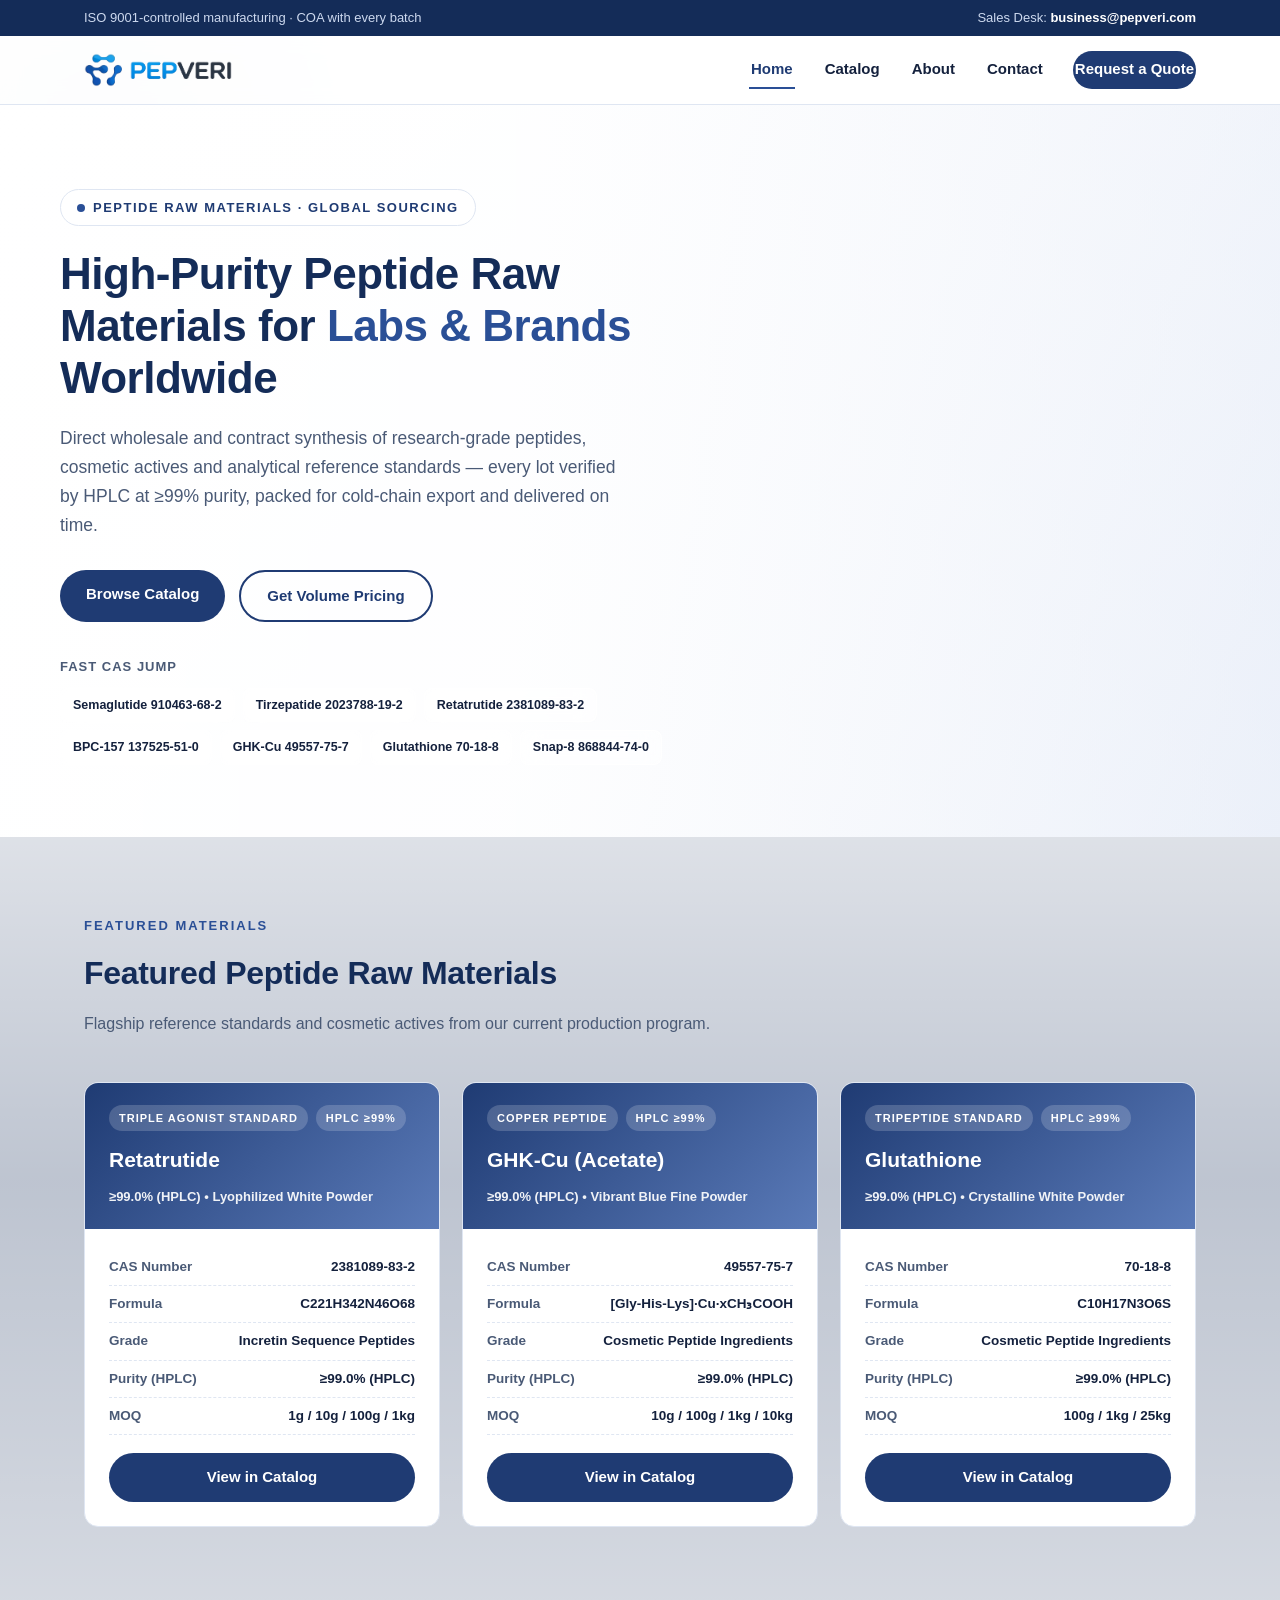
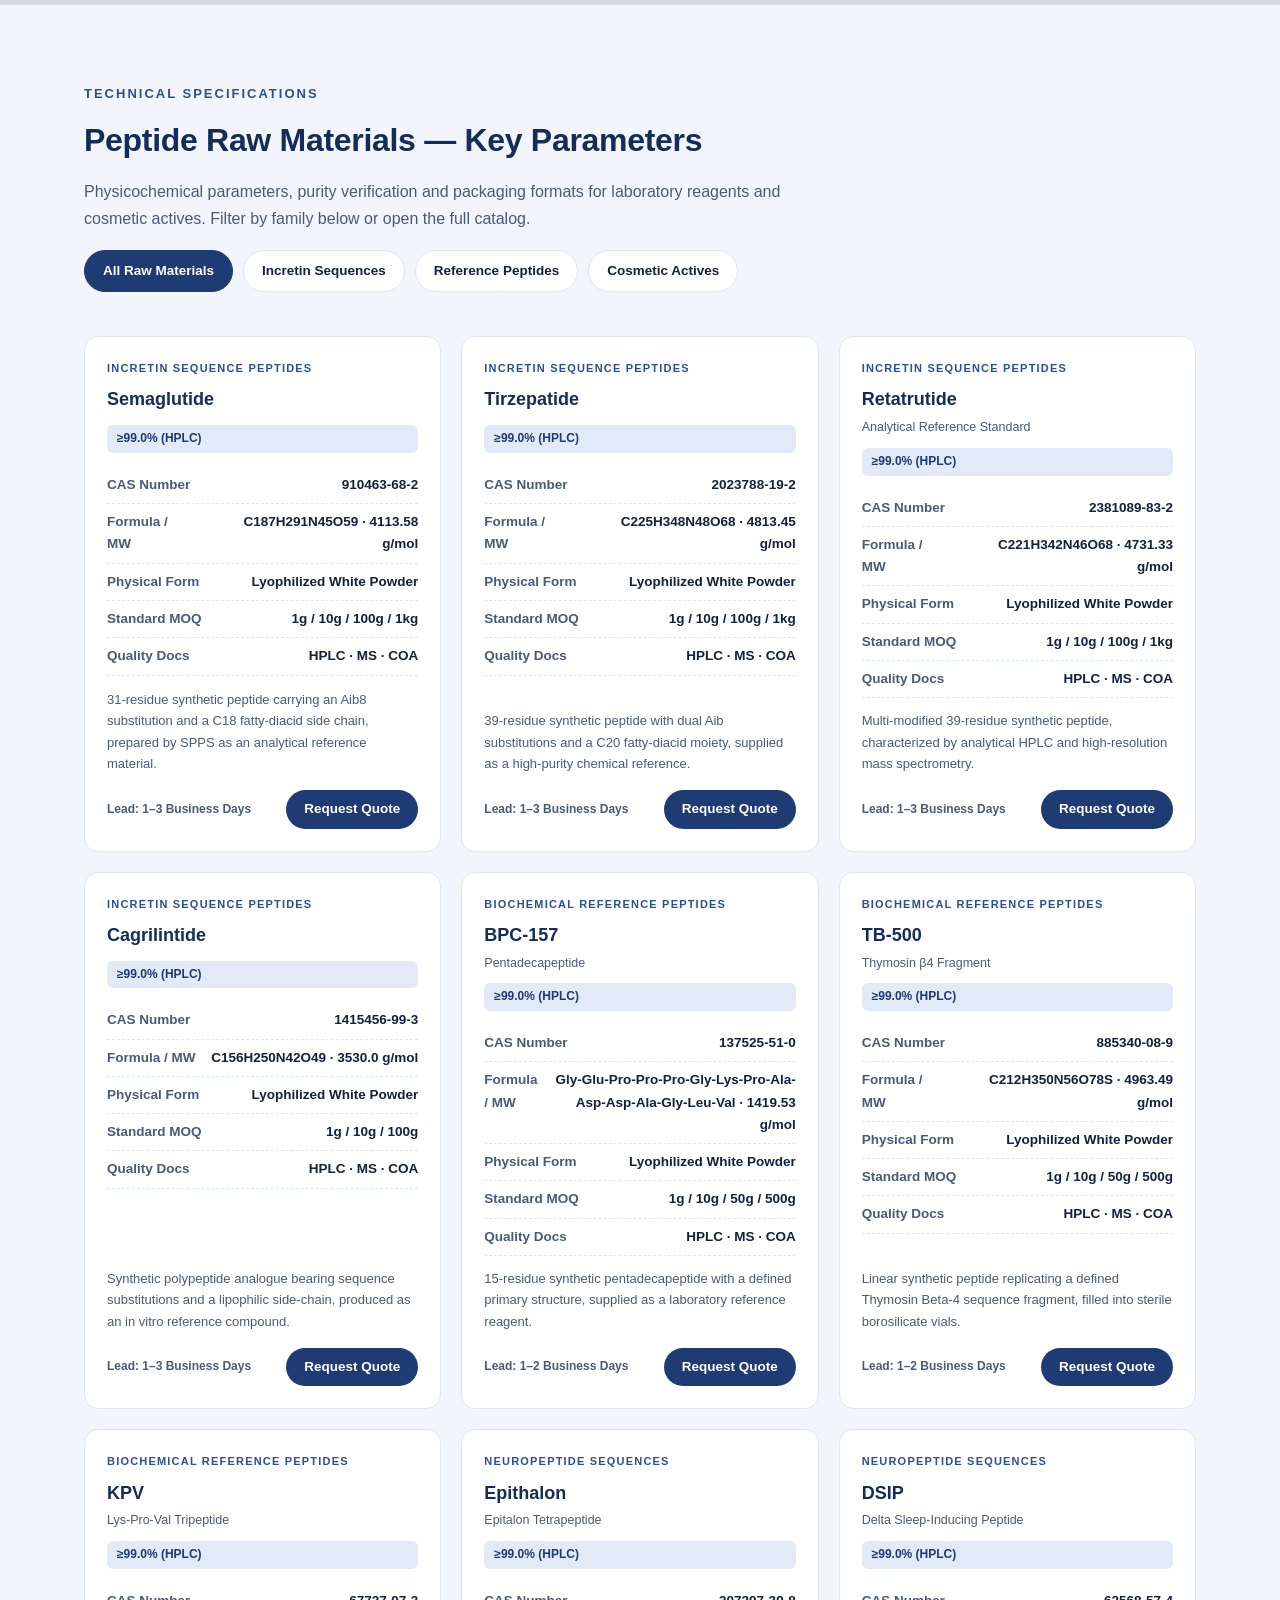
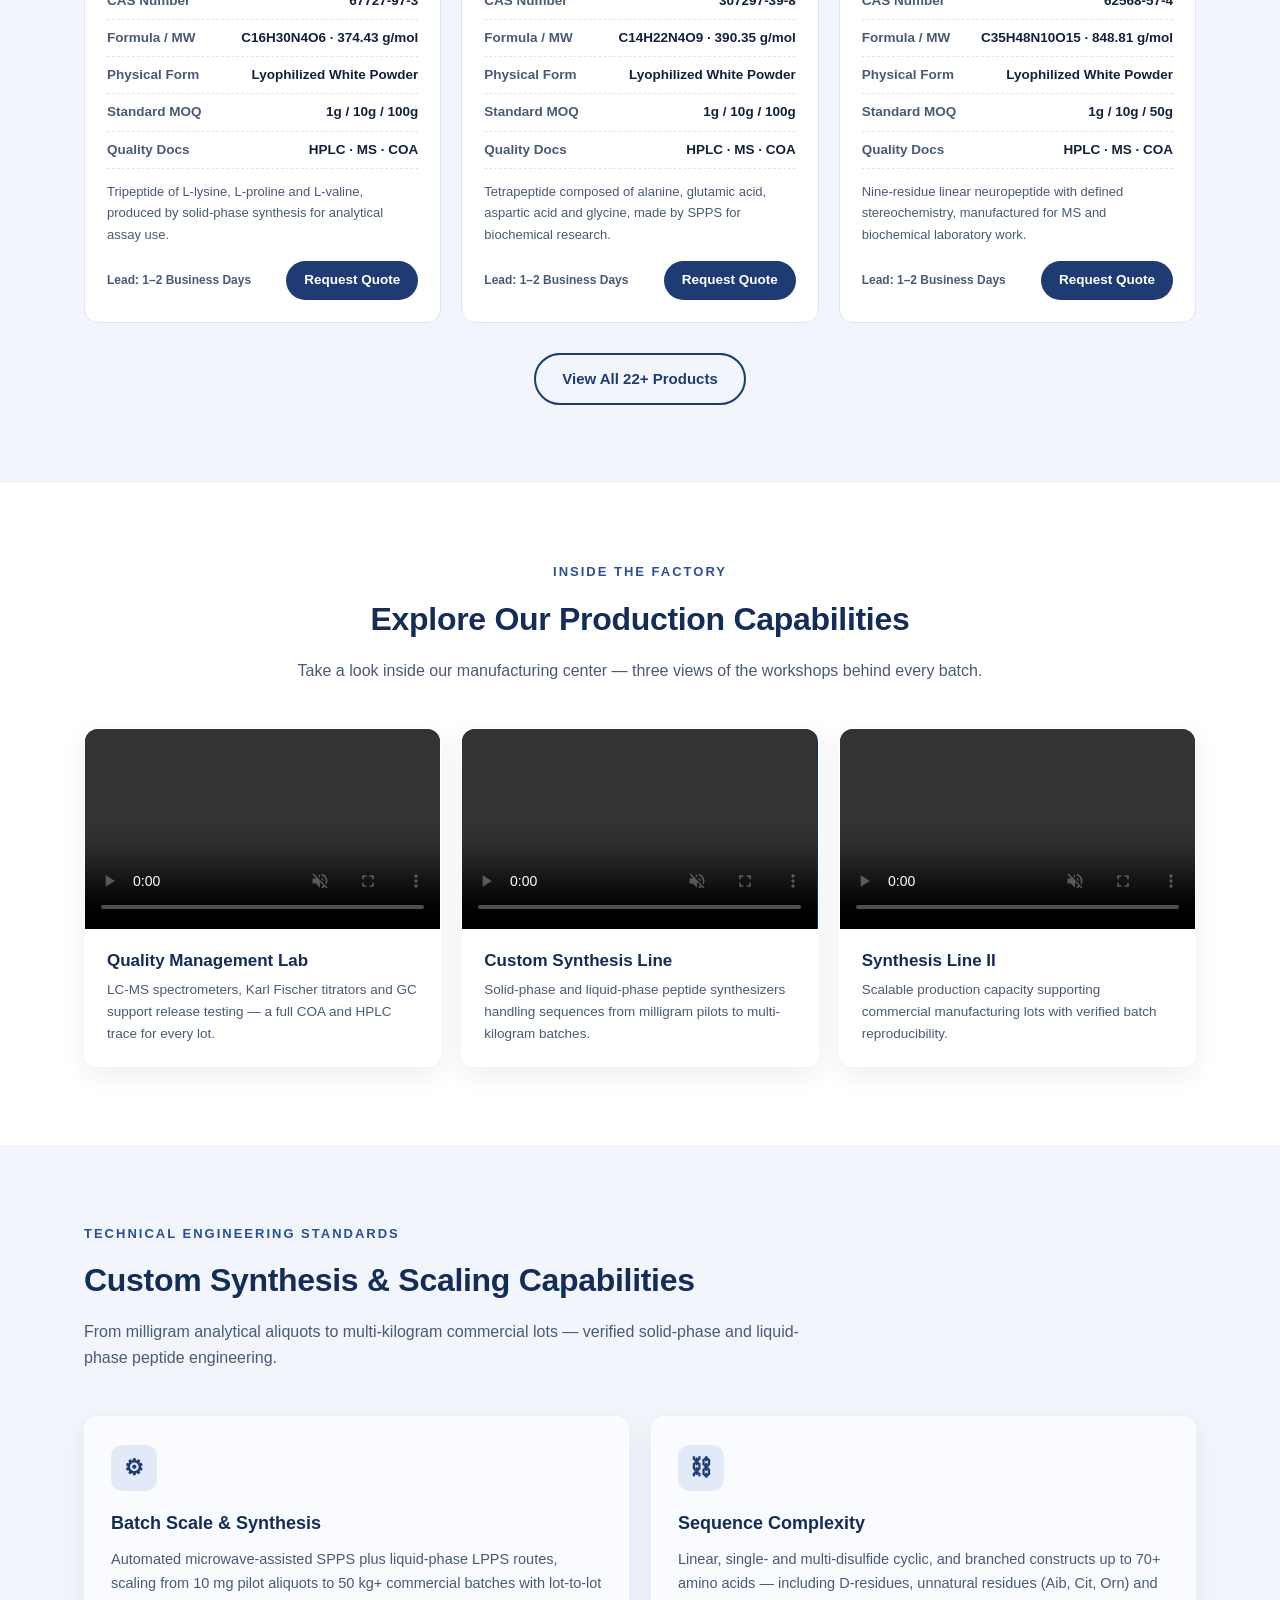
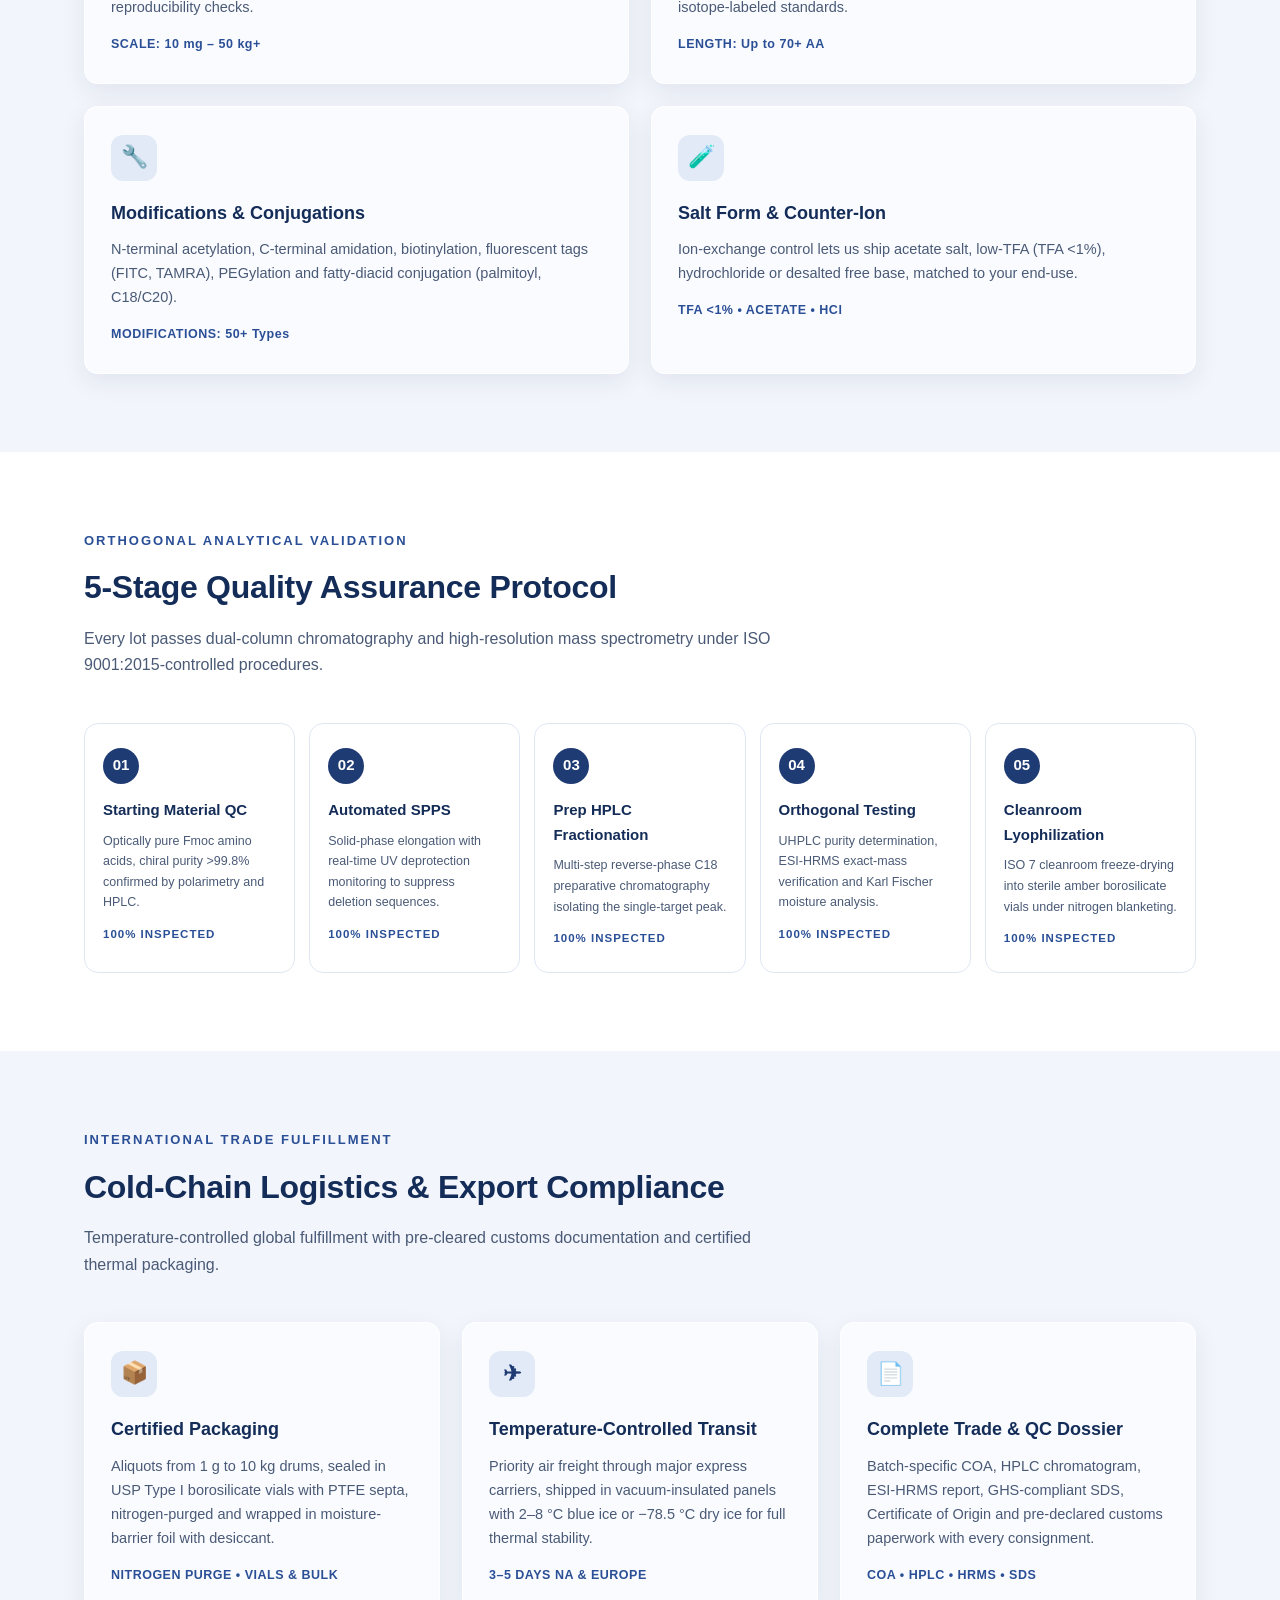
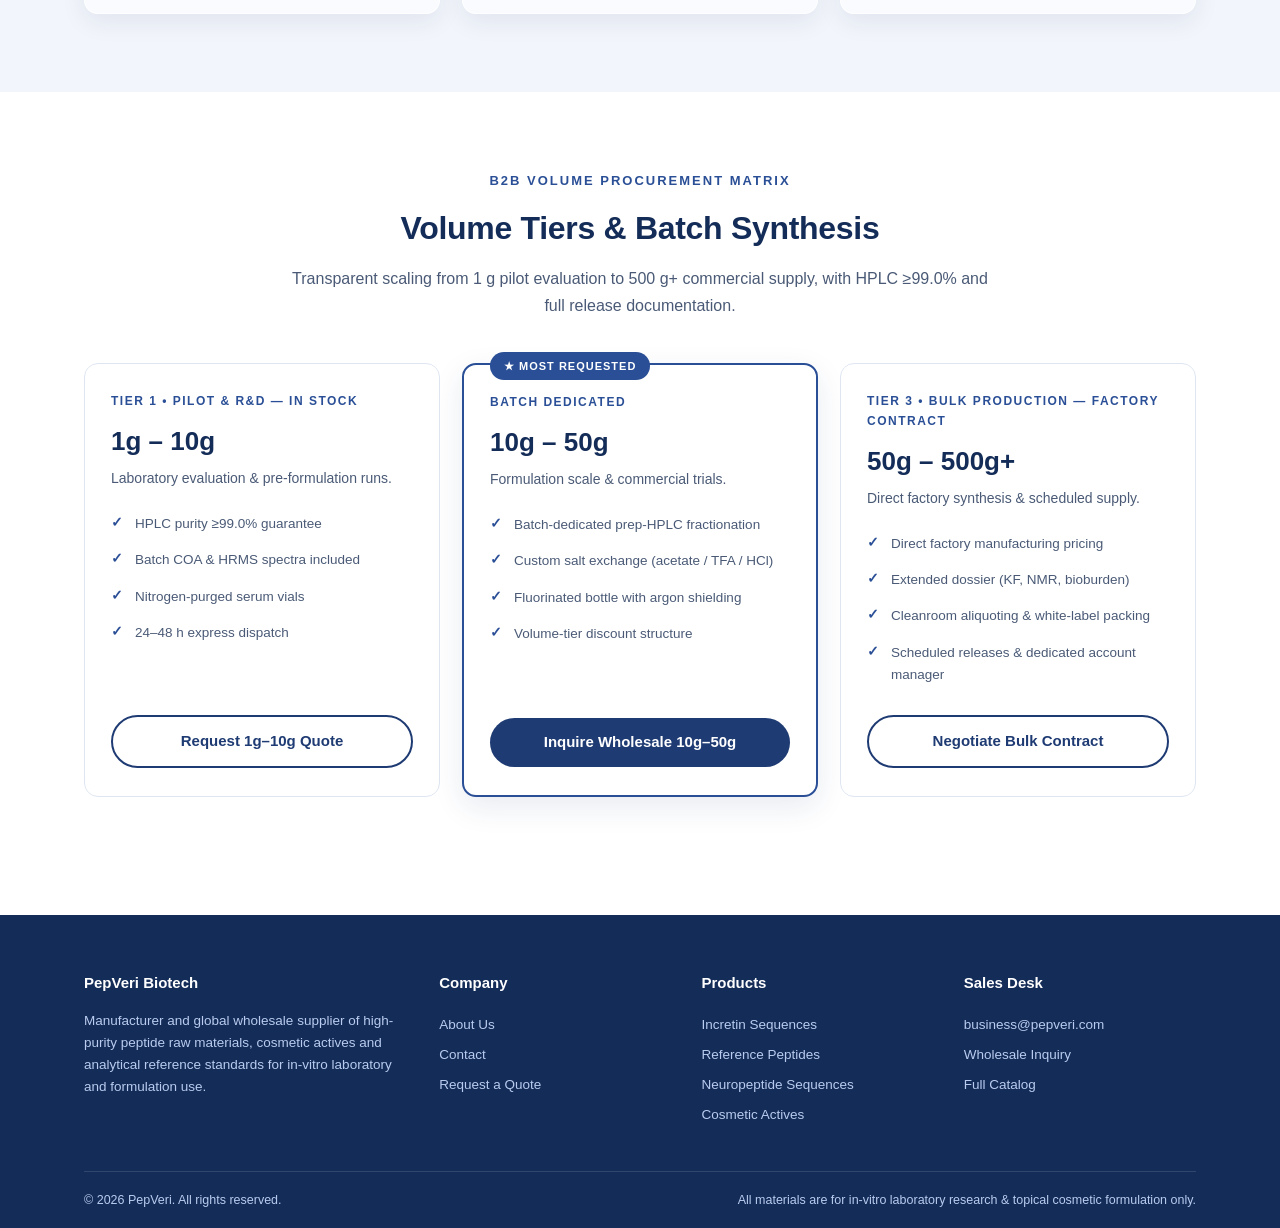
==== index.html @ 950adcd8 "PepVeri static site: index/catalog/about/contact + assets" ====
<!DOCTYPE html>
<html lang="en">
<head>
<meta charset="UTF-8">
<meta name="viewport" content="width=device-width, initial-scale=1.0">
<title>PepVeri Biotech | High-Purity Peptide Raw Materials &amp; Global Wholesale</title>
<meta name="description" content="Wholesale supply and contract synthesis of high-purity research peptides, cosmetic actives and analytical reference standards. HPLC-verified purity ≥99%, cold-chain export to 100+ countries.">
<link rel="icon" type="image/png" href="assets/img/pepveri-logo.png">
<link rel="stylesheet" href="assets/css/style.css">
</head>
<body>

<div class="topbar">
  <div class="container">
    <span>ISO 9001-controlled manufacturing · COA with every batch</span>
    <span>Sales Desk: <a href="mailto:business@pepveri.com">business@pepveri.com</a></span>
  </div>
</div>

<header class="site-header">
  <div class="container nav-wrap">
    <a class="logo" href="index.html"><img src="assets/img/pepveri-logo.png" alt="PepVeri Biotech" style="height:34px;width:auto"></a>
    <nav class="main-nav">
      <a href="index.html" class="active">Home</a>
      <a href="catalog.html">Catalog</a>
      <a href="about.html">About</a>
      <a href="contact.html">Contact</a>
      <a href="contact.html" class="btn btn-sm">Request a Quote</a>
    </nav>
  </div>
</header>

<section class="hero">
  <video class="hero-video" autoplay muted loop playsinline preload="auto" src="assets/video/hero-banner.mp4"></video>
  <div class="hero-overlay"></div>
  <div class="container hero-inner">
    <div>
      <span class="kicker">Peptide Raw Materials · Global Sourcing</span>
      <h1>High-Purity Peptide Raw Materials for <em>Labs &amp; Brands</em> Worldwide</h1>
      <p class="lead">Direct wholesale and contract synthesis of research-grade peptides, cosmetic actives and analytical reference standards — every lot verified by HPLC at ≥99% purity, packed for cold-chain export and delivered on time.</p>
      <div class="hero-cta">
        <a class="btn" href="catalog.html">Browse Catalog</a>
        <a class="btn btn-outline" href="contact.html">Get Volume Pricing</a>
      </div>
      <div class="cas-jump">
        <div class="label">Fast CAS Jump</div>
        <div class="cas-chips">
          <a href="catalog.html?search=910463-68-2">Semaglutide 910463-68-2</a>
          <a href="catalog.html?search=2023788-19-2">Tirzepatide 2023788-19-2</a>
          <a href="catalog.html?search=2381089-83-2">Retatrutide 2381089-83-2</a>
          <a href="catalog.html?search=137525-51-0">BPC-157 137525-51-0</a>
          <a href="catalog.html?search=49557-75-7">GHK-Cu 49557-75-7</a>
          <a href="catalog.html?search=70-18-8">Glutathione 70-18-8</a>
          <a href="catalog.html?search=868844-74-0">Snap-8 868844-74-0</a>
        </div>
      </div>
    </div>
  </div>
</section>

<!-- 特色产品（视频背景） -->
<section class="block video-bg-section">
  <video class="section-video" autoplay muted loop playsinline preload="metadata" src="assets/video/featured-bg.mp4"></video>
  <div class="video-overlay"></div>
  <div class="container video-bg-content">
    <div class="section-head">
      <div class="eyebrow">Featured Materials</div>
      <h2>Featured Peptide Raw Materials</h2>
      <p>Flagship reference standards and cosmetic actives from our current production program.</p>
    </div>
    <div class="feat-grid" id="featured-grid"></div>
  </div>
</section>

<!-- 规格 -->
<section class="block alt">
  <div class="container">
    <div class="section-head">
      <div class="eyebrow">Technical Specifications</div>
      <h2>Peptide Raw Materials — Key Parameters</h2>
      <p>Physicochemical parameters, purity verification and packaging formats for laboratory reagents and cosmetic actives. Filter by family below or open the full catalog.</p>
      <div class="catalog-toolbar" style="margin-top:18px">
        <a class="filter-btn active" href="catalog.html">All Raw Materials</a>
        <a class="filter-btn" href="catalog.html?cat=incretin">Incretin Sequences</a>
        <a class="filter-btn" href="catalog.html?cat=reference">Reference Peptides</a>
        <a class="filter-btn" href="catalog.html?cat=cosmetic">Cosmetic Actives</a>
      </div>
    </div>
    <div class="product-grid" id="home-specs" style="grid-template-columns:repeat(3,1fr)"></div>
    <div style="text-align:center;margin-top:30px">
      <a class="btn btn-outline" href="catalog.html">View All 22+ Products</a>
    </div>
  </div>
</section>

<!-- 工厂视频轮播 -->
<section class="block">
  <div class="container">
    <div class="section-head center">
      <div class="eyebrow">Inside the Factory</div>
      <h2>Explore Our Production Capabilities</h2>
      <p>Take a look inside our manufacturing center — three views of the workshops behind every batch.</p>
    </div>
    <div class="video-grid" id="video-grid"></div>
  </div>
</section>

<!-- 定制合成 -->
<section class="block alt">
  <div class="container">
    <div class="section-head">
      <div class="eyebrow">Technical Engineering Standards</div>
      <h2>Custom Synthesis &amp; Scaling Capabilities</h2>
      <p>From milligram analytical aliquots to multi-kilogram commercial lots — verified solid-phase and liquid-phase peptide engineering.</p>
    </div>
    <div class="grid-2" style="grid-template-columns:repeat(2,1fr)">
      <div class="card">
        <div class="icon">⚙</div>
        <h3>Batch Scale &amp; Synthesis</h3>
        <p>Automated microwave-assisted SPPS plus liquid-phase LPPS routes, scaling from 10&nbsp;mg pilot aliquots to 50&nbsp;kg+ commercial batches with lot-to-lot reproducibility checks.</p>
        <div class="meta">SCALE: 10 mg – 50 kg+</div>
      </div>
      <div class="card">
        <div class="icon">⛓</div>
        <h3>Sequence Complexity</h3>
        <p>Linear, single- and multi-disulfide cyclic, and branched constructs up to 70+ amino acids — including D-residues, unnatural residues (Aib, Cit, Orn) and isotope-labeled standards.</p>
        <div class="meta">LENGTH: Up to 70+ AA</div>
      </div>
      <div class="card">
        <div class="icon">🔧</div>
        <h3>Modifications &amp; Conjugations</h3>
        <p>N-terminal acetylation, C-terminal amidation, biotinylation, fluorescent tags (FITC, TAMRA), PEGylation and fatty-diacid conjugation (palmitoyl, C18/C20).</p>
        <div class="meta">MODIFICATIONS: 50+ Types</div>
      </div>
      <div class="card">
        <div class="icon">🧪</div>
        <h3>Salt Form &amp; Counter-Ion</h3>
        <p>Ion-exchange control lets us ship acetate salt, low-TFA (TFA &lt;1%), hydrochloride or desalted free base, matched to your end-use.</p>
        <div class="meta">TFA &lt;1% • ACETATE • HCl</div>
      </div>
    </div>
  </div>
</section>

<!-- 质检 -->
<section class="block">
  <div class="container">
    <div class="section-head">
      <div class="eyebrow">Orthogonal Analytical Validation</div>
      <h2>5-Stage Quality Assurance Protocol</h2>
      <p>Every lot passes dual-column chromatography and high-resolution mass spectrometry under ISO 9001:2015-controlled procedures.</p>
    </div>
    <div class="qa-steps">
      <div class="qa-step"><div class="num">01</div><h4>Starting Material QC</h4><p>Optically pure Fmoc amino acids, chiral purity &gt;99.8% confirmed by polarimetry and HPLC.</p><div class="check">100% INSPECTED</div></div>
      <div class="qa-step"><div class="num">02</div><h4>Automated SPPS</h4><p>Solid-phase elongation with real-time UV deprotection monitoring to suppress deletion sequences.</p><div class="check">100% INSPECTED</div></div>
      <div class="qa-step"><div class="num">03</div><h4>Prep HPLC Fractionation</h4><p>Multi-step reverse-phase C18 preparative chromatography isolating the single-target peak.</p><div class="check">100% INSPECTED</div></div>
      <div class="qa-step"><div class="num">04</div><h4>Orthogonal Testing</h4><p>UHPLC purity determination, ESI-HRMS exact-mass verification and Karl Fischer moisture analysis.</p><div class="check">100% INSPECTED</div></div>
      <div class="qa-step"><div class="num">05</div><h4>Cleanroom Lyophilization</h4><p>ISO 7 cleanroom freeze-drying into sterile amber borosilicate vials under nitrogen blanketing.</p><div class="check">100% INSPECTED</div></div>
    </div>
  </div>
</section>

<!-- 物流 -->
<section class="block alt">
  <div class="container">
    <div class="section-head">
      <div class="eyebrow">International Trade Fulfillment</div>
      <h2>Cold-Chain Logistics &amp; Export Compliance</h2>
      <p>Temperature-controlled global fulfillment with pre-cleared customs documentation and certified thermal packaging.</p>
    </div>
    <div class="grid-3">
      <div class="card">
        <div class="icon">📦</div>
        <h3>Certified Packaging</h3>
        <p>Aliquots from 1 g to 10 kg drums, sealed in USP Type I borosilicate vials with PTFE septa, nitrogen-purged and wrapped in moisture-barrier foil with desiccant.</p>
        <div class="meta">NITROGEN PURGE • VIALS &amp; BULK</div>
      </div>
      <div class="card">
        <div class="icon">✈</div>
        <h3>Temperature-Controlled Transit</h3>
        <p>Priority air freight through major express carriers, shipped in vacuum-insulated panels with 2–8 °C blue ice or −78.5 °C dry ice for full thermal stability.</p>
        <div class="meta">3–5 DAYS NA &amp; EUROPE</div>
      </div>
      <div class="card">
        <div class="icon">📄</div>
        <h3>Complete Trade &amp; QC Dossier</h3>
        <p>Batch-specific COA, HPLC chromatogram, ESI-HRMS report, GHS-compliant SDS, Certificate of Origin and pre-declared customs paperwork with every consignment.</p>
        <div class="meta">COA • HPLC • HRMS • SDS</div>
      </div>
    </div>
  </div>
</section>

<!-- 阶梯 -->
<section class="block">
  <div class="container">
    <div class="section-head center">
      <div class="eyebrow">B2B Volume Procurement Matrix</div>
      <h2>Volume Tiers &amp; Batch Synthesis</h2>
      <p>Transparent scaling from 1 g pilot evaluation to 500 g+ commercial supply, with HPLC ≥99.0% and full release documentation.</p>
    </div>
    <div class="tier-grid">
      <div class="tier-card">
        <div class="tier-label">Tier 1 • Pilot &amp; R&amp;D — In Stock</div>
        <div class="range">1g – 10g</div>
        <div class="use">Laboratory evaluation &amp; pre-formulation runs.</div>
        <ul>
          <li>HPLC purity ≥99.0% guarantee</li>
          <li>Batch COA &amp; HRMS spectra included</li>
          <li>Nitrogen-purged serum vials</li>
          <li>24–48 h express dispatch</li>
        </ul>
        <a class="btn btn-outline" href="contact.html">Request 1g–10g Quote</a>
      </div>
      <div class="tier-card hot">
        <div class="flag">★ Most Requested</div>
        <div class="tier-label">Batch Dedicated</div>
        <div class="range">10g – 50g</div>
        <div class="use">Formulation scale &amp; commercial trials.</div>
        <ul>
          <li>Batch-dedicated prep-HPLC fractionation</li>
          <li>Custom salt exchange (acetate / TFA / HCl)</li>
          <li>Fluorinated bottle with argon shielding</li>
          <li>Volume-tier discount structure</li>
        </ul>
        <a class="btn" href="contact.html">Inquire Wholesale 10g–50g</a>
      </div>
      <div class="tier-card">
        <div class="tier-label">Tier 3 • Bulk Production — Factory Contract</div>
        <div class="range">50g – 500g+</div>
        <div class="use">Direct factory synthesis &amp; scheduled supply.</div>
        <ul>
          <li>Direct factory manufacturing pricing</li>
          <li>Extended dossier (KF, NMR, bioburden)</li>
          <li>Cleanroom aliquoting &amp; white-label packing</li>
          <li>Scheduled releases &amp; dedicated account manager</li>
        </ul>
        <a class="btn btn-outline" href="contact.html">Negotiate Bulk Contract</a>
      </div>
    </div>
  </div>
</section>

<footer class="site-footer">
  <div class="container">
    <div class="footer-grid">
      <div>
        <h4>PepVeri Biotech</h4>
        <p>Manufacturer and global wholesale supplier of high-purity peptide raw materials, cosmetic actives and analytical reference standards for in-vitro laboratory and formulation use.</p>
      </div>
      <div>
        <h4>Company</h4>
        <a href="about.html">About Us</a>
        <a href="contact.html">Contact</a>
        <a href="contact.html">Request a Quote</a>
      </div>
      <div>
        <h4>Products</h4>
        <a href="catalog.html?cat=incretin">Incretin Sequences</a>
        <a href="catalog.html?cat=reference">Reference Peptides</a>
        <a href="catalog.html?cat=neuropeptide">Neuropeptide Sequences</a>
        <a href="catalog.html?cat=cosmetic">Cosmetic Actives</a>
      </div>
      <div>
        <h4>Sales Desk</h4>
        <a href="mailto:business@pepveri.com">business@pepveri.com</a>
        <a href="contact.html">Wholesale Inquiry</a>
        <a href="catalog.html">Full Catalog</a>
      </div>
    </div>
    <div class="footer-bottom">
      <span>© 2026 PepVeri. All rights reserved.</span>
      <span>All materials are for in-vitro laboratory research &amp; topical cosmetic formulation only.</span>
    </div>
  </div>
</footer>

<script src="assets/js/products.js"></script>
<script>
  renderFeatured(document.getElementById("featured-grid"));
  renderCatalog(document.getElementById("home-specs"), "all", "", 9);

  /* 工厂视频轮播：对应 assets/video/ 下的真实车间视频（源文件：实验室/产线/产线2.MOV） */
  const FACTORY_VIDEOS = [
    { src: "assets/video/factory-lab.mp4", title: "Quality Management Lab", desc: "LC-MS spectrometers, Karl Fischer titrators and GC support release testing — a full COA and HPLC trace for every lot." },
    { src: "assets/video/factory-line-1.mp4", title: "Custom Synthesis Line", desc: "Solid-phase and liquid-phase peptide synthesizers handling sequences from milligram pilots to multi-kilogram batches." },
    { src: "assets/video/factory-line-2.mp4", title: "Synthesis Line II", desc: "Scalable production capacity supporting commercial manufacturing lots with verified batch reproducibility." },
  ];

  /* 三列并排工厂视频 */
  const vg = document.getElementById("video-grid");
  vg.innerHTML = FACTORY_VIDEOS.map(v => `
    <div class="video-card">
      <video src="${v.src}" muted loop playsinline controls preload="metadata"></video>
      <div class="vc-caption">
        <h3>${v.title}</h3>
        <p>${v.desc}</p>
      </div>
    </div>`).join("");
</script>
</body>
</html>
---- assets/css/style.css ----
/* PepVeri Biotech — 白+海军蓝（#1F3B73）生物科技简洁风 */
:root {
  --blue-900: #142c58;
  --blue-700: #1f3b73;
  --blue-600: #2a4f96;
  --blue-500: #5a7ab8;
  --blue-100: #e3eaf7;
  --blue-50: #f2f5fb;
  --ink: #14213d;
  --ink-soft: #4a5a76;
  --line: #dfe6f2;
  --bg: #ffffff;
  --radius: 14px;
  --shadow: 0 10px 30px rgba(31, 59, 115, 0.10);
  --max: 1160px;
}

* { margin: 0; padding: 0; box-sizing: border-box; }

html { scroll-behavior: smooth; }

body {
  font-family: "Inter", "Helvetica Neue", "PingFang SC", "Microsoft YaHei", Arial, sans-serif;
  color: var(--ink);
  background: var(--bg);
  line-height: 1.65;
  -webkit-font-smoothing: antialiased;
}

img, svg { max-width: 100%; display: block; }
a { color: var(--blue-700); text-decoration: none; }
a:hover { color: var(--blue-900); }

/* 页面底层柔光背景：让毛玻璃卡片有可模糊的底色 */
body::before {
  content: "";
  position: fixed; inset: 0; z-index: -1;
  background:
    radial-gradient(560px 420px at 8% 12%, rgba(31, 59, 115, 0.14), transparent 65%),
    radial-gradient(640px 480px at 92% 28%, rgba(90, 122, 184, 0.12), transparent 65%),
    radial-gradient(520px 420px at 22% 82%, rgba(31, 59, 115, 0.08), transparent 65%),
    radial-gradient(600px 460px at 85% 88%, rgba(79, 174, 179, 0.10), transparent 65%);
}

.container { max-width: var(--max); margin: 0 auto; padding: 0 24px; }

/* ===== 顶栏 ===== */
.topbar {
  background: var(--blue-900);
  color: #cdd9ef;
  font-size: 13px;
}
.topbar .container {
  display: flex; justify-content: space-between; align-items: center;
  height: 36px;
}
.topbar a { color: #fff; font-weight: 600; }

header.site-header {
  position: sticky; top: 0; z-index: 50;
  background: rgba(255, 255, 255, 0.92);
  backdrop-filter: blur(10px);
  border-bottom: 1px solid var(--line);
}
.nav-wrap {
  display: flex; align-items: center; justify-content: space-between;
  height: 68px;
}
.logo { display: flex; align-items: center; gap: 10px; font-weight: 800; font-size: 19px; color: var(--blue-900); letter-spacing: 0.5px; }
.logo svg { width: 30px; height: 30px; }
.logo span em { color: var(--blue-600); font-style: normal; }

nav.main-nav { display: flex; gap: 28px; align-items: center; }
nav.main-nav a {
  color: var(--ink); font-weight: 600; font-size: 15px;
  padding: 6px 2px; border-bottom: 2px solid transparent;
}
nav.main-nav a:hover, nav.main-nav a.active { color: var(--blue-700); border-bottom-color: var(--blue-600); }

.btn {
  display: inline-block; border: none; cursor: pointer;
  background: var(--blue-700); color: #fff !important;
  font-weight: 700; font-size: 15px;
  padding: 12px 26px; border-radius: 999px;
  transition: background 0.2s, transform 0.15s, color 0.2s;
}
.btn:hover { background: var(--blue-900); color: #fff !important; transform: translateY(-1px); }
.btn-outline {
  background: transparent; color: var(--blue-700) !important;
  border: 2px solid var(--blue-700);
}
.btn-outline:hover { background: var(--blue-100); }
.btn-sm { padding: 8px 18px; font-size: 13.5px; }

/* ===== Hero（视频背景） ===== */
.hero {
  position: relative;
  background: linear-gradient(135deg, #ffffff 0%, var(--blue-50) 55%, var(--blue-100) 100%);
  overflow: hidden;
}
.hero-video {
  position: absolute; inset: 0;
  width: 100%; height: 100%;
  object-fit: cover;
  z-index: 0;
}
.hero-overlay {
  position: absolute; inset: 0; z-index: 1;
  background: linear-gradient(90deg,
    rgba(255, 255, 255, 0.97) 0%,
    rgba(255, 255, 255, 0.90) 40%,
    rgba(242, 245, 251, 0.55) 100%);
}
.hero-inner {
  position: relative; z-index: 2;
  padding: 84px 0 72px;
}
.hero-inner > div { max-width: 620px; }
.kicker {
  display: inline-flex; align-items: center; gap: 8px;
  background: #fff; border: 1px solid var(--line);
  color: var(--blue-700); font-weight: 700; font-size: 13px;
  letter-spacing: 1.5px; text-transform: uppercase;
  padding: 7px 16px; border-radius: 999px; margin-bottom: 22px;
}
.kicker::before { content: ""; width: 8px; height: 8px; border-radius: 50%; background: var(--blue-600); }
.hero h1 {
  font-size: 44px; line-height: 1.18; font-weight: 800;
  color: var(--blue-900); letter-spacing: -0.5px;
}
.hero h1 em { color: var(--blue-600); font-style: normal; }
.hero p.lead {
  margin: 20px 0 30px; font-size: 17.5px; color: var(--ink-soft); max-width: 560px;
}
.hero-cta { display: flex; gap: 14px; flex-wrap: wrap; }

.cas-jump { margin-top: 34px; }
.cas-jump .label { font-size: 13px; font-weight: 700; color: var(--ink-soft); letter-spacing: 1px; text-transform: uppercase; margin-bottom: 10px; }
.cas-chips { display: flex; flex-wrap: wrap; gap: 8px; }
.cas-chips a {
  font-size: 12.5px; font-weight: 600;
  background: rgba(255, 255, 255, 0.55);
  backdrop-filter: blur(10px) saturate(1.4);
  -webkit-backdrop-filter: blur(10px) saturate(1.4);
  border: 1px solid rgba(255, 255, 255, 0.75);
  color: var(--ink); padding: 6px 12px; border-radius: 8px;
  transition: all 0.15s;
}
.cas-chips a:hover { border-color: var(--blue-600); color: var(--blue-700); background: var(--blue-50); }

.stat-card {
  background: rgba(255, 255, 255, 0.60);
  backdrop-filter: blur(16px) saturate(1.5);
  -webkit-backdrop-filter: blur(16px) saturate(1.5);
  border: 1px solid rgba(255, 255, 255, 0.75);
  box-shadow: 0 8px 24px rgba(20, 44, 88, 0.08);
  border-radius: var(--radius);
  padding: 20px 18px;
}
.stat-card b { display: block; font-size: 26px; color: var(--blue-700); font-weight: 800; }
.stat-card span { font-size: 13px; color: var(--ink-soft); font-weight: 600; }
/* ===== 工厂视频（三列并排） ===== */
.video-grid { display: grid; grid-template-columns: repeat(3, 1fr); gap: 20px; }
.video-card {
  border: 1px solid rgba(255, 255, 255, 0.75); border-radius: var(--radius);
  overflow: hidden;
  background: rgba(255, 255, 255, 0.60);
  backdrop-filter: blur(16px) saturate(1.5);
  -webkit-backdrop-filter: blur(16px) saturate(1.5);
  box-shadow: 0 8px 24px rgba(20, 44, 88, 0.08);
  transition: transform 0.2s, box-shadow 0.2s;
}
.video-card:hover { transform: translateY(-3px); box-shadow: 0 14px 36px rgba(31, 59, 115, 0.18); }
.video-card video {
  width: 100%; aspect-ratio: 16 / 9; object-fit: cover;
  display: block; background: var(--blue-900);
}
.vc-caption { padding: 18px 22px 20px; }
.vc-caption h3 { color: var(--blue-900); font-size: 17px; margin-bottom: 4px; }
.vc-caption p { font-size: 13.5px; color: var(--ink-soft); }
@media (max-width: 900px) {
  .video-grid { grid-template-columns: 1fr; }
}

/* ===== 设施图片卡（About） ===== */
.photo-stack { display: flex; flex-direction: column; gap: 18px; }
.photo-card {
  margin: 0; border: 1px solid rgba(255, 255, 255, 0.75); border-radius: var(--radius);
  overflow: hidden;
  background: rgba(255, 255, 255, 0.60);
  backdrop-filter: blur(16px) saturate(1.5);
  -webkit-backdrop-filter: blur(16px) saturate(1.5);
  box-shadow: 0 8px 24px rgba(20, 44, 88, 0.08);
  transition: transform 0.2s, box-shadow 0.2s;
}
.photo-card:hover { transform: translateY(-3px); box-shadow: 0 14px 36px rgba(31, 59, 115, 0.18); }
.photo-card img { width: 100%; aspect-ratio: 16 / 10; object-fit: cover; display: block; }

/* ===== 通用区块 ===== */
section.block { padding: 78px 0; }
section.block.alt { background: var(--blue-50); }
.section-head { max-width: 720px; margin-bottom: 44px; }
.section-head .eyebrow {
  color: var(--blue-600); font-weight: 800; font-size: 13px;
  letter-spacing: 2px; text-transform: uppercase; margin-bottom: 10px;
}
.section-head h2 { font-size: 32px; font-weight: 800; color: var(--blue-900); letter-spacing: -0.3px; }
.section-head p { margin-top: 12px; color: var(--ink-soft); font-size: 16px; }
.center { margin-left: auto; margin-right: auto; text-align: center; }

/* ===== 视频背景区块（Featured） ===== */
.video-bg-section {
  position: relative; overflow: hidden;
  background: var(--blue-900); /* 视频加载前的兜底 */
}
.video-bg-section .section-video {
  position: absolute; inset: 0;
  width: 100%; height: 100%; object-fit: cover;
  z-index: 0;
}
.video-bg-section .video-overlay {
  position: absolute; inset: 0; z-index: 1;
  background: linear-gradient(180deg,
    rgba(255, 255, 255, 0.86) 0%,
    rgba(255, 255, 255, 0.72) 45%,
    rgba(255, 255, 255, 0.82) 100%);
}
.video-bg-section .video-bg-content { position: relative; z-index: 2; }

/* ===== 卡片网格 ===== */
.grid-3 { display: grid; grid-template-columns: repeat(3, 1fr); gap: 22px; }
.grid-2 { display: grid; grid-template-columns: repeat(2, 1fr); gap: 22px; }
.grid-4 { display: grid; grid-template-columns: repeat(4, 1fr); gap: 18px; }

.card {
  background: rgba(255, 255, 255, 0.60);
  backdrop-filter: blur(16px) saturate(1.5);
  -webkit-backdrop-filter: blur(16px) saturate(1.5);
  border: 1px solid rgba(255, 255, 255, 0.75); border-radius: var(--radius);
  box-shadow: 0 8px 24px rgba(20, 44, 88, 0.08);
  padding: 28px 26px; transition: box-shadow 0.2s, transform 0.2s;
}
.card:hover { box-shadow: 0 14px 36px rgba(31, 59, 115, 0.18); transform: translateY(-3px); }
.card .icon {
  width: 46px; height: 46px; border-radius: 12px;
  background: var(--blue-100); color: var(--blue-700);
  display: flex; align-items: center; justify-content: center;
  margin-bottom: 18px; font-size: 22px; font-weight: 800;
}
.card h3 { font-size: 18px; color: var(--blue-900); margin-bottom: 10px; }
.card p { font-size: 14.5px; color: var(--ink-soft); }
.card .meta { margin-top: 14px; font-size: 12.5px; font-weight: 700; color: var(--blue-600); letter-spacing: 0.5px; }

/* ===== 特色产品卡 ===== */
.feat-grid { display: grid; grid-template-columns: repeat(3, 1fr); gap: 22px; }
.feat-card { border: 1px solid var(--line); border-radius: var(--radius); overflow: hidden; background: #fff; transition: box-shadow 0.2s, transform 0.2s; display: flex; flex-direction: column; }
.feat-card:hover { box-shadow: var(--shadow); transform: translateY(-3px); }
.feat-top {
  background: linear-gradient(135deg, var(--blue-700), var(--blue-500));
  color: #fff; padding: 22px 24px;
}
.feat-top .tags { display: flex; gap: 8px; flex-wrap: wrap; margin-bottom: 12px; }
.feat-top .tag {
  font-size: 11px; font-weight: 700; letter-spacing: 1px; text-transform: uppercase;
  background: rgba(255,255,255,0.18); padding: 4px 10px; border-radius: 999px;
}
.feat-top h3 { font-size: 21px; font-weight: 800; }
.feat-top .purity { margin-top: 8px; font-size: 13px; opacity: 0.92; font-weight: 600; }
.feat-body { padding: 20px 24px 24px; flex: 1; display: flex; flex-direction: column; }
.spec-row { display: flex; justify-content: space-between; gap: 12px; font-size: 13.5px; padding: 7px 0; border-bottom: 1px dashed var(--line); }
.spec-row span:first-child { color: var(--ink-soft); font-weight: 600; }
.spec-row span:last-child { font-weight: 700; color: var(--ink); text-align: right; }
.feat-body .btn { margin-top: 18px; text-align: center; }

/* ===== 产品目录 ===== */
.catalog-toolbar { display: flex; flex-wrap: wrap; gap: 10px; margin-bottom: 30px; }
.filter-btn {
  border: 1px solid var(--line); background: #fff; color: var(--ink);
  font-weight: 700; font-size: 13.5px; padding: 9px 18px; border-radius: 999px;
  cursor: pointer; transition: all 0.15s;
}
.filter-btn:hover { border-color: var(--blue-600); color: var(--blue-700); }
.filter-btn.active { background: var(--blue-700); border-color: var(--blue-700); color: #fff; }

.product-grid { display: grid; grid-template-columns: repeat(3, 1fr); gap: 20px; }
.product-card {
  border: 1px solid var(--line); border-radius: var(--radius);
  background: #fff; padding: 22px; display: flex; flex-direction: column;
  transition: box-shadow 0.2s, transform 0.2s;
}
.product-card:hover { box-shadow: var(--shadow); transform: translateY(-2px); }
.product-card .cat {
  font-size: 11px; font-weight: 800; letter-spacing: 1.2px; text-transform: uppercase;
  color: var(--blue-600); margin-bottom: 8px;
}
.product-card h3 { font-size: 18px; color: var(--blue-900); }
.product-card .alias { font-size: 12.5px; color: var(--ink-soft); margin-top: 2px; }
.product-card .purity-badge {
  display: inline-block; margin-top: 10px;
  background: var(--blue-100); color: var(--blue-700);
  font-size: 12px; font-weight: 800; padding: 4px 10px; border-radius: 6px;
}
.product-card .specs { margin-top: 14px; flex: 1; }
.product-card .desc { font-size: 13px; color: var(--ink-soft); margin-top: 12px; }
.product-card .foot { display: flex; gap: 10px; margin-top: 16px; align-items: center; justify-content: space-between; }
.lead-time { font-size: 12px; color: var(--ink-soft); font-weight: 600; }

.notice {
  background: var(--blue-50); border: 1px solid var(--line); border-left: 4px solid var(--blue-600);
  border-radius: 10px; padding: 16px 20px; font-size: 14px; color: var(--ink-soft);
  margin-bottom: 34px;
}
.notice b { color: var(--blue-900); }

/* ===== 质检流程（时间线） ===== */
.qa-steps { display: grid; grid-template-columns: repeat(5, 1fr); gap: 14px; counter-reset: qa; }
.qa-step {
  background: #fff; border: 1px solid var(--line); border-radius: var(--radius);
  padding: 24px 18px; position: relative;
}
.qa-step .num {
  width: 36px; height: 36px; border-radius: 50%;
  background: var(--blue-700); color: #fff; font-weight: 800;
  display: flex; align-items: center; justify-content: center;
  margin-bottom: 14px; font-size: 15px;
}
.qa-step h4 { font-size: 15px; color: var(--blue-900); margin-bottom: 8px; }
.qa-step p { font-size: 12.5px; color: var(--ink-soft); }
.qa-step .check { margin-top: 12px; font-size: 11.5px; font-weight: 800; color: var(--blue-600); letter-spacing: 1px; }

/* ===== 阶梯询价 ===== */
.tier-grid { display: grid; grid-template-columns: repeat(3, 1fr); gap: 22px; align-items: stretch; }
.tier-card {
  border: 1px solid var(--line); border-radius: var(--radius);
  background: #fff; padding: 28px 26px; display: flex; flex-direction: column;
  position: relative;
}
.tier-card.hot { border: 2px solid var(--blue-600); box-shadow: var(--shadow); }
.tier-card .flag {
  position: absolute; top: -13px; left: 26px;
  background: var(--blue-600); color: #fff; font-size: 11px; font-weight: 800;
  letter-spacing: 1px; padding: 5px 14px; border-radius: 999px; text-transform: uppercase;
}
.tier-card .tier-label { font-size: 12px; font-weight: 800; letter-spacing: 1.5px; text-transform: uppercase; color: var(--blue-600); }
.tier-card .range { font-size: 26px; font-weight: 800; color: var(--blue-900); margin: 8px 0 4px; }
.tier-card .use { font-size: 14px; color: var(--ink-soft); margin-bottom: 16px; }
.tier-card ul { list-style: none; margin-bottom: 22px; flex: 1; }
.tier-card ul li { font-size: 13.5px; color: var(--ink-soft); padding: 7px 0 7px 24px; position: relative; }
.tier-card ul li::before {
  content: "✓"; position: absolute; left: 0; top: 6px;
  color: var(--blue-600); font-weight: 800;
}
.tier-card .btn { text-align: center; }

/* ===== 联系页 ===== */
.contact-grid { display: grid; grid-template-columns: 1.2fr 0.8fr; gap: 30px; align-items: start; }
.form-card {
  background: rgba(255, 255, 255, 0.66);
  backdrop-filter: blur(16px) saturate(1.5);
  -webkit-backdrop-filter: blur(16px) saturate(1.5);
  border: 1px solid rgba(255, 255, 255, 0.75); border-radius: var(--radius);
  padding: 32px; box-shadow: 0 8px 24px rgba(20, 44, 88, 0.08);
}
.form-card h3 { color: var(--blue-900); font-size: 20px; margin-bottom: 6px; }
.form-card .sub { font-size: 13.5px; color: var(--ink-soft); margin-bottom: 24px; }
.field { margin-bottom: 16px; }
.field label { display: block; font-size: 13px; font-weight: 700; color: var(--ink); margin-bottom: 6px; }
.field label i { color: #d64545; font-style: normal; }
.field input, .field select, .field textarea {
  width: 100%; border: 1px solid var(--line); border-radius: 10px;
  padding: 11px 14px; font-size: 14px; font-family: inherit; color: var(--ink);
  background: var(--blue-50); outline: none; transition: border 0.15s, background 0.15s;
}
.field input:focus, .field select:focus, .field textarea:focus { border-color: var(--blue-600); background: #fff; }
.field-row { display: grid; grid-template-columns: 1fr 1fr; gap: 14px; }
.form-ok {
  display: none; background: var(--blue-50); border: 1px solid var(--blue-600);
  color: var(--blue-900); font-weight: 700; padding: 14px 18px; border-radius: 10px; margin-top: 14px;
}
.form-err {
  display: none; background: #fef2f2; border: 1px solid #ef4444;
  color: #b91c1c; font-weight: 600; padding: 14px 18px; border-radius: 10px; margin-top: 14px;
}
.channel-card {
  background: rgba(20, 44, 88, 0.82);
  backdrop-filter: blur(16px) saturate(1.5);
  -webkit-backdrop-filter: blur(16px) saturate(1.5);
  border: 1px solid rgba(255, 255, 255, 0.18);
  color: #fff; border-radius: var(--radius); padding: 30px; margin-bottom: 22px;
  box-shadow: 0 8px 24px rgba(20, 44, 88, 0.18);
}
.channel-card h3 { font-size: 18px; margin-bottom: 14px; }
.channel-card a { display: block; color: #cdd9ef; font-size: 14.5px; padding: 6px 0; }
.channel-card a b { color: #fff; }
.guar-list { list-style: none; }
.guar-list li { padding: 9px 0 9px 26px; position: relative; font-size: 14px; color: var(--ink-soft); border-bottom: 1px dashed var(--line); }
.guar-list li::before { content: "✓"; position: absolute; left: 0; color: var(--blue-600); font-weight: 800; }

/* ===== 页脚 ===== */
footer.site-footer { background: var(--blue-900); color: #b9ccef; margin-top: 40px; }
.footer-grid {
  display: grid; grid-template-columns: 1.4fr 1fr 1fr 1fr; gap: 30px;
  padding: 56px 0 40px;
}
.site-footer h4 { color: #fff; font-size: 15px; margin-bottom: 14px; }
.site-footer a { color: #b9ccef; display: block; padding: 4px 0; font-size: 13.5px; }
.site-footer a:hover { color: #fff; }
.site-footer p { font-size: 13.5px; max-width: 320px; }
.footer-bottom { border-top: 1px solid rgba(255,255,255,0.12); padding: 18px 0; font-size: 12.5px; display: flex; justify-content: space-between; flex-wrap: wrap; gap: 8px; }

/* ===== 页头横幅（内页） ===== */
.page-hero {
  background: linear-gradient(135deg, var(--blue-50), var(--blue-100));
  padding: 56px 0; border-bottom: 1px solid var(--line);
}
.page-hero h1 { font-size: 34px; font-weight: 800; color: var(--blue-900); }
.page-hero p { margin-top: 10px; color: var(--ink-soft); max-width: 680px; font-size: 16px; }

/* ===== 响应式 ===== */
@media (max-width: 980px) {
  .hero-inner { padding: 56px 0; }
  .hero h1 { font-size: 34px; }
  .grid-3, .grid-4, .feat-grid, .product-grid, .tier-grid { grid-template-columns: repeat(2, 1fr); }
  .qa-steps { grid-template-columns: repeat(2, 1fr); }
  .contact-grid { grid-template-columns: 1fr; }
  .footer-grid { grid-template-columns: repeat(2, 1fr); }
  nav.main-nav { display: none; }
}
@media (max-width: 620px) {
  .grid-2, .grid-3, .grid-4, .feat-grid, .product-grid, .tier-grid, .qa-steps, .field-row { grid-template-columns: 1fr; }
  section.block { padding: 54px 0; }
}
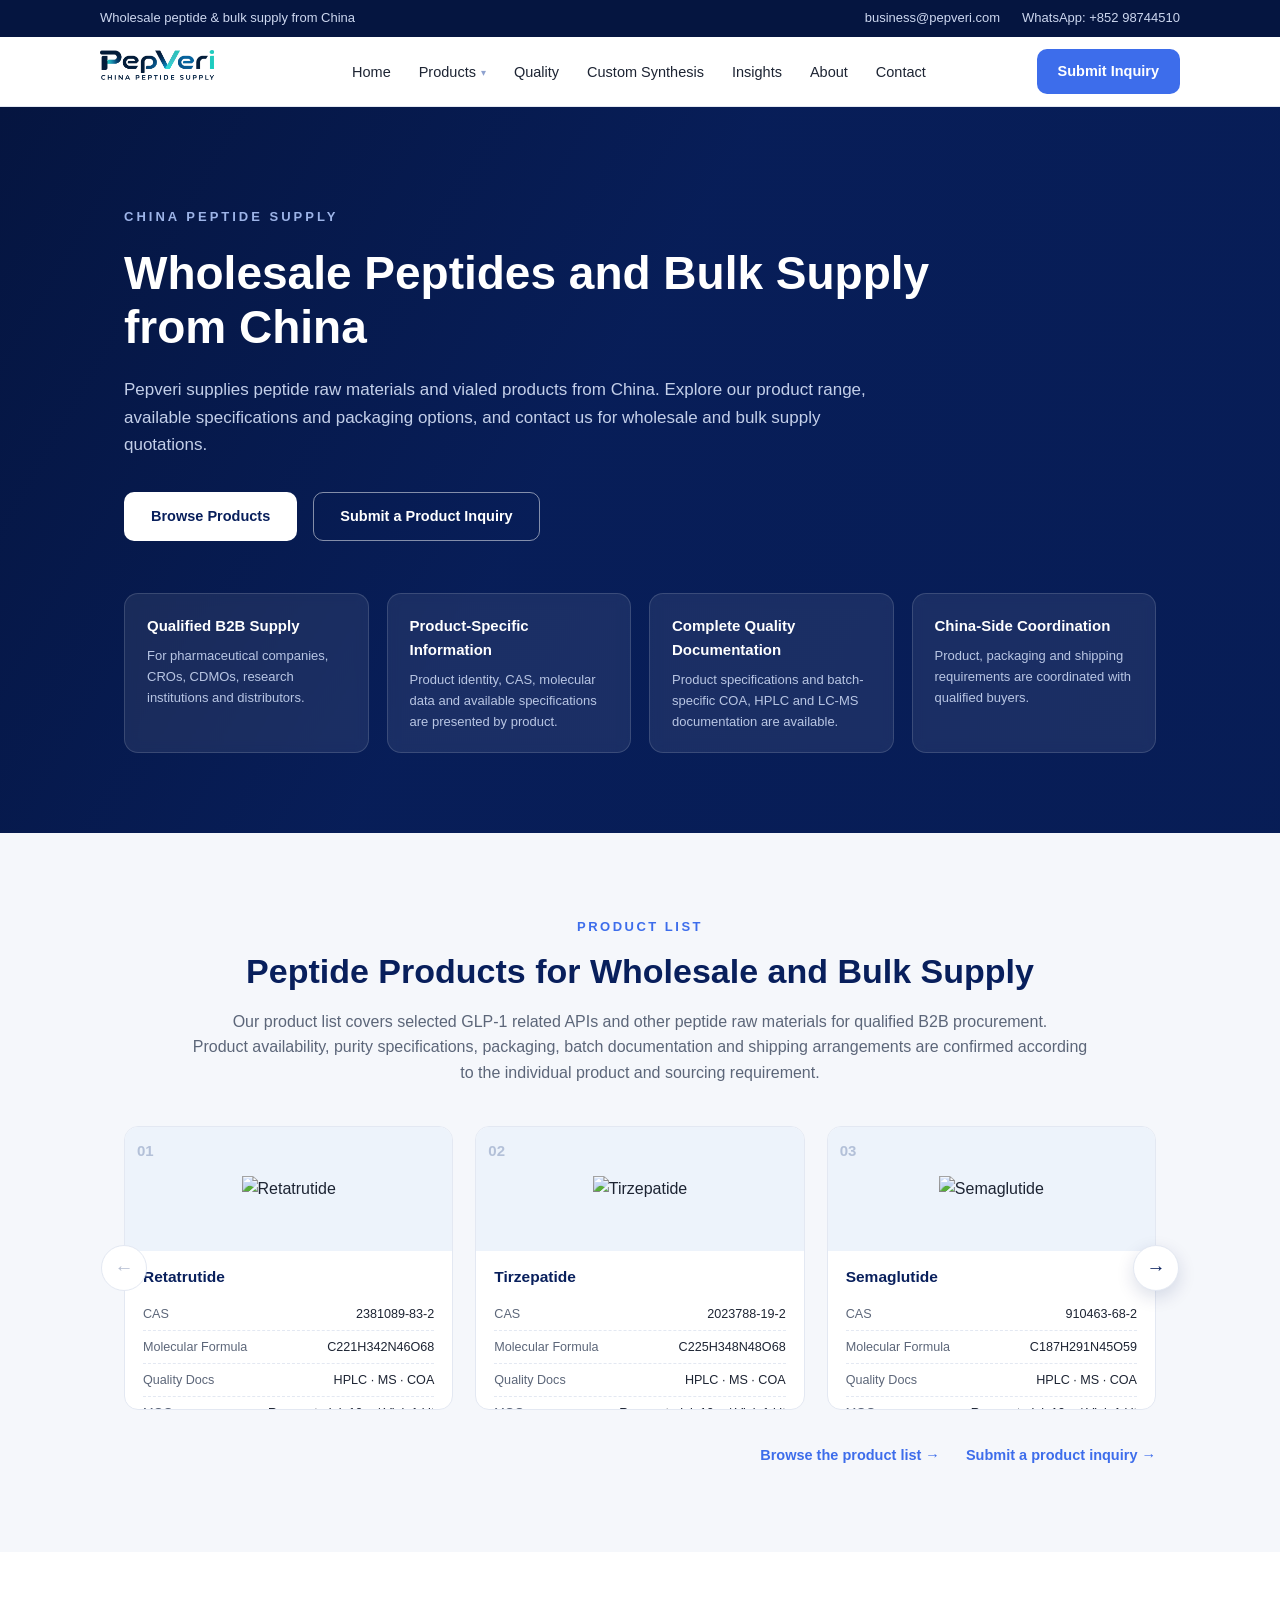
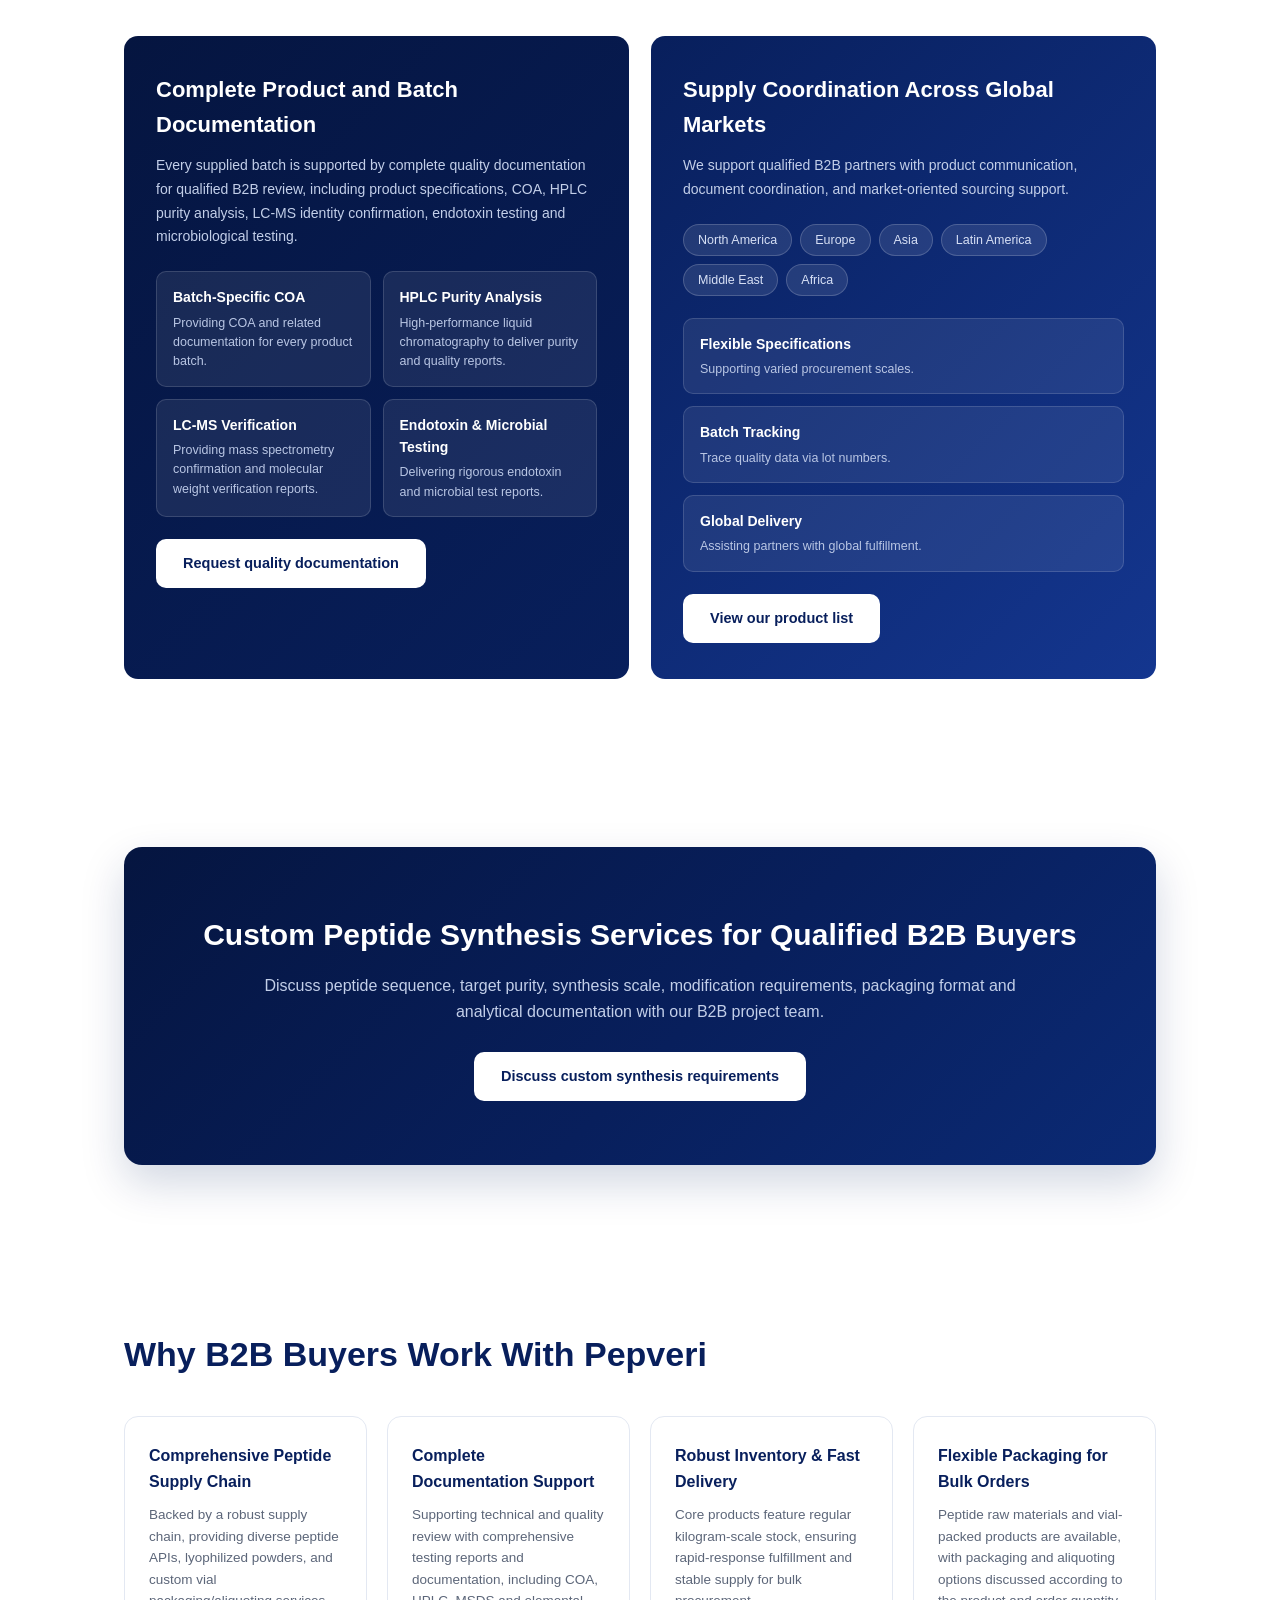
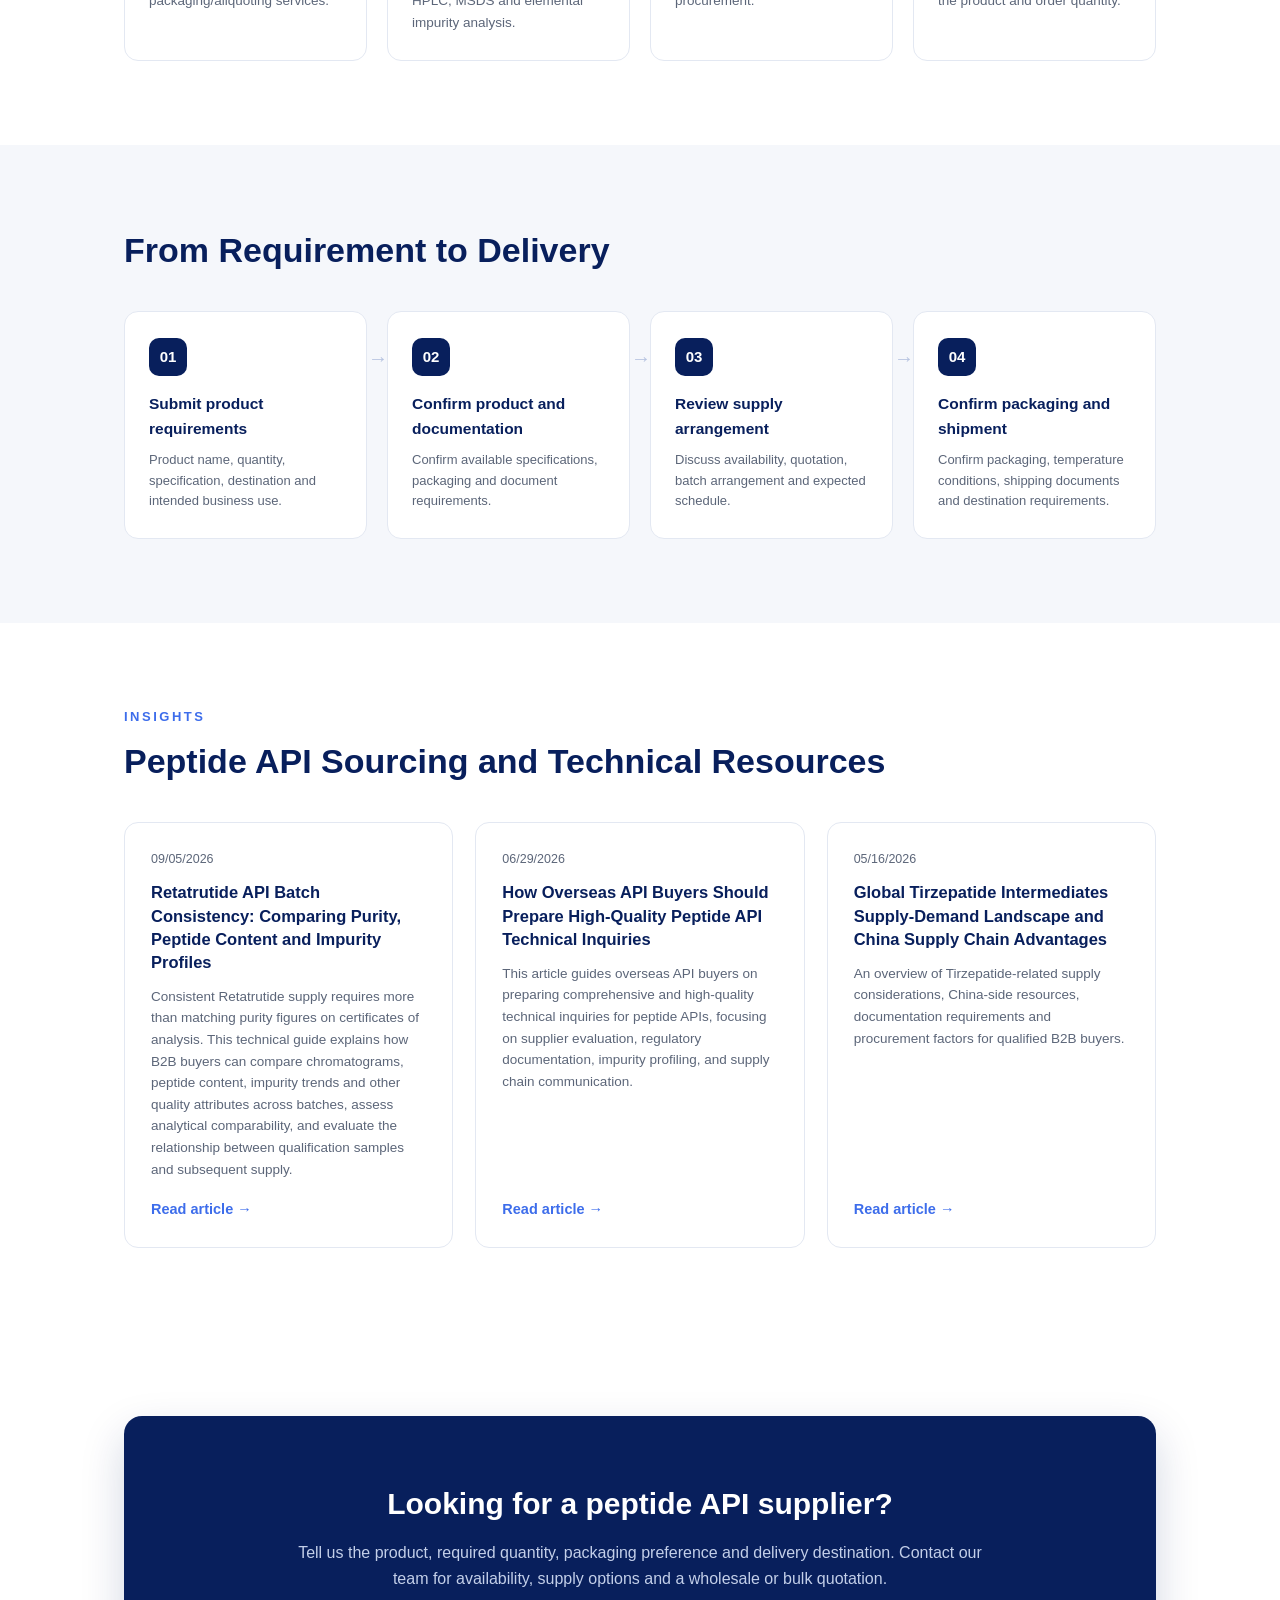
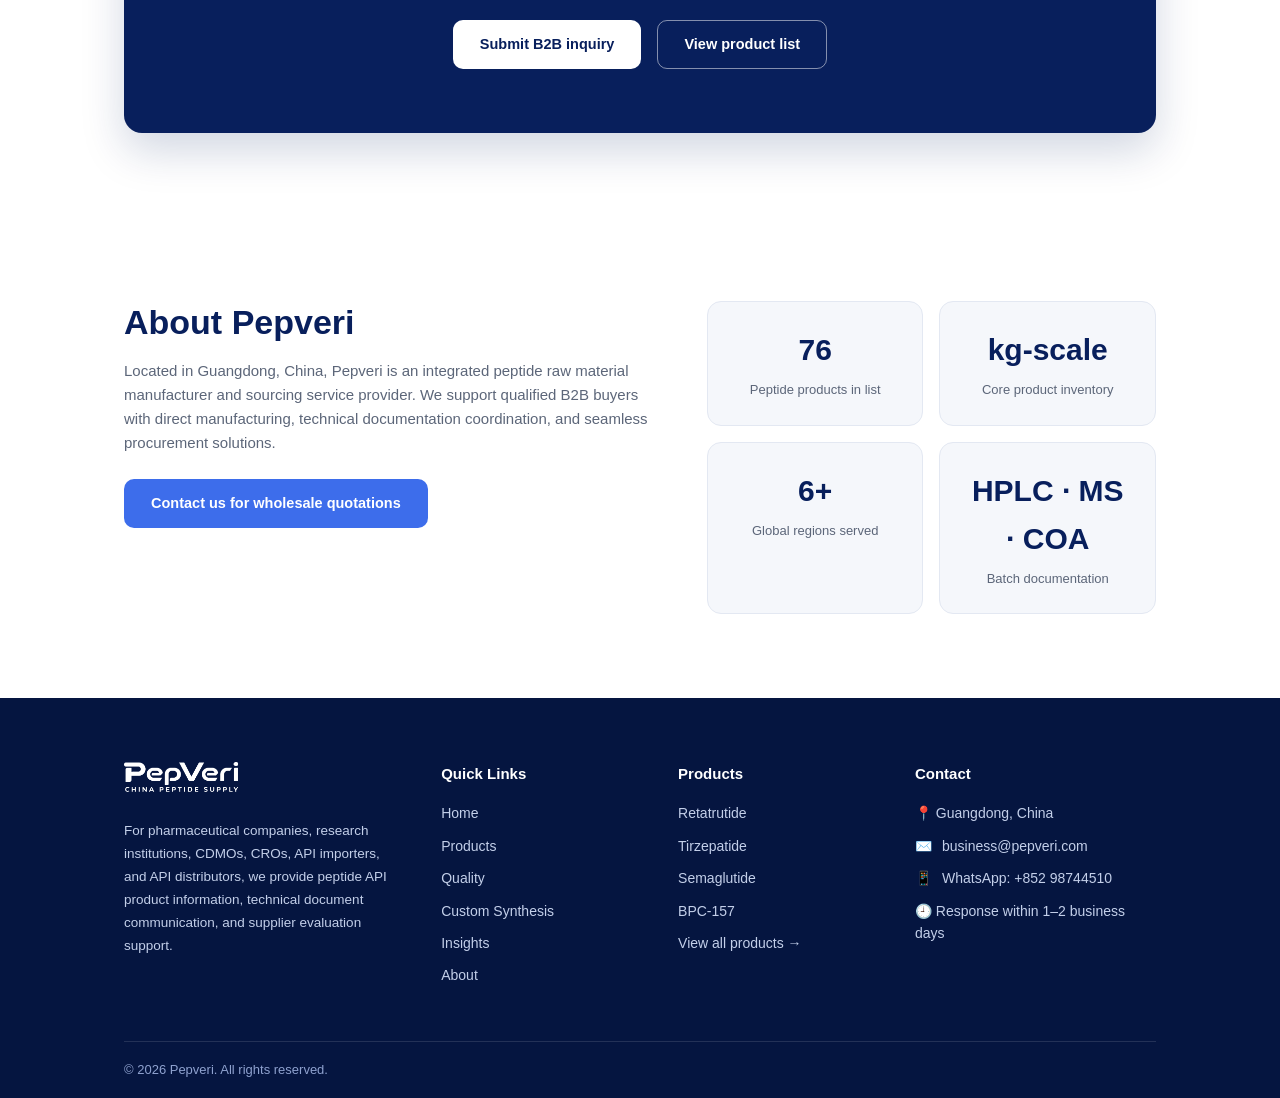
==== commit 8ee706a5: "Replace site with new Pepveri website (5 pages, 76 products, mega menu, video hero)" ====
--- a/index.html
+++ b/index.html
@@ -3,300 +3,599 @@
 <head>
 <meta charset="UTF-8">
 <meta name="viewport" content="width=device-width, initial-scale=1.0">
-<title>PepVeri Biotech | High-Purity Peptide Raw Materials &amp; Global Wholesale</title>
-<meta name="description" content="Wholesale supply and contract synthesis of high-purity research peptides, cosmetic actives and analytical reference standards. HPLC-verified purity ≥99%, cold-chain export to 100+ countries.">
-<link rel="icon" type="image/png" href="assets/img/pepveri-logo.png">
-<link rel="stylesheet" href="assets/css/style.css">
+<title>Wholesale Peptide Supplier | Bulk & Vials | Pepveri</title>
+<meta name="description" content="Pepveri supplies peptide raw materials and vialed products from China for qualified B2B buyers. Wholesale and bulk supply quotations, specifications, packaging and documentation.">
+<style>
+  :root {
+    --primary: #081F5C;
+    --primary-dark: #051540;
+    --primary-light: #14368F;
+    --accent: #3D6DEB;
+    --text: #1d2433;
+    --text-muted: #5c6679;
+    --border: #e3e8f2;
+    --bg-soft: #f5f7fb;
+    --radius: 14px;
+  }
+  * { margin: 0; padding: 0; box-sizing: border-box; }
+  body { font-family: -apple-system, BlinkMacSystemFont, "Segoe UI", "Helvetica Neue", Arial, "PingFang SC", sans-serif; color: var(--text); background: #fff; line-height: 1.6; }
+    a { text-decoration: none; color: inherit; }
+  ul { list-style: none; }
+  img { max-width: 100%; }
+  .container { max-width: 1080px; margin: 0 auto; padding: 0 24px; }
+  section { padding: 84px 0; }
+
+  /* ---------- Topbar ---------- */
+  .topbar { background: var(--primary-dark); color: #cdd7ef; font-size: 13px; }
+  .topbar-inner { display: flex; justify-content: space-between; align-items: center; padding: 8px 0; gap: 16px; }
+  .topbar-links { display: flex; gap: 22px; }
+  .topbar a { color: #cdd7ef; }
+  .topbar a:hover { color: #fff; }
+
+  /* ---------- Header ---------- */
+  header { position: sticky; top: 0; z-index: 100; background: rgba(255,255,255,.96); backdrop-filter: blur(10px); border-bottom: 1px solid var(--border); }
+  .header-inner { display: flex; align-items: center; justify-content: space-between; padding: 12px 0; gap: 20px; }
+  .logo { display: flex; align-items: center; gap: 12px; }
+  .logo-img { height: 42px; width: auto; display: block; }
+  nav ul { display: flex; gap: 28px; align-items: center; }
+  nav a { font-size: 14.5px; font-weight: 500; color: var(--text); padding: 6px 0; border-bottom: 2px solid transparent; transition: .2s; }
+  nav a:hover { color: var(--primary); border-bottom-color: var(--primary); }
+  .btn { display: inline-flex; align-items: center; gap: 8px; padding: 12px 26px; border-radius: 10px; font-size: 14.5px; font-weight: 600; transition: .22s; cursor: pointer; border: 1px solid transparent; }
+  .btn-primary { background: var(--accent); color: #fff; }
+  .btn-primary:hover { background: var(--primary); transform: translateY(-1px); }
+  .btn-outline { border-color: var(--primary); color: var(--primary); background: transparent; }
+  .btn-outline:hover { background: var(--primary); color: #fff; }
+  .btn-light { background: #fff; color: var(--primary); }
+  .btn-light:hover { transform: translateY(-1px); box-shadow: 0 10px 24px rgba(0,0,0,.18); }
+  .header-cta { padding: 10px 20px; }
+
+  /* ---------- Hero ---------- */
+  .hero { position: relative; overflow: hidden; color: #fff; padding: 96px 0 80px; background: var(--primary-dark); }
+  .hero-video { position: absolute; inset: 0; width: 100%; height: 100%; object-fit: cover; z-index: 0; }
+  .hero-overlay { position: absolute; inset: 0; z-index: 1;
+    background: linear-gradient(120deg, rgba(5,21,64,.92) 0%, rgba(8,31,92,.86) 45%, rgba(8,31,92,.78) 100%); }
+  .hero .container { position: relative; z-index: 2; }
+  .hero-kicker { display: inline-block; font-size: 13px; font-weight: 700; letter-spacing: 3px; color: #9db4e8; margin-bottom: 18px; }
+  .hero h1 { font-size: 46px; line-height: 1.18; font-weight: 800; max-width: 820px; margin-bottom: 22px; }
+  .hero .lead { font-size: 17px; color: #c3cfe9; max-width: 760px; margin-bottom: 34px; }
+  .hero-actions { display: flex; gap: 16px; flex-wrap: wrap; margin-bottom: 52px; }
+  .hero-features { display: grid; grid-template-columns: repeat(4, 1fr); gap: 18px; }
+  .hero-feature { background: rgba(255,255,255,.08); border: 1px solid rgba(255,255,255,.14); border-radius: var(--radius); padding: 20px 22px; backdrop-filter: blur(6px); }
+  .hero-feature h3 { font-size: 15px; margin-bottom: 8px; color: #fff; }
+  .hero-feature p { font-size: 13px; color: #b9c6e4; line-height: 1.6; }
+
+  /* ---------- Section head ---------- */
+  .section-kicker { font-size: 13px; font-weight: 700; letter-spacing: 2.5px; text-transform: uppercase; color: var(--accent); margin-bottom: 12px; }
+  .section-title { font-size: 34px; color: var(--primary); font-weight: 800; line-height: 1.25; margin-bottom: 16px; }
+  .section-head { margin-bottom: 40px; }
+  .section-head p { color: var(--text-muted); max-width: 900px; }
+
+  /* ---------- Products carousel ---------- */
+  .carousel-wrap { position: relative; }
+  .carousel-clip { overflow: hidden; }
+  .carousel-track { display: flex; gap: 22px; transition: transform .4s ease; }
+  .product-card {
+    flex: 0 0 calc((100% - 44px) / 3); background: #fff; border: 1px solid var(--border);
+    border-radius: var(--radius); overflow: hidden; display: flex; flex-direction: column;
+    transition: .25s; position: relative;
+  }
+  .product-card:hover { transform: translateY(-5px); box-shadow: 0 16px 36px rgba(8,31,92,.14); border-color: var(--primary-light); }
+  .product-num { position: absolute; top: 12px; left: 12px; z-index: 2; font-size: 15px; font-weight: 600; color: #b3c0d8; }
+  .product-img { flex: 0 0 44%; background: #edf3fb; display: flex; align-items: center; justify-content: center; padding: 14px; }
+  .product-img img { max-width: 100%; max-height: 200px; object-fit: contain; }
+  .product-body { padding: 16px 18px 18px; display: flex; flex-direction: column; flex: 1; }
+  .product-body h3 { font-size: 15.5px; color: var(--primary); margin-bottom: 10px; line-height: 1.35; }
+  .spec-row { display: flex; justify-content: space-between; gap: 10px; font-size: 12.6px; padding: 6px 0; border-bottom: 1px dashed var(--border); }
+  .spec-row:last-of-type { border-bottom: none; }
+  .spec-row .k { color: var(--text-muted); white-space: nowrap; }
+  .spec-row .v { color: var(--text); font-weight: 500; text-align: right; word-break: break-all; }
+  .product-link { margin-top: auto; padding-top: 12px; font-size: 13px; font-weight: 600; color: var(--accent); }
+  .product-card:hover .product-link { color: var(--primary); }
+  .carousel-nav { display: flex; justify-content: center; gap: 14px; margin-top: 30px; }
+  .carousel-wrap { position: relative; padding: 0 0; }
+  .carousel-btn {
+    position: absolute; top: 50%; transform: translateY(-50%); z-index: 5;
+    width: 46px; height: 46px; border-radius: 50%; border: 1.5px solid var(--border);
+    background: #fff; color: var(--primary); font-size: 19px; cursor: pointer;
+    display: flex; align-items: center; justify-content: center; transition: .2s;
+    box-shadow: 0 6px 18px rgba(8,31,92,.14);
+  }
+  .carousel-btn.prev { left: -23px; }
+  .carousel-btn.next { right: -23px; }
+  .carousel-btn:hover:not(:disabled) { background: var(--primary); color: #fff; border-color: var(--primary); }
+  .carousel-btn:disabled { border-color: var(--border); color: #b6bfd2; cursor: not-allowed; box-shadow: none; }
+  .section-head.center { text-align: center; }
+  .section-head.center p { margin-left: auto; margin-right: auto; }
+  .products-actions { display: flex; justify-content: flex-end; gap: 26px; margin-top: 34px; flex-wrap: wrap; }
+  .text-link { font-size: 14.5px; font-weight: 600; color: var(--accent); }
+  .text-link:hover { color: var(--primary); }
+
+  /* ---------- Banners ---------- */
+  .banner-pair { display: grid; grid-template-columns: 1fr 1fr; gap: 22px; }
+  .banner { border-radius: var(--radius); padding: 36px 32px; color: #fff; }
+  .banner-dark { background: linear-gradient(135deg, var(--primary-dark), var(--primary)); }
+  .banner-mid { background: linear-gradient(135deg, var(--primary), var(--primary-light)); }
+  .banner h2 { font-size: 22px; margin-bottom: 12px; }
+  .banner > p { font-size: 14px; color: #c3cfe9; margin-bottom: 22px; line-height: 1.7; }
+  .banner-mini-grid { display: grid; grid-template-columns: 1fr 1fr; gap: 12px; margin-bottom: 22px; }
+  .banner-mini { background: rgba(255,255,255,.08); border: 1px solid rgba(255,255,255,.14); border-radius: 10px; padding: 14px 16px; }
+  .banner-mini h3 { font-size: 14px; margin-bottom: 5px; }
+  .banner-mini p { font-size: 12.5px; color: #b9c6e4; line-height: 1.55; }
+  .region-tags { display: flex; flex-wrap: wrap; gap: 8px; margin-bottom: 22px; }
+  .region-tags span { background: rgba(255,255,255,.1); border: 1px solid rgba(255,255,255,.18); border-radius: 999px; padding: 5px 14px; font-size: 12.5px; color: #d7e0f5; }
+
+  /* ---------- Custom synthesis ---------- */
+  .custom-band { background: none; }
+  .custom-band .band-card { background: linear-gradient(135deg, var(--primary-dark) 0%, var(--primary) 55%, #0b2a75 100%); color: #fff; text-align: center; border-radius: 18px; padding: 64px 48px; box-shadow: 0 18px 44px rgba(8,31,92,.18); }
+  .custom-band h2 { font-size: 30px; margin-bottom: 14px; }
+  .custom-band p { color: #c3cfe9; max-width: 760px; margin: 0 auto 28px; }
+
+  /* ---------- Why / Steps ---------- */
+  .why-grid, .steps-grid { display: grid; grid-template-columns: repeat(4, 1fr); gap: 20px; }
+  .why-card, .step-card { background: #fff; border: 1px solid var(--border); border-radius: var(--radius); padding: 26px 24px; transition: .25s; }
+  .why-card:hover { transform: translateY(-4px); box-shadow: 0 14px 32px rgba(8,31,92,.12); }
+  .why-card h3 { font-size: 16px; color: var(--primary); margin-bottom: 10px; }
+  .why-card p { font-size: 13.5px; color: var(--text-muted); }
+  .step-card { position: relative; }
+  .step-num { width: 38px; height: 38px; border-radius: 10px; background: var(--primary); color: #fff; font-weight: 700; display: flex; align-items: center; justify-content: center; margin-bottom: 16px; font-size: 15px; }
+  .step-card h3 { font-size: 15.5px; color: var(--primary); margin-bottom: 8px; }
+  .step-card p { font-size: 13px; color: var(--text-muted); }
+  .step-card::after { content: "→"; position: absolute; right: -22px; top: 30px; color: #b6c3e0; font-size: 20px; z-index: 1; }
+  .step-card:last-child::after { content: none; }
+
+  /* ---------- Insights ---------- */
+  .insights-grid { display: grid; grid-template-columns: repeat(3, 1fr); gap: 22px; }
+  .insight-card { background: #fff; border: 1px solid var(--border); border-radius: var(--radius); padding: 26px; display: flex; flex-direction: column; transition: .25s; }
+  .insight-card:hover { transform: translateY(-4px); box-shadow: 0 14px 32px rgba(8,31,92,.12); }
+  .insight-date { font-size: 12.5px; color: var(--text-muted); margin-bottom: 12px; }
+  .insight-card h3 { font-size: 16.5px; color: var(--primary); line-height: 1.4; margin-bottom: 12px; }
+  .insight-card p { font-size: 13.5px; color: var(--text-muted); margin-bottom: 18px; flex: 1; }
+  .insight-card .text-link { margin-top: auto; }
+
+  /* ---------- CTA ---------- */
+  .cta-band { background: none; }
+  .cta-band .band-card { background: var(--primary); color: #fff; text-align: center; border-radius: 18px; padding: 64px 48px; box-shadow: 0 18px 44px rgba(8,31,92,.18); }
+  .cta-band h2 { font-size: 30px; margin-bottom: 12px; }
+  .cta-band p { color: #c3cfe9; max-width: 720px; margin: 0 auto 28px; }
+  .cta-actions { display: flex; justify-content: center; gap: 16px; flex-wrap: wrap; }
+
+  /* ---------- About ---------- */
+  .about-wrap { display: grid; grid-template-columns: 1.2fr 1fr; gap: 44px; align-items: start; }
+  .about-wrap p { color: var(--text-muted); font-size: 15px; margin-bottom: 24px; }
+  .stats-grid { display: grid; grid-template-columns: 1fr 1fr; gap: 16px; }
+  .stat-box { background: var(--bg-soft); border: 1px solid var(--border); border-radius: var(--radius); padding: 24px; text-align: center; }
+  .stat-box .num { font-size: 30px; font-weight: 800; color: var(--primary); margin-bottom: 6px; }
+  .stat-box .label { font-size: 13px; color: var(--text-muted); }
+  .facility { margin-top: 64px; }
+  .facility h2 { font-size: 30px; color: var(--primary); margin-bottom: 14px; }
+  .facility-lead { color: var(--text-muted); font-size: 15.5px; line-height: 1.75; max-width: 980px; margin-bottom: 34px; }
+  .facility-grid { display: grid; grid-template-columns: repeat(4, 1fr); gap: 20px; }
+  .facility-card { background: #fff; border: 1px solid var(--border); border-radius: var(--radius); overflow: hidden; transition: .25s; }
+  .facility-card:hover { transform: translateY(-4px); box-shadow: 0 16px 36px rgba(8,31,92,.13); }
+  .facility-card img { width: 100%; height: 190px; object-fit: cover; display: block; }
+  .facility-body { padding: 18px 18px 22px; }
+  .facility-body h3 { font-size: 16px; color: var(--primary); line-height: 1.4; margin-bottom: 10px; }
+  .facility-body p { font-size: 13.5px; color: var(--text-muted); line-height: 1.65; }
+
+  /* ---------- Footer ---------- */
+  footer { background: var(--primary-dark); color: #c3cfe9; padding: 64px 0 0; }
+  .footer-grid { display: grid; grid-template-columns: 1.4fr 1fr 1fr 1.2fr; gap: 36px; padding-bottom: 44px; }
+  footer h4 { color: #fff; font-size: 15px; margin-bottom: 16px; }
+  footer ul li { margin-bottom: 10px; font-size: 14px; }
+  footer a:hover { color: #fff; }
+  .footer-contact li { font-size: 14px; display: flex; gap: 10px; }
+  .footer-bottom { border-top: 1px solid rgba(255,255,255,.12); padding: 18px 0; font-size: 13px; color: #8fa2cf; }
+
+  @media (max-width: 1024px) {
+    .hero-features, .why-grid, .steps-grid { grid-template-columns: repeat(2, 1fr); }
+    .banner-pair, .insights-grid, .about-wrap { grid-template-columns: 1fr; }
+    .footer-grid { grid-template-columns: 1fr 1fr; }
+    .step-card::after { content: none; }
+    .product-card { flex-basis: calc((100% - 22px) / 2); }
+    .facility-grid { grid-template-columns: 1fr 1fr; }
+  }
+  @media (max-width: 640px) {
+    nav ul { display: none; }
+    .hero h1 { font-size: 32px; }
+    .hero-features, .why-grid, .steps-grid, .footer-grid { grid-template-columns: 1fr; }
+    .product-card { flex-basis: 100%; }
+    .product-img { min-height: 200px; }
+    .carousel-btn.prev { left: -12px; }
+    .carousel-btn.next { right: -12px; }
+    .topbar-links { display: none; }
+    section { padding: 60px 0; }
+    .facility-grid { grid-template-columns: 1fr; }
+    .custom-band .band-card, .cta-band .band-card { padding: 44px 22px; border-radius: 14px; }
+  }
+</style>
 </head>
 <body>
-
 <div class="topbar">
-  <div class="container">
-    <span>ISO 9001-controlled manufacturing · COA with every batch</span>
-    <span>Sales Desk: <a href="mailto:business@pepveri.com">business@pepveri.com</a></span>
+  <div class="container topbar-inner">
+    <span>Wholesale peptide &amp; bulk supply from China</span>
+    <div class="topbar-links">
+      <a href="mailto:business@pepveri.com">business@pepveri.com</a>
+      <a href="https://wa.me/85298744510" target="_blank" rel="noopener">WhatsApp: +852 98744510</a>
+    </div>
   </div>
 </div>
 
-<header class="site-header">
-  <div class="container nav-wrap">
-    <a class="logo" href="index.html"><img src="assets/img/pepveri-logo.png" alt="PepVeri Biotech" style="height:34px;width:auto"></a>
-    <nav class="main-nav">
-      <a href="index.html" class="active">Home</a>
-      <a href="catalog.html">Catalog</a>
-      <a href="about.html">About</a>
-      <a href="contact.html">Contact</a>
-      <a href="contact.html" class="btn btn-sm">Request a Quote</a>
+<header>
+  <div class="container header-inner">
+    <a class="logo" href="index.html">
+      <img class="logo-img" src="assets/img/pepveri-logo.png" alt="Pepveri">
+    </a>
+    <nav>
+      <ul>
+        <li><a href="index.html">Home</a></li>
+        <li class="nav-item-mega"><a href="products.html">Products</a><div class="mega"></div></li>
+        <li><a href="#quality">Quality</a></li>
+        <li><a href="#custom">Custom Synthesis</a></li>
+        <li><a href="#insights">Insights</a></li>
+        <li><a href="#about">About</a></li>
+        <li><a href="inquiry.html">Contact</a></li>
+      </ul>
     </nav>
+    <a class="btn btn-primary header-cta" href="inquiry.html">Submit Inquiry</a>
   </div>
 </header>
 
 <section class="hero">
-  <video class="hero-video" autoplay muted loop playsinline preload="auto" src="assets/video/hero-banner.mp4"></video>
+  <video class="hero-video" src="assets/video/hero.mp4" autoplay muted loop playsinline></video>
   <div class="hero-overlay"></div>
-  <div class="container hero-inner">
-    <div>
-      <span class="kicker">Peptide Raw Materials · Global Sourcing</span>
-      <h1>High-Purity Peptide Raw Materials for <em>Labs &amp; Brands</em> Worldwide</h1>
-      <p class="lead">Direct wholesale and contract synthesis of research-grade peptides, cosmetic actives and analytical reference standards — every lot verified by HPLC at ≥99% purity, packed for cold-chain export and delivered on time.</p>
-      <div class="hero-cta">
-        <a class="btn" href="catalog.html">Browse Catalog</a>
-        <a class="btn btn-outline" href="contact.html">Get Volume Pricing</a>
-      </div>
-      <div class="cas-jump">
-        <div class="label">Fast CAS Jump</div>
-        <div class="cas-chips">
-          <a href="catalog.html?search=910463-68-2">Semaglutide 910463-68-2</a>
-          <a href="catalog.html?search=2023788-19-2">Tirzepatide 2023788-19-2</a>
-          <a href="catalog.html?search=2381089-83-2">Retatrutide 2381089-83-2</a>
-          <a href="catalog.html?search=137525-51-0">BPC-157 137525-51-0</a>
-          <a href="catalog.html?search=49557-75-7">GHK-Cu 49557-75-7</a>
-          <a href="catalog.html?search=70-18-8">Glutathione 70-18-8</a>
-          <a href="catalog.html?search=868844-74-0">Snap-8 868844-74-0</a>
+  <div class="container">
+    <div class="hero-kicker">CHINA PEPTIDE SUPPLY</div>
+    <h1>Wholesale Peptides and Bulk Supply from China</h1>
+    <p class="lead">Pepveri supplies peptide raw materials and vialed products from China. Explore our product range, available specifications and packaging options, and contact us for wholesale and bulk supply quotations.</p>
+    <div class="hero-actions">
+      <a class="btn btn-light" href="products.html">Browse Products</a>
+      <a class="btn btn-outline" style="border-color:rgba(255,255,255,.5);color:#fff;" href="inquiry.html">Submit a Product Inquiry</a>
+    </div>
+    <div class="hero-features">
+      <div class="hero-feature">
+        <h3>Qualified B2B Supply</h3>
+        <p>For pharmaceutical companies, CROs, CDMOs, research institutions and distributors.</p>
+      </div>
+      <div class="hero-feature">
+        <h3>Product-Specific Information</h3>
+        <p>Product identity, CAS, molecular data and available specifications are presented by product.</p>
+      </div>
+      <div class="hero-feature">
+        <h3>Complete Quality Documentation</h3>
+        <p>Product specifications and batch-specific COA, HPLC and LC-MS documentation are available.</p>
+      </div>
+      <div class="hero-feature">
+        <h3>China-Side Coordination</h3>
+        <p>Product, packaging and shipping requirements are coordinated with qualified buyers.</p>
+      </div>
+    </div>
+  </div>
+</section>
+
+<section id="products" style="background:var(--bg-soft);">
+  <div class="container">
+    <div class="section-head center">
+      <div class="section-kicker">Product List</div>
+      <h2 class="section-title">Peptide Products for Wholesale and Bulk Supply</h2>
+      <p>Our product list covers selected GLP-1 related APIs and other peptide raw materials for qualified B2B procurement.<br>Product availability, purity specifications, packaging, batch documentation and shipping arrangements are confirmed according to the individual product and sourcing requirement.</p>
+    </div>
+    <div class="carousel-wrap">
+      <div class="carousel-clip">
+        <div class="carousel-track" id="carouselTrack"></div>
+      </div>
+      <button class="carousel-btn prev" id="prevBtn" aria-label="Previous">←</button>
+      <button class="carousel-btn next" id="nextBtn" aria-label="Next">→</button>
+    </div>
+    <div class="products-actions">
+      <a class="text-link" href="products.html">Browse the product list →</a>
+      <a class="text-link" href="inquiry.html">Submit a product inquiry →</a>
+    </div>
+  </div>
+</section>
+
+<section id="quality">
+  <div class="container">
+    <div class="banner-pair">
+      <div class="banner banner-dark">
+        <h2>Complete Product and Batch Documentation</h2>
+        <p>Every supplied batch is supported by complete quality documentation for qualified B2B review, including product specifications, COA, HPLC purity analysis, LC-MS identity confirmation, endotoxin testing and microbiological testing.</p>
+        <div class="banner-mini-grid">
+          <div class="banner-mini">
+            <h3>Batch-Specific COA</h3>
+            <p>Providing COA and related documentation for every product batch.</p>
+          </div>
+          <div class="banner-mini">
+            <h3>HPLC Purity Analysis</h3>
+            <p>High-performance liquid chromatography to deliver purity and quality reports.</p>
+          </div>
+          <div class="banner-mini">
+            <h3>LC-MS Verification</h3>
+            <p>Providing mass spectrometry confirmation and molecular weight verification reports.</p>
+          </div>
+          <div class="banner-mini">
+            <h3>Endotoxin &amp; Microbial Testing</h3>
+            <p>Delivering rigorous endotoxin and microbial test reports.</p>
+          </div>
         </div>
-      </div>
-    </div>
-  </div>
-</section>
-
-<!-- 特色产品（视频背景） -->
-<section class="block video-bg-section">
-  <video class="section-video" autoplay muted loop playsinline preload="metadata" src="assets/video/featured-bg.mp4"></video>
-  <div class="video-overlay"></div>
-  <div class="container video-bg-content">
+        <a class="btn btn-light" href="inquiry.html">Request quality documentation</a>
+      </div>
+      <div class="banner banner-mid">
+        <h2>Supply Coordination Across Global Markets</h2>
+        <p>We support qualified B2B partners with product communication, document coordination, and market-oriented sourcing support.</p>
+        <div class="region-tags">
+          <span>North America</span><span>Europe</span><span>Asia</span><span>Latin America</span><span>Middle East</span><span>Africa</span>
+        </div>
+        <div class="banner-mini-grid" style="grid-template-columns:1fr;">
+          <div class="banner-mini">
+            <h3>Flexible Specifications</h3>
+            <p>Supporting varied procurement scales.</p>
+          </div>
+          <div class="banner-mini">
+            <h3>Batch Tracking</h3>
+            <p>Trace quality data via lot numbers.</p>
+          </div>
+          <div class="banner-mini">
+            <h3>Global Delivery</h3>
+            <p>Assisting partners with global fulfillment.</p>
+          </div>
+        </div>
+        <a class="btn btn-light" href="products.html">View our product list</a>
+      </div>
+    </div>
+  </div>
+</section>
+
+<section id="custom" class="custom-band">
+  <div class="container">
+    <div class="band-card">
+    <h2>Custom Peptide Synthesis Services for Qualified B2B Buyers</h2>
+    <p>Discuss peptide sequence, target purity, synthesis scale, modification requirements, packaging format and analytical documentation with our B2B project team.</p>
+    <a class="btn btn-light" href="inquiry.html">Discuss custom synthesis requirements</a>
+    </div>
+  </div>
+</section>
+
+<section id="why">
+  <div class="container">
     <div class="section-head">
-      <div class="eyebrow">Featured Materials</div>
-      <h2>Featured Peptide Raw Materials</h2>
-      <p>Flagship reference standards and cosmetic actives from our current production program.</p>
-    </div>
-    <div class="feat-grid" id="featured-grid"></div>
-  </div>
-</section>
-
-<!-- 规格 -->
-<section class="block alt">
+      <h2 class="section-title">Why B2B Buyers Work With Pepveri</h2>
+    </div>
+    <div class="why-grid">
+      <div class="why-card">
+        <h3>Comprehensive Peptide Supply Chain</h3>
+        <p>Backed by a robust supply chain, providing diverse peptide APIs, lyophilized powders, and custom vial packaging/aliquoting services.</p>
+      </div>
+      <div class="why-card">
+        <h3>Complete Documentation Support</h3>
+        <p>Supporting technical and quality review with comprehensive testing reports and documentation, including COA, HPLC, MSDS and elemental impurity analysis.</p>
+      </div>
+      <div class="why-card">
+        <h3>Robust Inventory &amp; Fast Delivery</h3>
+        <p>Core products feature regular kilogram-scale stock, ensuring rapid-response fulfillment and stable supply for bulk procurement.</p>
+      </div>
+      <div class="why-card">
+        <h3>Flexible Packaging for Bulk Orders</h3>
+        <p>Peptide raw materials and vial-packed products are available, with packaging and aliquoting options discussed according to the product and order quantity.</p>
+      </div>
+    </div>
+  </div>
+</section>
+
+<section id="process" style="background:var(--bg-soft);">
   <div class="container">
     <div class="section-head">
-      <div class="eyebrow">Technical Specifications</div>
-      <h2>Peptide Raw Materials — Key Parameters</h2>
-      <p>Physicochemical parameters, purity verification and packaging formats for laboratory reagents and cosmetic actives. Filter by family below or open the full catalog.</p>
-      <div class="catalog-toolbar" style="margin-top:18px">
-        <a class="filter-btn active" href="catalog.html">All Raw Materials</a>
-        <a class="filter-btn" href="catalog.html?cat=incretin">Incretin Sequences</a>
-        <a class="filter-btn" href="catalog.html?cat=reference">Reference Peptides</a>
-        <a class="filter-btn" href="catalog.html?cat=cosmetic">Cosmetic Actives</a>
-      </div>
-    </div>
-    <div class="product-grid" id="home-specs" style="grid-template-columns:repeat(3,1fr)"></div>
-    <div style="text-align:center;margin-top:30px">
-      <a class="btn btn-outline" href="catalog.html">View All 22+ Products</a>
-    </div>
-  </div>
-</section>
-
-<!-- 工厂视频轮播 -->
-<section class="block">
-  <div class="container">
-    <div class="section-head center">
-      <div class="eyebrow">Inside the Factory</div>
-      <h2>Explore Our Production Capabilities</h2>
-      <p>Take a look inside our manufacturing center — three views of the workshops behind every batch.</p>
-    </div>
-    <div class="video-grid" id="video-grid"></div>
-  </div>
-</section>
-
-<!-- 定制合成 -->
-<section class="block alt">
+      <h2 class="section-title">From Requirement to Delivery</h2>
+    </div>
+    <div class="steps-grid">
+      <div class="step-card">
+        <div class="step-num">01</div>
+        <h3>Submit product requirements</h3>
+        <p>Product name, quantity, specification, destination and intended business use.</p>
+      </div>
+      <div class="step-card">
+        <div class="step-num">02</div>
+        <h3>Confirm product and documentation</h3>
+        <p>Confirm available specifications, packaging and document requirements.</p>
+      </div>
+      <div class="step-card">
+        <div class="step-num">03</div>
+        <h3>Review supply arrangement</h3>
+        <p>Discuss availability, quotation, batch arrangement and expected schedule.</p>
+      </div>
+      <div class="step-card">
+        <div class="step-num">04</div>
+        <h3>Confirm packaging and shipment</h3>
+        <p>Confirm packaging, temperature conditions, shipping documents and destination requirements.</p>
+      </div>
+    </div>
+  </div>
+</section>
+
+<section id="insights">
   <div class="container">
     <div class="section-head">
-      <div class="eyebrow">Technical Engineering Standards</div>
-      <h2>Custom Synthesis &amp; Scaling Capabilities</h2>
-      <p>From milligram analytical aliquots to multi-kilogram commercial lots — verified solid-phase and liquid-phase peptide engineering.</p>
-    </div>
-    <div class="grid-2" style="grid-template-columns:repeat(2,1fr)">
-      <div class="card">
-        <div class="icon">⚙</div>
-        <h3>Batch Scale &amp; Synthesis</h3>
-        <p>Automated microwave-assisted SPPS plus liquid-phase LPPS routes, scaling from 10&nbsp;mg pilot aliquots to 50&nbsp;kg+ commercial batches with lot-to-lot reproducibility checks.</p>
-        <div class="meta">SCALE: 10 mg – 50 kg+</div>
-      </div>
-      <div class="card">
-        <div class="icon">⛓</div>
-        <h3>Sequence Complexity</h3>
-        <p>Linear, single- and multi-disulfide cyclic, and branched constructs up to 70+ amino acids — including D-residues, unnatural residues (Aib, Cit, Orn) and isotope-labeled standards.</p>
-        <div class="meta">LENGTH: Up to 70+ AA</div>
-      </div>
-      <div class="card">
-        <div class="icon">🔧</div>
-        <h3>Modifications &amp; Conjugations</h3>
-        <p>N-terminal acetylation, C-terminal amidation, biotinylation, fluorescent tags (FITC, TAMRA), PEGylation and fatty-diacid conjugation (palmitoyl, C18/C20).</p>
-        <div class="meta">MODIFICATIONS: 50+ Types</div>
-      </div>
-      <div class="card">
-        <div class="icon">🧪</div>
-        <h3>Salt Form &amp; Counter-Ion</h3>
-        <p>Ion-exchange control lets us ship acetate salt, low-TFA (TFA &lt;1%), hydrochloride or desalted free base, matched to your end-use.</p>
-        <div class="meta">TFA &lt;1% • ACETATE • HCl</div>
-      </div>
-    </div>
-  </div>
-</section>
-
-<!-- 质检 -->
-<section class="block">
-  <div class="container">
-    <div class="section-head">
-      <div class="eyebrow">Orthogonal Analytical Validation</div>
-      <h2>5-Stage Quality Assurance Protocol</h2>
-      <p>Every lot passes dual-column chromatography and high-resolution mass spectrometry under ISO 9001:2015-controlled procedures.</p>
-    </div>
-    <div class="qa-steps">
-      <div class="qa-step"><div class="num">01</div><h4>Starting Material QC</h4><p>Optically pure Fmoc amino acids, chiral purity &gt;99.8% confirmed by polarimetry and HPLC.</p><div class="check">100% INSPECTED</div></div>
-      <div class="qa-step"><div class="num">02</div><h4>Automated SPPS</h4><p>Solid-phase elongation with real-time UV deprotection monitoring to suppress deletion sequences.</p><div class="check">100% INSPECTED</div></div>
-      <div class="qa-step"><div class="num">03</div><h4>Prep HPLC Fractionation</h4><p>Multi-step reverse-phase C18 preparative chromatography isolating the single-target peak.</p><div class="check">100% INSPECTED</div></div>
-      <div class="qa-step"><div class="num">04</div><h4>Orthogonal Testing</h4><p>UHPLC purity determination, ESI-HRMS exact-mass verification and Karl Fischer moisture analysis.</p><div class="check">100% INSPECTED</div></div>
-      <div class="qa-step"><div class="num">05</div><h4>Cleanroom Lyophilization</h4><p>ISO 7 cleanroom freeze-drying into sterile amber borosilicate vials under nitrogen blanketing.</p><div class="check">100% INSPECTED</div></div>
-    </div>
-  </div>
-</section>
-
-<!-- 物流 -->
-<section class="block alt">
-  <div class="container">
-    <div class="section-head">
-      <div class="eyebrow">International Trade Fulfillment</div>
-      <h2>Cold-Chain Logistics &amp; Export Compliance</h2>
-      <p>Temperature-controlled global fulfillment with pre-cleared customs documentation and certified thermal packaging.</p>
-    </div>
-    <div class="grid-3">
-      <div class="card">
-        <div class="icon">📦</div>
-        <h3>Certified Packaging</h3>
-        <p>Aliquots from 1 g to 10 kg drums, sealed in USP Type I borosilicate vials with PTFE septa, nitrogen-purged and wrapped in moisture-barrier foil with desiccant.</p>
-        <div class="meta">NITROGEN PURGE • VIALS &amp; BULK</div>
-      </div>
-      <div class="card">
-        <div class="icon">✈</div>
-        <h3>Temperature-Controlled Transit</h3>
-        <p>Priority air freight through major express carriers, shipped in vacuum-insulated panels with 2–8 °C blue ice or −78.5 °C dry ice for full thermal stability.</p>
-        <div class="meta">3–5 DAYS NA &amp; EUROPE</div>
-      </div>
-      <div class="card">
-        <div class="icon">📄</div>
-        <h3>Complete Trade &amp; QC Dossier</h3>
-        <p>Batch-specific COA, HPLC chromatogram, ESI-HRMS report, GHS-compliant SDS, Certificate of Origin and pre-declared customs paperwork with every consignment.</p>
-        <div class="meta">COA • HPLC • HRMS • SDS</div>
-      </div>
-    </div>
-  </div>
-</section>
-
-<!-- 阶梯 -->
-<section class="block">
-  <div class="container">
-    <div class="section-head center">
-      <div class="eyebrow">B2B Volume Procurement Matrix</div>
-      <h2>Volume Tiers &amp; Batch Synthesis</h2>
-      <p>Transparent scaling from 1 g pilot evaluation to 500 g+ commercial supply, with HPLC ≥99.0% and full release documentation.</p>
-    </div>
-    <div class="tier-grid">
-      <div class="tier-card">
-        <div class="tier-label">Tier 1 • Pilot &amp; R&amp;D — In Stock</div>
-        <div class="range">1g – 10g</div>
-        <div class="use">Laboratory evaluation &amp; pre-formulation runs.</div>
-        <ul>
-          <li>HPLC purity ≥99.0% guarantee</li>
-          <li>Batch COA &amp; HRMS spectra included</li>
-          <li>Nitrogen-purged serum vials</li>
-          <li>24–48 h express dispatch</li>
-        </ul>
-        <a class="btn btn-outline" href="contact.html">Request 1g–10g Quote</a>
-      </div>
-      <div class="tier-card hot">
-        <div class="flag">★ Most Requested</div>
-        <div class="tier-label">Batch Dedicated</div>
-        <div class="range">10g – 50g</div>
-        <div class="use">Formulation scale &amp; commercial trials.</div>
-        <ul>
-          <li>Batch-dedicated prep-HPLC fractionation</li>
-          <li>Custom salt exchange (acetate / TFA / HCl)</li>
-          <li>Fluorinated bottle with argon shielding</li>
-          <li>Volume-tier discount structure</li>
-        </ul>
-        <a class="btn" href="contact.html">Inquire Wholesale 10g–50g</a>
-      </div>
-      <div class="tier-card">
-        <div class="tier-label">Tier 3 • Bulk Production — Factory Contract</div>
-        <div class="range">50g – 500g+</div>
-        <div class="use">Direct factory synthesis &amp; scheduled supply.</div>
-        <ul>
-          <li>Direct factory manufacturing pricing</li>
-          <li>Extended dossier (KF, NMR, bioburden)</li>
-          <li>Cleanroom aliquoting &amp; white-label packing</li>
-          <li>Scheduled releases &amp; dedicated account manager</li>
-        </ul>
-        <a class="btn btn-outline" href="contact.html">Negotiate Bulk Contract</a>
-      </div>
-    </div>
-  </div>
-</section>
-
-<footer class="site-footer">
+      <div class="section-kicker">Insights</div>
+      <h2 class="section-title">Peptide API Sourcing and Technical Resources</h2>
+    </div>
+    <div class="insights-grid">
+      <a class="insight-card" href="article.html?id=retatrutide-api-batch-consistency">
+        <div class="insight-date">09/05/2026</div>
+        <h3>Retatrutide API Batch Consistency: Comparing Purity, Peptide Content and Impurity Profiles</h3>
+        <p>Consistent Retatrutide supply requires more than matching purity figures on certificates of analysis. This technical guide explains how B2B buyers can compare chromatograms, peptide content, impurity trends and other quality attributes across batches, assess analytical comparability, and evaluate the relationship between qualification samples and subsequent supply.</p>
+        <span class="text-link">Read article →</span>
+      </a>
+      <a class="insight-card" href="article.html?id=peptide-api-technical-inquiries">
+        <div class="insight-date">06/29/2026</div>
+        <h3>How Overseas API Buyers Should Prepare High-Quality Peptide API Technical Inquiries</h3>
+        <p>This article guides overseas API buyers on preparing comprehensive and high-quality technical inquiries for peptide APIs, focusing on supplier evaluation, regulatory documentation, impurity profiling, and supply chain communication.</p>
+        <span class="text-link">Read article →</span>
+      </a>
+      <a class="insight-card" href="article.html?id=tirzepatide-intermediates-supply-demand">
+        <div class="insight-date">05/16/2026</div>
+        <h3>Global Tirzepatide Intermediates Supply-Demand Landscape and China Supply Chain Advantages</h3>
+        <p>An overview of Tirzepatide-related supply considerations, China-side resources, documentation requirements and procurement factors for qualified B2B buyers.</p>
+        <span class="text-link">Read article →</span>
+      </a>
+    </div>
+  </div>
+</section>
+
+<section class="cta-band">
+  <div class="container">
+    <div class="band-card">
+      <h2>Looking for a peptide API supplier?</h2>
+      <p>Tell us the product, required quantity, packaging preference and delivery destination. Contact our team for availability, supply options and a wholesale or bulk quotation.</p>
+      <div class="cta-actions">
+        <a class="btn btn-primary" style="background:#fff;color:var(--primary);" href="inquiry.html">Submit B2B inquiry</a>
+        <a class="btn btn-outline" style="border-color:rgba(255,255,255,.5);color:#fff;" href="products.html">View product list</a>
+      </div>
+    </div>
+  </div>
+</section>
+
+<section id="about">
+  <div class="container">
+    <div class="about-wrap">
+      <div>
+        <h2 class="section-title">About Pepveri</h2>
+        <p>Located in Guangdong, China, Pepveri is an integrated peptide raw material manufacturer and sourcing service provider. We support qualified B2B buyers with direct manufacturing, technical documentation coordination, and seamless procurement solutions.</p>
+        <a class="btn btn-primary" href="inquiry.html">Contact us for wholesale quotations</a>
+      </div>
+      <div class="stats-grid">
+        <div class="stat-box"><div class="num">76</div><div class="label">Peptide products in list</div></div>
+        <div class="stat-box"><div class="num">kg-scale</div><div class="label">Core product inventory</div></div>
+        <div class="stat-box"><div class="num">6+</div><div class="label">Global regions served</div></div>
+        <div class="stat-box"><div class="num">HPLC · MS · COA</div><div class="label">Batch documentation</div></div>
+      </div>
+    </div>
+    <div class="container facility" hidden>
+      <h2>Facility and instrument view</h2>
+      <p class="facility-lead">These images showcase our standardized, state-of-the-art production workshops and advanced instrumentation. With full ownership of our manufacturing facilities, we seamlessly support our B2B buyers' early-stage requirements across products, documentation, packaging, and delivery. Actual parameters and specifications are tailor-confirmed based on the product type, batch volume, and target market.</p>
+      <div class="facility-grid">
+        <div class="facility-card">
+          <img src="assets/img/facility/w1.jpg" alt="Class 10,000 Cleanroom Environment" loading="lazy">
+          <div class="facility-body">
+            <h3>Class 10,000 Cleanroom Environment</h3>
+            <p>Strict zoned isolation and microbial control ensuring high safety and sterility for every batch.</p>
+          </div>
+        </div>
+        <div class="facility-card">
+          <img src="assets/img/facility/w2.jpg" alt="Traceable Closed-Loop Workflows" loading="lazy">
+          <div class="facility-body">
+            <h3>Traceable Closed-Loop Workflows</h3>
+            <p>End-to-end traceability from raw material intake to finished product release.</p>
+          </div>
+        </div>
+        <div class="facility-card">
+          <img src="assets/img/facility/w3.jpg" alt="Industrial-Scale Lyophilization Capacity" loading="lazy">
+          <div class="facility-body">
+            <h3>Industrial-Scale Lyophilization Capacity</h3>
+            <p>Large-format freeze-drying lines supporting gram-to-kilogram batch production.</p>
+          </div>
+        </div>
+        <div class="facility-card">
+          <img src="assets/img/facility/w4.jpg" alt="Top-Tier Analytical Testing Platform" loading="lazy">
+          <div class="facility-body">
+            <h3>Top-Tier Analytical Testing Platform</h3>
+            <p>HPLC, LC-MS and microbial testing platforms for batch-level quality verification.</p>
+          </div>
+        </div>
+      </div>
+    </div>
+  </div>
+</section>
+
+<footer id="contact">
   <div class="container">
     <div class="footer-grid">
       <div>
-        <h4>PepVeri Biotech</h4>
-        <p>Manufacturer and global wholesale supplier of high-purity peptide raw materials, cosmetic actives and analytical reference standards for in-vitro laboratory and formulation use.</p>
+        <img class="logo-img" src="assets/img/pepveri-logo-white.png" alt="Pepveri">
+        <p style="font-size:13.5px;line-height:1.7;margin-top:16px;">For pharmaceutical companies, research institutions, CDMOs, CROs, API importers, and API distributors, we provide peptide API product information, technical document communication, and supplier evaluation support.</p>
       </div>
       <div>
-        <h4>Company</h4>
-        <a href="about.html">About Us</a>
-        <a href="contact.html">Contact</a>
-        <a href="contact.html">Request a Quote</a>
+        <h4>Quick Links</h4>
+        <ul>
+          <li><a href="index.html">Home</a></li>
+          <li><a href="products.html">Products</a></li>
+          <li><a href="#quality">Quality</a></li>
+          <li><a href="#custom">Custom Synthesis</a></li>
+          <li><a href="#insights">Insights</a></li>
+          <li><a href="#about">About</a></li>
+        </ul>
       </div>
       <div>
         <h4>Products</h4>
-        <a href="catalog.html?cat=incretin">Incretin Sequences</a>
-        <a href="catalog.html?cat=reference">Reference Peptides</a>
-        <a href="catalog.html?cat=neuropeptide">Neuropeptide Sequences</a>
-        <a href="catalog.html?cat=cosmetic">Cosmetic Actives</a>
+        <ul>
+          <li><a href="product.html?id=retatrutide">Retatrutide</a></li>
+          <li><a href="product.html?id=tirzepatide">Tirzepatide</a></li>
+          <li><a href="product.html?id=semaglutide">Semaglutide</a></li>
+          <li><a href="product.html?id=bpc-157">BPC-157</a></li>
+          <li><a href="products.html">View all products →</a></li>
+        </ul>
       </div>
       <div>
-        <h4>Sales Desk</h4>
-        <a href="mailto:business@pepveri.com">business@pepveri.com</a>
-        <a href="contact.html">Wholesale Inquiry</a>
-        <a href="catalog.html">Full Catalog</a>
+        <h4>Contact</h4>
+        <ul class="footer-contact">
+          <li>📍 Guangdong, China</li>
+          <li>✉️ <a href="mailto:business@pepveri.com">business@pepveri.com</a></li>
+          <li>📱 <a href="https://wa.me/85298744510" target="_blank" rel="noopener">WhatsApp: +852 98744510</a></li>
+          <li>🕘 Response within 1–2 business days</li>
+        </ul>
       </div>
     </div>
     <div class="footer-bottom">
-      <span>© 2026 PepVeri. All rights reserved.</span>
-      <span>All materials are for in-vitro laboratory research &amp; topical cosmetic formulation only.</span>
+      <span>© 2026 Pepveri. All rights reserved.</span>
     </div>
   </div>
 </footer>
 
-<script src="assets/js/products.js"></script>
+<script src="js/products-data.js"></script>
+<script src="js/mega-menu.js"></script>
 <script>
-  renderFeatured(document.getElementById("featured-grid"));
-  renderCatalog(document.getElementById("home-specs"), "all", "", 9);
-
-  /* 工厂视频轮播：对应 assets/video/ 下的真实车间视频（源文件：实验室/产线/产线2.MOV） */
-  const FACTORY_VIDEOS = [
-    { src: "assets/video/factory-lab.mp4", title: "Quality Management Lab", desc: "LC-MS spectrometers, Karl Fischer titrators and GC support release testing — a full COA and HPLC trace for every lot." },
-    { src: "assets/video/factory-line-1.mp4", title: "Custom Synthesis Line", desc: "Solid-phase and liquid-phase peptide synthesizers handling sequences from milligram pilots to multi-kilogram batches." },
-    { src: "assets/video/factory-line-2.mp4", title: "Synthesis Line II", desc: "Scalable production capacity supporting commercial manufacturing lots with verified batch reproducibility." },
-  ];
-
-  /* 三列并排工厂视频 */
-  const vg = document.getElementById("video-grid");
-  vg.innerHTML = FACTORY_VIDEOS.map(v => `
-    <div class="video-card">
-      <video src="${v.src}" muted loop playsinline controls preload="metadata"></video>
-      <div class="vc-caption">
-        <h3>${v.title}</h3>
-        <p>${v.desc}</p>
-      </div>
-    </div>`).join("");
+/* ---------- Product carousel ---------- */
+const API_PRODUCTS = PRODUCTS_ALL.filter(p => p.category === 'Peptide APIs');
+const track = document.getElementById('carouselTrack');
+
+track.innerHTML = API_PRODUCTS.map(p => `
+  <a class="product-card" href="product.html?id=${p.id}">
+    <span class="product-num">${p.num}</span>
+    <div class="product-img"><img src="${p.img}" alt="${p.name}" loading="lazy"></div>
+    <div class="product-body">
+      <h3>${p.name}</h3>
+      <div class="spec-row"><span class="k">CAS</span><span class="v">${p.cas}</span></div>
+      <div class="spec-row"><span class="k">Molecular Formula</span><span class="v">${p.formula}</span></div>
+      <div class="spec-row"><span class="k">Quality Docs</span><span class="v">HPLC · MS · COA</span></div>
+      <div class="spec-row"><span class="k">MOQ</span><span class="v">Raw material: 10 g / Vial: 1 kit</span></div>
+      <span class="product-link">View product profile →</span>
+    </div>
+  </a>
+`).join('');
+
+const prevBtn = document.getElementById('prevBtn');
+const nextBtn = document.getElementById('nextBtn');
+let idx = 0;
+
+function perView() {
+  const w = window.innerWidth;
+  if (w <= 640) return 1;
+  if (w <= 1024) return 2;
+  return 3;
+}
+function maxIdx() { return Math.max(0, API_PRODUCTS.length - perView()); }
+function cardStep() {
+  const card = track.querySelector('.product-card');
+  return card ? card.getBoundingClientRect().width + 22 : 0;
+}
+function update() {
+  idx = Math.min(idx, maxIdx());
+  track.style.transform = `translateX(-${idx * cardStep()}px)`;
+  prevBtn.disabled = idx === 0;
+  nextBtn.disabled = idx >= maxIdx();
+}
+prevBtn.addEventListener('click', () => { idx = Math.max(0, idx - 1); update(); });
+nextBtn.addEventListener('click', () => { idx = Math.min(maxIdx(), idx + 1); update(); });
+window.addEventListener('resize', update);
+update();
 </script>
 </body>
 </html>
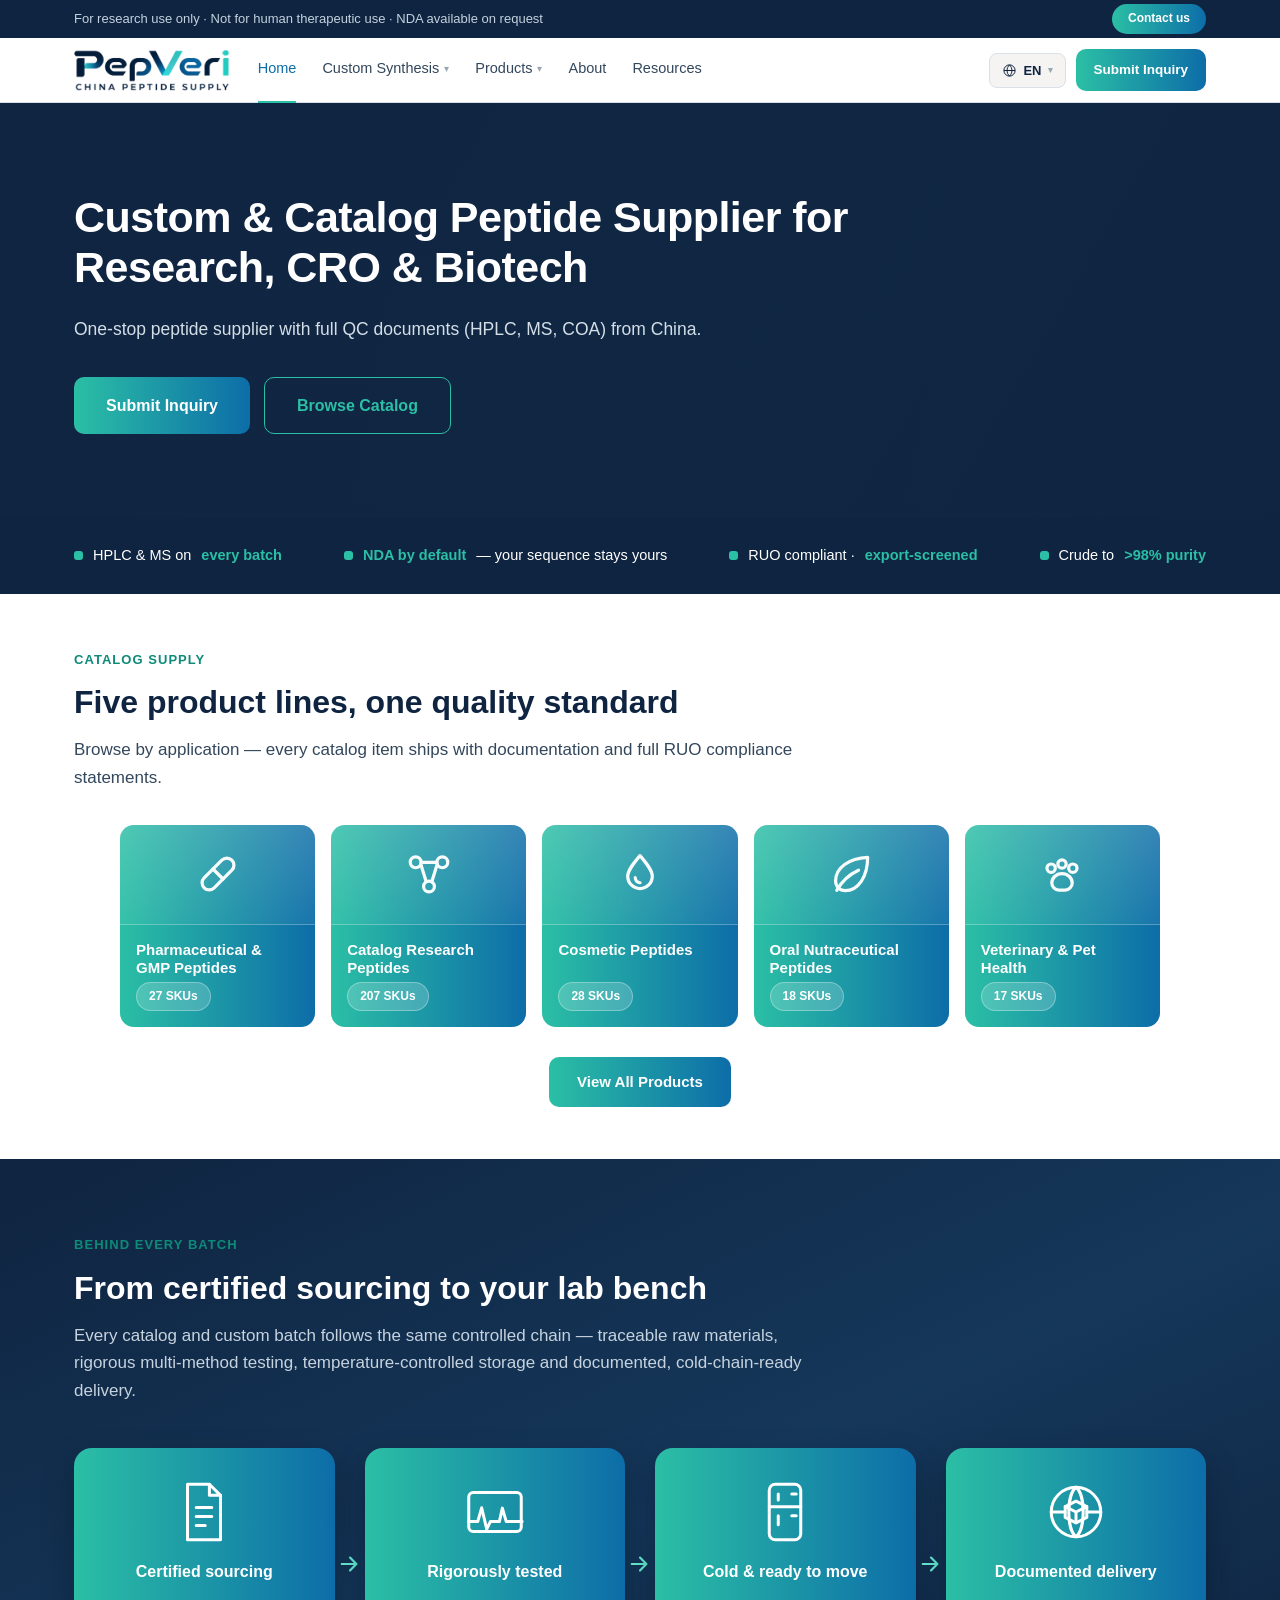
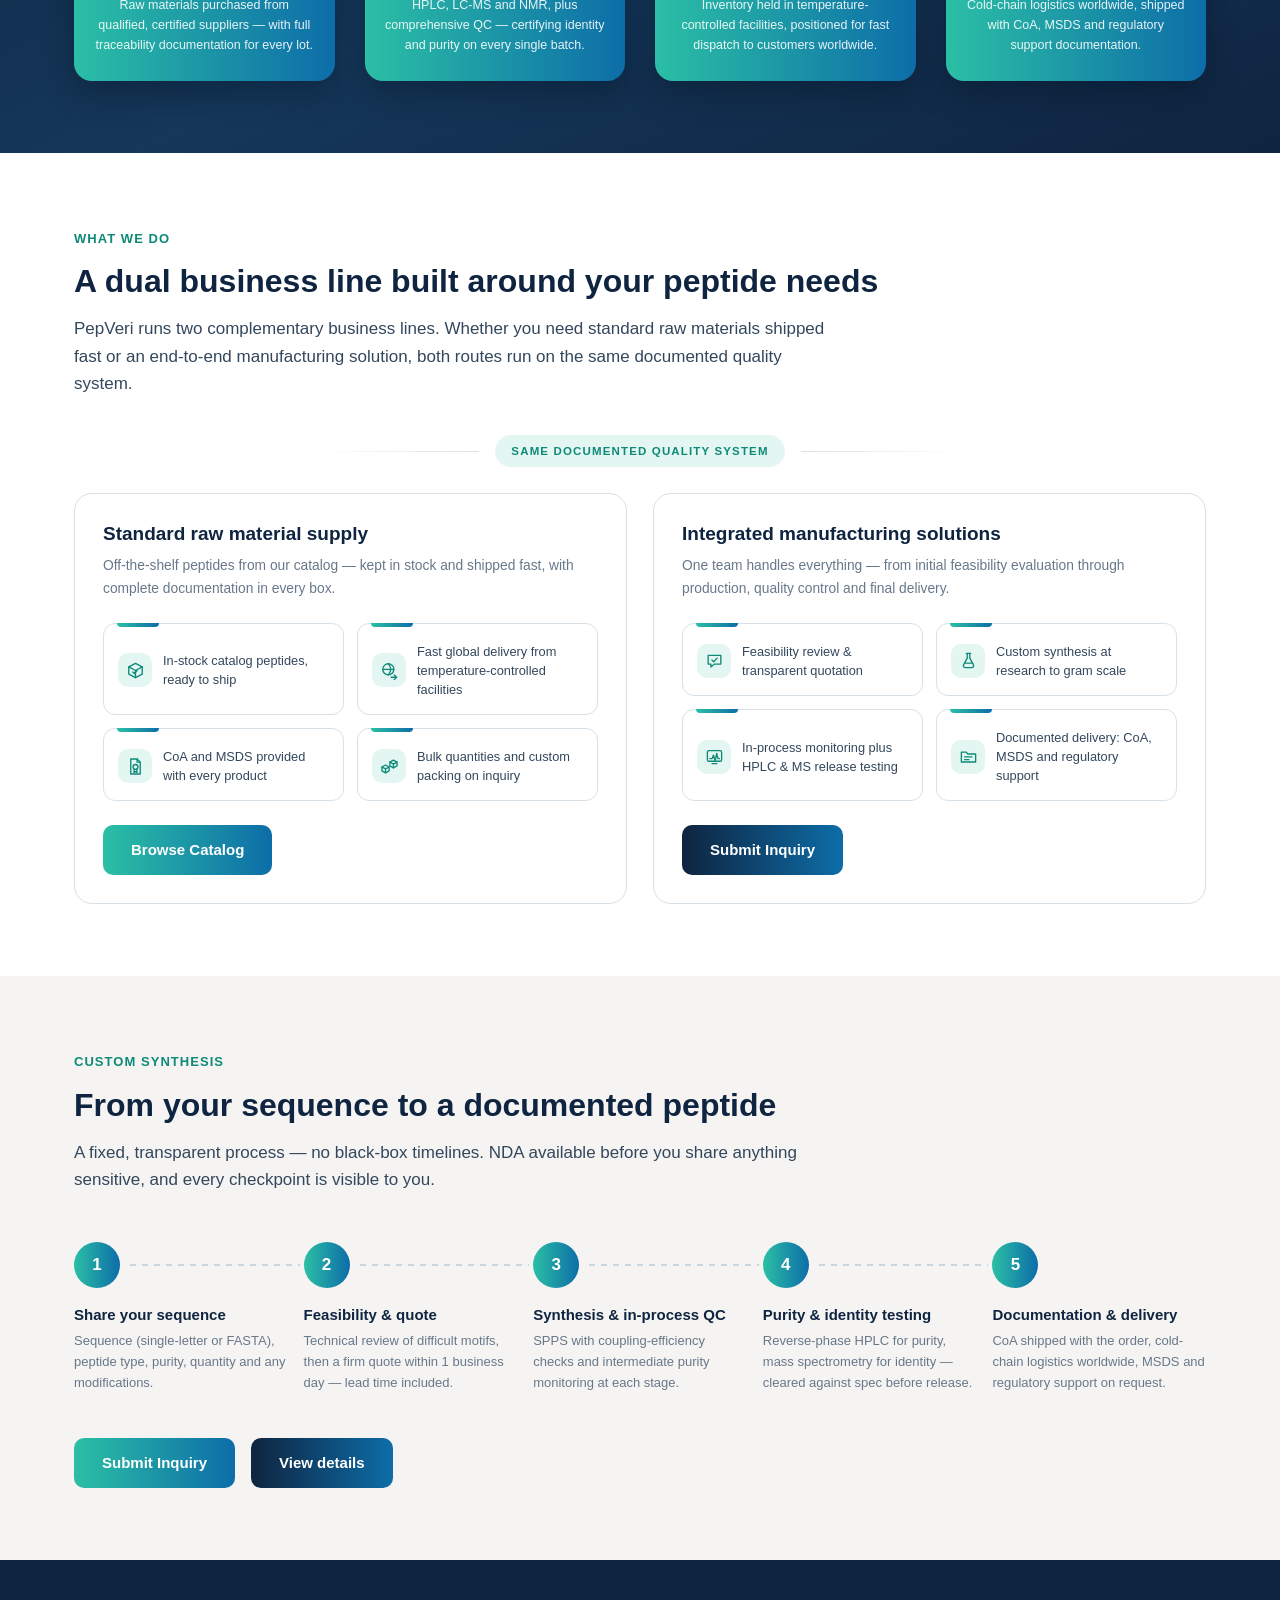
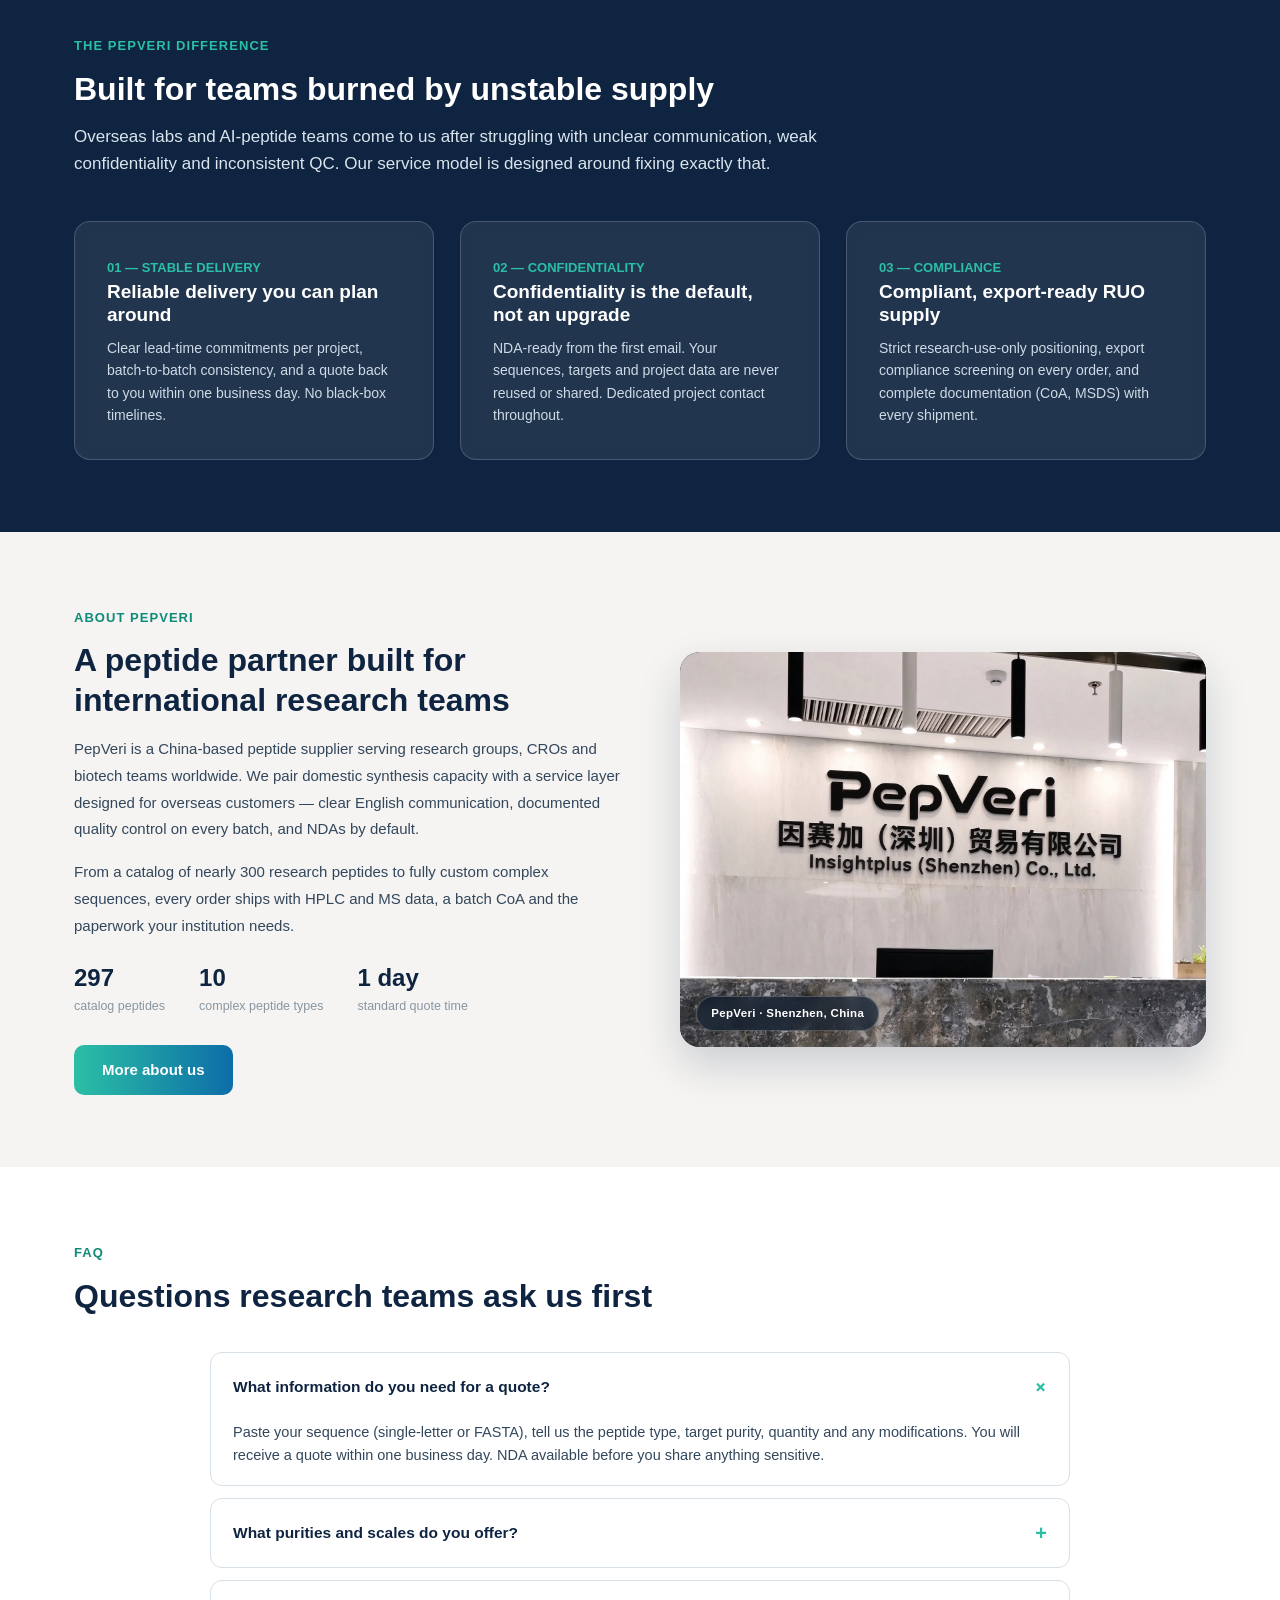
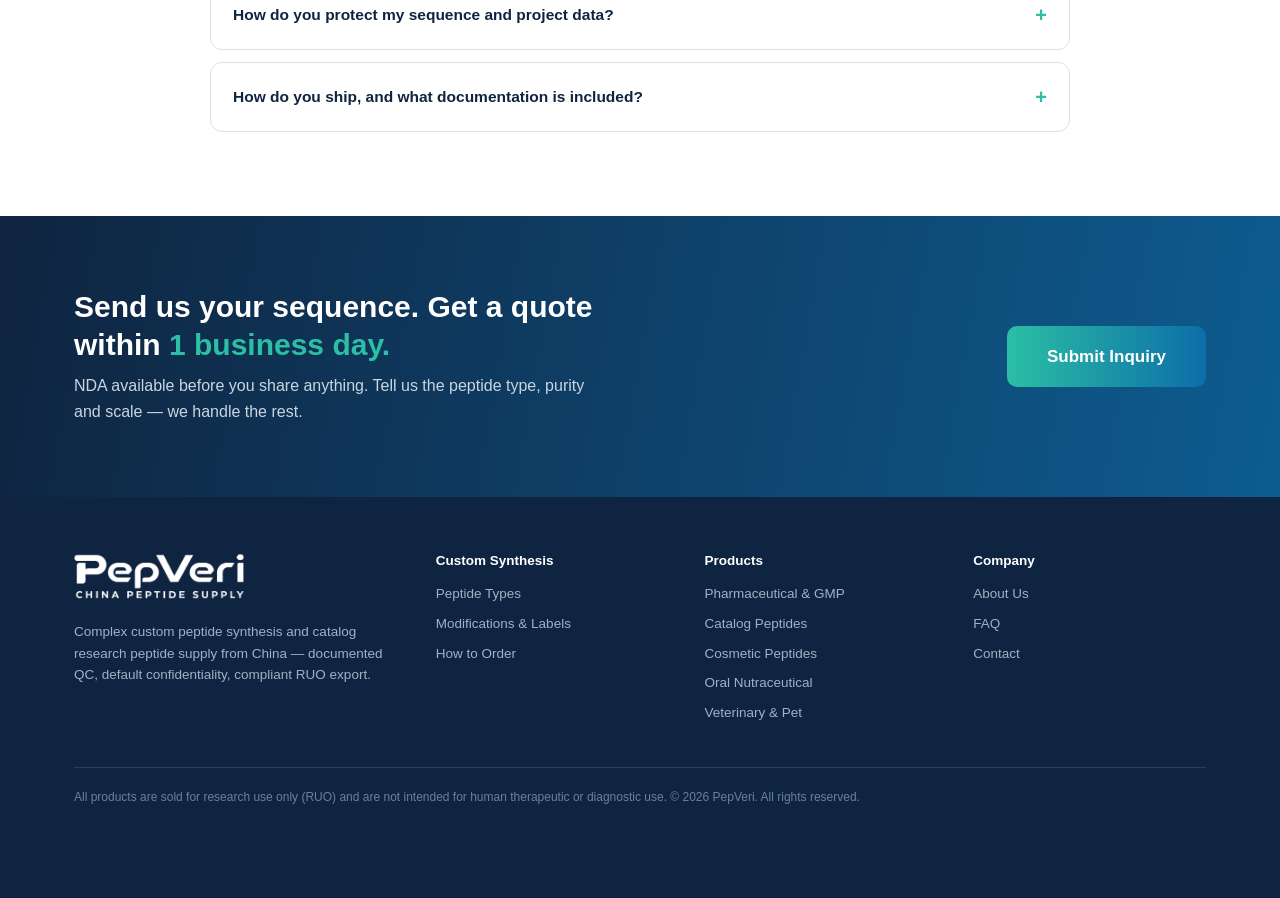
==== commit 829e98b0: "Replace site with current PepVeri prototype (7 pages, 297-SKU catalog, single-template product pages" ====
--- a/index.html
+++ b/index.html
@@ -3,599 +3,901 @@
 <head>
 <meta charset="UTF-8">
 <meta name="viewport" content="width=device-width, initial-scale=1.0">
-<title>Wholesale Peptide Supplier | Bulk & Vials | Pepveri</title>
-<meta name="description" content="Pepveri supplies peptide raw materials and vialed products from China for qualified B2B buyers. Wholesale and bulk supply quotations, specifications, packaging and documentation.">
+<title>PepVeri — Custom Peptide Synthesis & Catalog Research Peptides | China Peptide Supply</title>
+<meta name="description" content="PepVeri provides complex custom peptide synthesis and off-the-shelf catalog research peptides from China. HPLC & MS documented, default NDA, compliant RUO supply. For research use only.">
 <style>
-  :root {
-    --primary: #081F5C;
-    --primary-dark: #051540;
-    --primary-light: #14368F;
-    --accent: #3D6DEB;
-    --text: #1d2433;
-    --text-muted: #5c6679;
-    --border: #e3e8f2;
-    --bg-soft: #f5f7fb;
-    --radius: 14px;
-  }
-  * { margin: 0; padding: 0; box-sizing: border-box; }
-  body { font-family: -apple-system, BlinkMacSystemFont, "Segoe UI", "Helvetica Neue", Arial, "PingFang SC", sans-serif; color: var(--text); background: #fff; line-height: 1.6; }
-    a { text-decoration: none; color: inherit; }
-  ul { list-style: none; }
-  img { max-width: 100%; }
-  .container { max-width: 1080px; margin: 0 auto; padding: 0 24px; }
-  section { padding: 84px 0; }
-
-  /* ---------- Topbar ---------- */
-  .topbar { background: var(--primary-dark); color: #cdd7ef; font-size: 13px; }
-  .topbar-inner { display: flex; justify-content: space-between; align-items: center; padding: 8px 0; gap: 16px; }
-  .topbar-links { display: flex; gap: 22px; }
-  .topbar a { color: #cdd7ef; }
-  .topbar a:hover { color: #fff; }
-
-  /* ---------- Header ---------- */
-  header { position: sticky; top: 0; z-index: 100; background: rgba(255,255,255,.96); backdrop-filter: blur(10px); border-bottom: 1px solid var(--border); }
-  .header-inner { display: flex; align-items: center; justify-content: space-between; padding: 12px 0; gap: 20px; }
-  .logo { display: flex; align-items: center; gap: 12px; }
-  .logo-img { height: 42px; width: auto; display: block; }
-  nav ul { display: flex; gap: 28px; align-items: center; }
-  nav a { font-size: 14.5px; font-weight: 500; color: var(--text); padding: 6px 0; border-bottom: 2px solid transparent; transition: .2s; }
-  nav a:hover { color: var(--primary); border-bottom-color: var(--primary); }
-  .btn { display: inline-flex; align-items: center; gap: 8px; padding: 12px 26px; border-radius: 10px; font-size: 14.5px; font-weight: 600; transition: .22s; cursor: pointer; border: 1px solid transparent; }
-  .btn-primary { background: var(--accent); color: #fff; }
-  .btn-primary:hover { background: var(--primary); transform: translateY(-1px); }
-  .btn-outline { border-color: var(--primary); color: var(--primary); background: transparent; }
-  .btn-outline:hover { background: var(--primary); color: #fff; }
-  .btn-light { background: #fff; color: var(--primary); }
-  .btn-light:hover { transform: translateY(-1px); box-shadow: 0 10px 24px rgba(0,0,0,.18); }
-  .header-cta { padding: 10px 20px; }
-
-  /* ---------- Hero ---------- */
-  .hero { position: relative; overflow: hidden; color: #fff; padding: 96px 0 80px; background: var(--primary-dark); }
-  .hero-video { position: absolute; inset: 0; width: 100%; height: 100%; object-fit: cover; z-index: 0; }
-  .hero-overlay { position: absolute; inset: 0; z-index: 1;
-    background: linear-gradient(120deg, rgba(5,21,64,.92) 0%, rgba(8,31,92,.86) 45%, rgba(8,31,92,.78) 100%); }
-  .hero .container { position: relative; z-index: 2; }
-  .hero-kicker { display: inline-block; font-size: 13px; font-weight: 700; letter-spacing: 3px; color: #9db4e8; margin-bottom: 18px; }
-  .hero h1 { font-size: 46px; line-height: 1.18; font-weight: 800; max-width: 820px; margin-bottom: 22px; }
-  .hero .lead { font-size: 17px; color: #c3cfe9; max-width: 760px; margin-bottom: 34px; }
-  .hero-actions { display: flex; gap: 16px; flex-wrap: wrap; margin-bottom: 52px; }
-  .hero-features { display: grid; grid-template-columns: repeat(4, 1fr); gap: 18px; }
-  .hero-feature { background: rgba(255,255,255,.08); border: 1px solid rgba(255,255,255,.14); border-radius: var(--radius); padding: 20px 22px; backdrop-filter: blur(6px); }
-  .hero-feature h3 { font-size: 15px; margin-bottom: 8px; color: #fff; }
-  .hero-feature p { font-size: 13px; color: #b9c6e4; line-height: 1.6; }
-
-  /* ---------- Section head ---------- */
-  .section-kicker { font-size: 13px; font-weight: 700; letter-spacing: 2.5px; text-transform: uppercase; color: var(--accent); margin-bottom: 12px; }
-  .section-title { font-size: 34px; color: var(--primary); font-weight: 800; line-height: 1.25; margin-bottom: 16px; }
-  .section-head { margin-bottom: 40px; }
-  .section-head p { color: var(--text-muted); max-width: 900px; }
-
-  /* ---------- Products carousel ---------- */
-  .carousel-wrap { position: relative; }
-  .carousel-clip { overflow: hidden; }
-  .carousel-track { display: flex; gap: 22px; transition: transform .4s ease; }
-  .product-card {
-    flex: 0 0 calc((100% - 44px) / 3); background: #fff; border: 1px solid var(--border);
-    border-radius: var(--radius); overflow: hidden; display: flex; flex-direction: column;
-    transition: .25s; position: relative;
-  }
-  .product-card:hover { transform: translateY(-5px); box-shadow: 0 16px 36px rgba(8,31,92,.14); border-color: var(--primary-light); }
-  .product-num { position: absolute; top: 12px; left: 12px; z-index: 2; font-size: 15px; font-weight: 600; color: #b3c0d8; }
-  .product-img { flex: 0 0 44%; background: #edf3fb; display: flex; align-items: center; justify-content: center; padding: 14px; }
-  .product-img img { max-width: 100%; max-height: 200px; object-fit: contain; }
-  .product-body { padding: 16px 18px 18px; display: flex; flex-direction: column; flex: 1; }
-  .product-body h3 { font-size: 15.5px; color: var(--primary); margin-bottom: 10px; line-height: 1.35; }
-  .spec-row { display: flex; justify-content: space-between; gap: 10px; font-size: 12.6px; padding: 6px 0; border-bottom: 1px dashed var(--border); }
-  .spec-row:last-of-type { border-bottom: none; }
-  .spec-row .k { color: var(--text-muted); white-space: nowrap; }
-  .spec-row .v { color: var(--text); font-weight: 500; text-align: right; word-break: break-all; }
-  .product-link { margin-top: auto; padding-top: 12px; font-size: 13px; font-weight: 600; color: var(--accent); }
-  .product-card:hover .product-link { color: var(--primary); }
-  .carousel-nav { display: flex; justify-content: center; gap: 14px; margin-top: 30px; }
-  .carousel-wrap { position: relative; padding: 0 0; }
-  .carousel-btn {
-    position: absolute; top: 50%; transform: translateY(-50%); z-index: 5;
-    width: 46px; height: 46px; border-radius: 50%; border: 1.5px solid var(--border);
-    background: #fff; color: var(--primary); font-size: 19px; cursor: pointer;
-    display: flex; align-items: center; justify-content: center; transition: .2s;
-    box-shadow: 0 6px 18px rgba(8,31,92,.14);
-  }
-  .carousel-btn.prev { left: -23px; }
-  .carousel-btn.next { right: -23px; }
-  .carousel-btn:hover:not(:disabled) { background: var(--primary); color: #fff; border-color: var(--primary); }
-  .carousel-btn:disabled { border-color: var(--border); color: #b6bfd2; cursor: not-allowed; box-shadow: none; }
-  .section-head.center { text-align: center; }
-  .section-head.center p { margin-left: auto; margin-right: auto; }
-  .products-actions { display: flex; justify-content: flex-end; gap: 26px; margin-top: 34px; flex-wrap: wrap; }
-  .text-link { font-size: 14.5px; font-weight: 600; color: var(--accent); }
-  .text-link:hover { color: var(--primary); }
-
-  /* ---------- Banners ---------- */
-  .banner-pair { display: grid; grid-template-columns: 1fr 1fr; gap: 22px; }
-  .banner { border-radius: var(--radius); padding: 36px 32px; color: #fff; }
-  .banner-dark { background: linear-gradient(135deg, var(--primary-dark), var(--primary)); }
-  .banner-mid { background: linear-gradient(135deg, var(--primary), var(--primary-light)); }
-  .banner h2 { font-size: 22px; margin-bottom: 12px; }
-  .banner > p { font-size: 14px; color: #c3cfe9; margin-bottom: 22px; line-height: 1.7; }
-  .banner-mini-grid { display: grid; grid-template-columns: 1fr 1fr; gap: 12px; margin-bottom: 22px; }
-  .banner-mini { background: rgba(255,255,255,.08); border: 1px solid rgba(255,255,255,.14); border-radius: 10px; padding: 14px 16px; }
-  .banner-mini h3 { font-size: 14px; margin-bottom: 5px; }
-  .banner-mini p { font-size: 12.5px; color: #b9c6e4; line-height: 1.55; }
-  .region-tags { display: flex; flex-wrap: wrap; gap: 8px; margin-bottom: 22px; }
-  .region-tags span { background: rgba(255,255,255,.1); border: 1px solid rgba(255,255,255,.18); border-radius: 999px; padding: 5px 14px; font-size: 12.5px; color: #d7e0f5; }
-
-  /* ---------- Custom synthesis ---------- */
-  .custom-band { background: none; }
-  .custom-band .band-card { background: linear-gradient(135deg, var(--primary-dark) 0%, var(--primary) 55%, #0b2a75 100%); color: #fff; text-align: center; border-radius: 18px; padding: 64px 48px; box-shadow: 0 18px 44px rgba(8,31,92,.18); }
-  .custom-band h2 { font-size: 30px; margin-bottom: 14px; }
-  .custom-band p { color: #c3cfe9; max-width: 760px; margin: 0 auto 28px; }
-
-  /* ---------- Why / Steps ---------- */
-  .why-grid, .steps-grid { display: grid; grid-template-columns: repeat(4, 1fr); gap: 20px; }
-  .why-card, .step-card { background: #fff; border: 1px solid var(--border); border-radius: var(--radius); padding: 26px 24px; transition: .25s; }
-  .why-card:hover { transform: translateY(-4px); box-shadow: 0 14px 32px rgba(8,31,92,.12); }
-  .why-card h3 { font-size: 16px; color: var(--primary); margin-bottom: 10px; }
-  .why-card p { font-size: 13.5px; color: var(--text-muted); }
-  .step-card { position: relative; }
-  .step-num { width: 38px; height: 38px; border-radius: 10px; background: var(--primary); color: #fff; font-weight: 700; display: flex; align-items: center; justify-content: center; margin-bottom: 16px; font-size: 15px; }
-  .step-card h3 { font-size: 15.5px; color: var(--primary); margin-bottom: 8px; }
-  .step-card p { font-size: 13px; color: var(--text-muted); }
-  .step-card::after { content: "→"; position: absolute; right: -22px; top: 30px; color: #b6c3e0; font-size: 20px; z-index: 1; }
-  .step-card:last-child::after { content: none; }
-
-  /* ---------- Insights ---------- */
-  .insights-grid { display: grid; grid-template-columns: repeat(3, 1fr); gap: 22px; }
-  .insight-card { background: #fff; border: 1px solid var(--border); border-radius: var(--radius); padding: 26px; display: flex; flex-direction: column; transition: .25s; }
-  .insight-card:hover { transform: translateY(-4px); box-shadow: 0 14px 32px rgba(8,31,92,.12); }
-  .insight-date { font-size: 12.5px; color: var(--text-muted); margin-bottom: 12px; }
-  .insight-card h3 { font-size: 16.5px; color: var(--primary); line-height: 1.4; margin-bottom: 12px; }
-  .insight-card p { font-size: 13.5px; color: var(--text-muted); margin-bottom: 18px; flex: 1; }
-  .insight-card .text-link { margin-top: auto; }
-
-  /* ---------- CTA ---------- */
-  .cta-band { background: none; }
-  .cta-band .band-card { background: var(--primary); color: #fff; text-align: center; border-radius: 18px; padding: 64px 48px; box-shadow: 0 18px 44px rgba(8,31,92,.18); }
-  .cta-band h2 { font-size: 30px; margin-bottom: 12px; }
-  .cta-band p { color: #c3cfe9; max-width: 720px; margin: 0 auto 28px; }
-  .cta-actions { display: flex; justify-content: center; gap: 16px; flex-wrap: wrap; }
-
-  /* ---------- About ---------- */
-  .about-wrap { display: grid; grid-template-columns: 1.2fr 1fr; gap: 44px; align-items: start; }
-  .about-wrap p { color: var(--text-muted); font-size: 15px; margin-bottom: 24px; }
-  .stats-grid { display: grid; grid-template-columns: 1fr 1fr; gap: 16px; }
-  .stat-box { background: var(--bg-soft); border: 1px solid var(--border); border-radius: var(--radius); padding: 24px; text-align: center; }
-  .stat-box .num { font-size: 30px; font-weight: 800; color: var(--primary); margin-bottom: 6px; }
-  .stat-box .label { font-size: 13px; color: var(--text-muted); }
-  .facility { margin-top: 64px; }
-  .facility h2 { font-size: 30px; color: var(--primary); margin-bottom: 14px; }
-  .facility-lead { color: var(--text-muted); font-size: 15.5px; line-height: 1.75; max-width: 980px; margin-bottom: 34px; }
-  .facility-grid { display: grid; grid-template-columns: repeat(4, 1fr); gap: 20px; }
-  .facility-card { background: #fff; border: 1px solid var(--border); border-radius: var(--radius); overflow: hidden; transition: .25s; }
-  .facility-card:hover { transform: translateY(-4px); box-shadow: 0 16px 36px rgba(8,31,92,.13); }
-  .facility-card img { width: 100%; height: 190px; object-fit: cover; display: block; }
-  .facility-body { padding: 18px 18px 22px; }
-  .facility-body h3 { font-size: 16px; color: var(--primary); line-height: 1.4; margin-bottom: 10px; }
-  .facility-body p { font-size: 13.5px; color: var(--text-muted); line-height: 1.65; }
-
-  /* ---------- Footer ---------- */
-  footer { background: var(--primary-dark); color: #c3cfe9; padding: 64px 0 0; }
-  .footer-grid { display: grid; grid-template-columns: 1.4fr 1fr 1fr 1.2fr; gap: 36px; padding-bottom: 44px; }
-  footer h4 { color: #fff; font-size: 15px; margin-bottom: 16px; }
-  footer ul li { margin-bottom: 10px; font-size: 14px; }
-  footer a:hover { color: #fff; }
-  .footer-contact li { font-size: 14px; display: flex; gap: 10px; }
-  .footer-bottom { border-top: 1px solid rgba(255,255,255,.12); padding: 18px 0; font-size: 13px; color: #8fa2cf; }
-
-  @media (max-width: 1024px) {
-    .hero-features, .why-grid, .steps-grid { grid-template-columns: repeat(2, 1fr); }
-    .banner-pair, .insights-grid, .about-wrap { grid-template-columns: 1fr; }
-    .footer-grid { grid-template-columns: 1fr 1fr; }
-    .step-card::after { content: none; }
-    .product-card { flex-basis: calc((100% - 22px) / 2); }
-    .facility-grid { grid-template-columns: 1fr 1fr; }
-  }
-  @media (max-width: 640px) {
-    nav ul { display: none; }
-    .hero h1 { font-size: 32px; }
-    .hero-features, .why-grid, .steps-grid, .footer-grid { grid-template-columns: 1fr; }
-    .product-card { flex-basis: 100%; }
-    .product-img { min-height: 200px; }
-    .carousel-btn.prev { left: -12px; }
-    .carousel-btn.next { right: -12px; }
-    .topbar-links { display: none; }
-    section { padding: 60px 0; }
-    .facility-grid { grid-template-columns: 1fr; }
-    .custom-band .band-card, .cta-band .band-card { padding: 44px 22px; border-radius: 14px; }
-  }
+:root{
+  --navy:#0F2440; --blue:#0D6DA8; --teal:#2BBFA5;
+  --teal-dark:#0E8A78; --blue-deep:#0A3B5C; --navy-soft:#33475C;
+  --teal-tint:#E3F6F1; --blue-tint:#E6F1F9; --line:#D8E0E8; --bg:#F5F4F2;
+  --grad-primary:linear-gradient(90deg,#2BBFA5 0%,#0D6DA8 100%);
+  --grad-dark:linear-gradient(90deg,#0F2440 0%,#0D6DA8 100%);
+  --grad-hover:linear-gradient(90deg,#0E8A78 0%,#0A5588 100%);
+  --hero-overlay:rgba(15,36,64,0.90);
+  --font:-apple-system,"Helvetica Neue",Arial,"PingFang SC",sans-serif;
+}
+*{margin:0;padding:0;box-sizing:border-box}
+html{scroll-behavior:smooth}
+body{font-family:var(--font);color:var(--navy-soft);background:#fff;line-height:1.6}
+img{max-width:100%}
+a{text-decoration:none;color:inherit}
+ul{list-style:none}
+.wrap{max-width:1180px;margin:0 auto;padding:0 24px}
+h1,h2,h3,h4{color:var(--navy);font-weight:600;line-height:1.25}
+.section{padding:72px 0}
+.section.alt{background:var(--bg)}
+.kicker{display:inline-block;font-size:13px;font-weight:600;letter-spacing:.08em;text-transform:uppercase;color:var(--teal-dark);margin-bottom:12px}
+.section h2{font-size:32px;margin-bottom:14px}
+.section .lead{max-width:760px;font-size:17px;color:var(--navy-soft)}
+.btn{display:inline-flex;align-items:center;justify-content:center;gap:8px;padding:13px 28px;border-radius:8px;font-size:15px;font-weight:600;cursor:pointer;border:none;transition:all .2s;white-space:nowrap}
+.btn-primary{background:var(--grad-primary);color:#fff}
+.btn-primary:hover{background:var(--grad-hover);transform:translateY(-1px)}
+.btn-outline{background:transparent;color:var(--teal);border:1.5px solid var(--teal)}
+.btn-outline:hover{background:var(--teal-tint)}
+.btn-dark{background:var(--grad-dark);color:#fff}
+.btn-dark:hover{background:var(--grad-hover)}
+
+/* ===== announcement ===== */
+.announce{background:var(--navy);color:#C3D2DE;font-size:13px}
+.announce .wrap{display:flex;align-items:center;justify-content:space-between;height:38px}
+.announce .btn-contact{background:var(--grad-primary);color:#fff;padding:5px 16px;border-radius:99px;font-size:12px;font-weight:600}
+.announce .btn-contact:hover{background:var(--grad-hover)}
+
+/* ===== header / nav ===== */
+.header{position:sticky;top:0;z-index:100;background:#fff;border-bottom:1px solid var(--line)}
+.nav{display:flex;align-items:center;height:64px;gap:28px}
+.logo img{height:42px;display:block}
+.menu{display:flex;gap:26px;flex:1}
+.menu>li{position:relative}
+.menu>li>a{display:flex;align-items:center;gap:5px;padding:20px 0;font-size:14.5px;font-weight:500;color:var(--navy-soft);border-bottom:2px solid transparent}
+.menu>li>a:hover{color:var(--blue)}
+.menu>li>a .caret{font-size:10px;color:#98A6B3}
+.nav-right{display:flex;align-items:center;gap:10px}
+.lang{position:relative}
+.lang>button{display:flex;align-items:center;gap:6px;background:var(--bg);border:1px solid var(--line);border-radius:8px;padding:9px 12px;font-size:13px;font-weight:600;color:var(--navy);cursor:pointer;font-family:var(--font)}
+.lang-drop{display:none;position:absolute;top:110%;right:0;background:#fff;border:1px solid var(--line);border-radius:8px;min-width:150px;box-shadow:0 8px 24px rgba(15,36,64,.12);overflow:hidden}
+.lang.open .lang-drop{display:block}
+.lang-drop a{display:block;padding:10px 14px;font-size:13px}
+.lang-drop a:hover{background:var(--teal-tint)}
+.btn-nav{padding:10px 18px;font-size:13.5px}
+
+/* ===== dropdowns (mega v2) ===== */
+.nav{position:relative}
+.menu>li{position:static}
+.drop{position:absolute;top:100%;left:0;right:0;transform:none;background:#fff;border:1px solid var(--line);border-top:none;border-radius:0 0 16px 16px;box-shadow:0 32px 64px -20px rgba(15,36,64,.28);display:none;overflow:hidden}
+.menu>li:hover .drop{display:block}
+.drop::before{content:"";display:block;height:3px;background:var(--grad-primary)}
+.drop-body{display:flex;align-items:stretch;padding:26px 26px 20px}
+.dgroup{flex:1 1 0;min-width:0;padding-right:22px;display:flex;flex-direction:column}
+.dgroup+.dgroup{border-left:1px solid var(--line);padding-left:22px}
+.dgroup h4{display:flex;align-items:flex-start;gap:9px;font-size:11.5px;font-weight:700;letter-spacing:.07em;text-transform:uppercase;color:var(--navy);margin:0 0 10px;line-height:1.35;min-height:40px}
+.gi{width:26px;height:26px;border-radius:8px;display:flex;align-items:center;justify-content:center;color:#fff;flex:none;background:var(--grad-primary)}
+.gi.blue{background:linear-gradient(135deg,#0D6DA8,#0A3B5C)}
+.gi.teal{background:linear-gradient(135deg,#2BBFA5,#0E8A78)}
+.gi.navy{background:linear-gradient(135deg,#33475C,#0F2440)}
+.gi svg{width:15px;height:15px;stroke:currentColor;fill:none;stroke-width:1.8;stroke-linecap:round;stroke-linejoin:round;display:block}
+.subcols{display:grid;grid-template-columns:1fr 1fr;column-gap:20px}
+.drop ul{min-width:0}
+.drop ul li a{display:block;font-size:13px;line-height:1.4;padding:5px 0;color:#5A6B7C;transition:color .15s}
+.drop ul li a:hover{color:var(--blue)}
+.gmore{align-self:flex-start;margin-top:auto;padding-top:10px;font-size:12px;font-weight:600;color:var(--teal-dark);white-space:nowrap}
+.gmore:hover{color:var(--teal)}
+.drop-foot{display:flex;align-items:center;justify-content:space-between;gap:18px;background:linear-gradient(100deg,#0F2440 0%,#0A3B5C 70%,#0D6DA8 160%);color:#fff;padding:16px 24px}
+.drop-foot b{display:block;font-size:13.5px;color:#fff;font-weight:600}
+.drop-foot span{display:block;font-size:12px;color:#AFC4D4;margin-top:2px;max-width:660px}
+.drop-foot .df-acts{display:flex;align-items:center;gap:16px;flex:none}
+.drop-foot .btn{padding:9px 18px;font-size:12.5px}
+.drop-foot .ghost{font-size:12.5px;font-weight:600;color:#7FD6C6;white-space:nowrap}
+.drop-foot .ghost:hover{color:#fff}
+.menu>li>a .caret{transition:transform .2s}
+.menu>li:hover>a .caret{transform:rotate(180deg)}
+.menu>li>a.cur{color:var(--blue);border-bottom:2px solid var(--teal)}
+.hamburger{display:none;background:none;border:1px solid var(--line);border-radius:8px;padding:8px 12px;font-size:18px;cursor:pointer;color:var(--navy)}
+
+/* ===== hero ===== */
+.hero{position:relative;color:#fff;overflow:hidden;background:linear-gradient(120deg,#132E4E 0%,#183D61 45%,#0F2440 100%)}
+.hero-video{position:absolute;inset:0;width:100%;height:100%;object-fit:cover;object-position:center;z-index:0}
+.hero-overlay{position:absolute;inset:0;z-index:1;background:linear-gradient(100deg,rgba(15,36,64,.95) 0%,rgba(15,36,64,.90) 46%,rgba(15,36,64,.76) 100%)}
+.hero .wrap{position:relative;z-index:2;padding:90px 24px 84px;max-width:1180px}
+.hero h1{font-size:43px;line-height:1.16;color:#fff;max-width:900px}
+.hero h1 em{font-style:normal;color:var(--teal)}
+.hero p.sub{margin:22px 0 34px;font-size:17.5px;color:#D3DEE7;max-width:740px}
+.hero-cta{display:flex;gap:14px;flex-wrap:wrap}
+.hero-cta .btn{padding:15px 32px;font-size:16px}
+.hero.hero-media::after{display:none}
+.hero.hero-media::before{display:none}
+
+/* ===== trust strip ===== */
+.strip{background:var(--navy);padding:26px 0}
+.strip .wrap{display:flex;justify-content:space-between;gap:20px;flex-wrap:wrap}
+.strip .item{color:#fff;font-size:14.5px;display:flex;align-items:center;gap:10px}
+.strip .item b{color:var(--teal)}
+.strip .dot{width:9px;height:9px;border-radius:3px;background:var(--teal)}
+
+/* ===== pathways ===== */
+.paths{display:grid;grid-template-columns:1fr 1fr;gap:26px;margin-top:44px}
+.path{border:1px solid var(--line);border-radius:16px;padding:34px;position:relative;transition:all .2s}
+.path:hover{border-color:var(--teal);box-shadow:0 12px 32px rgba(15,36,64,.08)}
+.path .tag{position:absolute;top:-13px;left:30px;background:var(--grad-primary);color:#fff;font-size:11.5px;font-weight:700;letter-spacing:.05em;padding:5px 14px;border-radius:99px}
+.path h3{font-size:22px;margin-bottom:10px}
+.path p{font-size:14.5px;margin-bottom:18px}
+.path ul{margin-bottom:24px}
+.path ul li{font-size:14px;padding:5px 0 5px 24px;position:relative}
+.path ul li::before{content:"✓";position:absolute;left:0;color:var(--teal);font-weight:700}
+.path .btn{width:100%}
+
+.process-block{margin-top:56px;padding-top:44px;border-top:1px solid var(--line)}
+.process-title{font-size:24px;margin-bottom:8px}
+.process-sub{font-size:15px;color:var(--navy-soft);max-width:720px;margin-bottom:6px}
+
+/* custom synthesis stepper */
+.steps{display:grid;grid-template-columns:repeat(5,1fr);gap:16px;margin-top:48px}
+.step{position:relative}
+.step .n{width:46px;height:46px;border-radius:50%;background:var(--grad-primary);color:#fff;display:flex;align-items:center;justify-content:center;font-weight:700;font-size:17px;margin-bottom:18px;position:relative;z-index:1}
+.step:not(:last-child)::after{content:"";position:absolute;top:22px;left:56px;right:-12px;height:2px;background:repeating-linear-gradient(90deg,#C9D6E0 0 6px,transparent 6px 12px)}
+.step h3{font-size:15px;margin-bottom:7px}
+.step p{font-size:13px;color:#68788A}
+.steps-cta{display:flex;align-items:center;gap:16px;margin-top:44px;flex-wrap:wrap}
+
+/* parallax band: fixed background, content scrolls */
+.parallax{
+  background:linear-gradient(rgba(15,36,64,.82),rgba(15,36,64,.82)),url("data:image/svg+xml,%3Csvg xmlns="http://www.w3.org/2000/svg" width="1920" height="1080" viewBox="0 0 1920 1080" preserveAspectRatio="xMidYMid slice"%3E%0A  %3Cdefs%3E%0A    %3ClinearGradient id="bg" x1="0" y1="0" x2="1" y2="1"%3E%0A      %3Cstop offset="0" stop-color="%230F2440"/%3E%0A      %3Cstop offset="0.55" stop-color="%23123a5e"/%3E%0A      %3Cstop offset="1" stop-color="%230D6DA8"/%3E%0A    %3C/linearGradient%3E%0A    %3CradialGradient id="glow" cx="0.72" cy="0.3" r="0.6"%3E%0A      %3Cstop offset="0" stop-color="%232BBFA5" stop-opacity="0.35"/%3E%0A      %3Cstop offset="1" stop-color="%232BBFA5" stop-opacity="0"/%3E%0A    %3C/radialGradient%3E%0A    %3CradialGradient id="glow2" cx="0.2" cy="0.8" r="0.55"%3E%0A      %3Cstop offset="0" stop-color="%230D6DA8" stop-opacity="0.5"/%3E%0A      %3Cstop offset="1" stop-color="%230D6DA8" stop-opacity="0"/%3E%0A    %3C/radialGradient%3E%0A    %3Cpattern id="grid" width="80" height="80" patternUnits="userSpaceOnUse"%3E%0A      %3Cpath d="M80 0H0v80" fill="none" stroke="%237FA8C9" stroke-opacity="0.12" stroke-width="1"/%3E%0A    %3C/pattern%3E%0A  %3C/defs%3E%0A  %3Crect width="1920" height="1080" fill="url(%23bg)"/%3E%0A  %3Crect width="1920" height="1080" fill="url(%23grid)"/%3E%0A  %3Crect width="1920" height="1080" fill="url(%23glow)"/%3E%0A  %3Crect width="1920" height="1080" fill="url(%23glow2)"/%3E%0A  %3C!-- molecular network --%3E%0A  %3Cg stroke="%237FD6C6" stroke-opacity="0.35" stroke-width="2" fill="none"%3E%0A    %3Cpath d="M1560 220 L1700 320 L1840 260"/%3E%0A    %3Cpath d="M1700 320 L1760 470"/%3E%0A    %3Cpath d="M300 840 L440 760 L560 850 L700 770"/%3E%0A    %3Cpath d="M440 760 L420 620"/%3E%0A    %3Cpath d="M1240 900 L1380 830 L1500 910"/%3E%0A  %3C/g%3E%0A  %3Cg fill="%232BBFA5" fill-opacity="0.8"%3E%0A    %3Ccircle cx="1560" cy="220" r="9"/%3E%0A    %3Ccircle cx="1700" cy="320" r="13"/%3E%0A    %3Ccircle cx="1840" cy="260" r="7"/%3E%0A    %3Ccircle cx="1760" cy="470" r="9"/%3E%0A    %3Ccircle cx="300" cy="840" r="9"/%3E%0A    %3Ccircle cx="440" cy="760" r="13"/%3E%0A    %3Ccircle cx="560" cy="850" r="8"/%3E%0A    %3Ccircle cx="700" cy="770" r="10"/%3E%0A    %3Ccircle cx="420" cy="620" r="7"/%3E%0A    %3Ccircle cx="1240" cy="900" r="9"/%3E%0A    %3Ccircle cx="1380" cy="830" r="12"/%3E%0A    %3Ccircle cx="1500" cy="910" r="7"/%3E%0A  %3C/g%3E%0A  %3Cg fill="%23FFFFFF" fill-opacity="0.14"%3E%0A    %3Ccircle cx="900" cy="180" r="5"/%3E%0A    %3Ccircle cx="1120" cy="260" r="4"/%3E%0A    %3Ccircle cx="760" cy="420" r="4"/%3E%0A    %3Ccircle cx="1020" cy="560" r="5"/%3E%0A    %3Ccircle cx="620" cy="300" r="3"/%3E%0A    %3Ccircle cx="1300" cy="520" r="4"/%3E%0A    %3Ccircle cx="860" cy="720" r="4"/%3E%0A    %3Ccircle cx="1620" cy="640" r="5"/%3E%0A  %3C/g%3E%0A%3C/svg%3E%0A") center/cover no-repeat;
+  background-attachment:fixed;
+}
+.parallax .kicker{color:var(--teal)}
+.parallax h2{color:#fff}
+.parallax .lead{color:#C3D2DE}
+.parallax .pillar{background:rgba(255,255,255,.08);border:1px solid rgba(255,255,255,.18);backdrop-filter:blur(6px)}
+.parallax .pillar h3{color:#fff}
+.parallax .pillar p{color:#C3D2DE}
+
+/* supply chain visual cards */
+.flow4{display:grid;grid-template-columns:repeat(4,1fr);gap:18px;margin-top:44px}
+.fcard{background:#fff;border:1px solid var(--line);border-radius:14px;padding:18px 18px 22px;transition:all .2s;display:flex;flex-direction:column;gap:10px}
+.fcard:hover{border-color:var(--teal);transform:translateY(-3px);box-shadow:0 10px 26px rgba(15,36,64,.08)}
+.fcard .fig{background:linear-gradient(160deg,#F7FAFC 0%,#EAF3F7 100%);border-radius:10px;height:130px;overflow:hidden}
+.fcard .fig svg{width:100%;height:100%}
+.fcard h3{font-size:15.5px}
+.fcard p{font-size:12.5px;color:#68788A;flex:1}
+.flow-arrow{display:none}
+
+/* ===== grids ===== */
+.grid-5{display:grid;grid-template-columns:repeat(5,1fr);gap:18px;margin-top:44px}
+.pcard{border-radius:14px;padding:0;overflow:hidden;background:var(--grad-primary);color:#fff;transition:all .2s;display:flex;flex-direction:column}
+.pcard:hover{transform:translateY(-4px);box-shadow:0 14px 32px rgba(13,109,168,.32)}
+.pcard-img{display:flex;align-items:center;justify-content:center;font-size:44px;height:120px;background:rgba(255,255,255,.14);border-bottom:1px solid rgba(255,255,255,.18)}
+.pcard h3{font-size:16px;color:#fff;padding:18px 18px 6px}
+.pcard p{font-size:13px;color:rgba(255,255,255,.88);padding:0 18px;flex:1}
+.pcard .count{align-self:flex-start;margin:14px 18px 18px;font-size:12px;font-weight:700;color:#fff;background:rgba(255,255,255,.18);border:1px solid rgba(255,255,255,.3);border-radius:99px;padding:4px 12px}
+.btn-white{background:#fff;color:var(--navy)}
+.btn-white:hover{background:var(--teal-tint);transform:translateY(-1px)}
+.grid-types{display:grid;grid-template-columns:repeat(5,1fr);gap:18px;margin-top:44px}
+.tcard{border:1px solid var(--line);border-radius:14px;padding:20px;background:#fff;transition:all .2s;display:flex;flex-direction:column;gap:8px}
+.tcard:hover{border-color:var(--blue);transform:translateY(-3px);box-shadow:0 10px 26px rgba(15,36,64,.08)}
+.tcard .ic{width:38px;height:38px;border-radius:10px;background:var(--blue-tint);display:flex;align-items:center;justify-content:center;font-size:17px}
+.tcard h3{font-size:15px}
+.tcard p{font-size:12.5px;color:#68788A;flex:1}
+.tcard .link{font-size:13px;font-weight:600;color:var(--blue)}
+.chips{display:flex;flex-wrap:wrap;gap:12px;margin-top:36px}
+.chip{border:1px solid var(--line);border-radius:99px;padding:10px 20px;font-size:14px;font-weight:500;color:var(--navy-soft);background:#fff;transition:all .2s}
+.chip:hover{border-color:var(--teal);color:var(--teal-dark);background:var(--teal-tint)}
+
+/* ===== why / pillars ===== */
+.pillars{display:grid;grid-template-columns:repeat(3,1fr);gap:26px;margin-top:44px}
+.pillar{background:#fff;border:1px solid var(--line);border-radius:16px;padding:32px}
+.pillar .num{font-size:13px;font-weight:700;color:var(--teal);margin-bottom:10px}
+.pillar h3{font-size:19px;margin-bottom:10px}
+.pillar p{font-size:14px}
+
+/* ===== QC ===== */
+.qc{display:grid;grid-template-columns:1.1fr 1fr;gap:48px;align-items:center}
+.qc-visual{background:#fff;border:1px solid var(--line);border-radius:14px;padding:20px}
+.qc-visual .chart{height:210px;border-radius:8px;background:linear-gradient(180deg,#FDFEFE,#F2F6F8);position:relative;overflow:hidden}
+.qc-visual .chart svg{position:absolute;inset:0;width:100%;height:100%}
+.qc-visual .cap{display:flex;justify-content:space-between;font-size:11.5px;color:#8895A1;margin-top:10px}
+.qc ul li{padding:9px 0 9px 30px;position:relative;font-size:15px}
+.qc ul li::before{content:"✓";position:absolute;left:0;top:9px;width:20px;height:20px;border-radius:50%;background:var(--teal-tint);color:var(--teal-dark);font-size:12px;font-weight:700;display:flex;align-items:center;justify-content:center}
+
+/* ===== FAQ ===== */
+.faq details{border:1px solid var(--line);border-radius:12px;background:#fff;margin-bottom:12px;overflow:hidden}
+.faq summary{padding:18px 22px;font-weight:600;color:var(--navy);cursor:pointer;font-size:15.5px;list-style:none;display:flex;justify-content:space-between;align-items:center}
+.faq summary::after{content:"+";font-size:20px;color:var(--teal);transition:transform .2s}
+.faq details[open] summary::after{transform:rotate(45deg)}
+.faq .a{padding:0 22px 18px;font-size:14.5px}
+
+/* ===== CTA band ===== */
+.cta-band{background:linear-gradient(100deg,var(--navy) 0%,var(--blue) 130%);color:#fff;padding:72px 0}
+.cta-band .wrap{display:flex;align-items:center;justify-content:space-between;gap:30px;flex-wrap:wrap}
+.cta-band h2{color:#fff;font-size:30px;max-width:560px}
+.cta-band h2 em{font-style:normal;color:var(--teal)}
+.cta-band p{color:#C9D6E0;margin-top:10px;max-width:520px}
+
+/* ===== footer ===== */
+footer{background:var(--navy);color:#9FB2C4;font-size:13.5px;padding:56px 0 90px}
+.foot-grid{display:grid;grid-template-columns:1.4fr 1fr 1fr 1fr;gap:36px;margin-bottom:36px}
+.foot-grid img{height:46px;margin-bottom:16px}
+.foot-grid h4{color:#fff;font-size:13.5px;margin-bottom:14px}
+.foot-grid li{margin-bottom:8px}
+.foot-grid a:hover{color:var(--teal)}
+.ruo{border-top:1px solid rgba(255,255,255,.12);padding-top:20px;font-size:12px;color:#6B8199}
+
+/* mobile sticky */
+.sticky-cta{display:none;position:fixed;bottom:0;left:0;right:0;padding:10px 14px calc(10px + env(safe-area-inset-bottom));background:rgba(255,255,255,.96);border-top:1px solid var(--line);z-index:99}
+.sticky-cta .btn{width:100%}
+
+/* ===== responsive ===== */
+@media(max-width:1020px){
+  .menu{display:none;position:absolute;top:64px;left:0;right:0;background:#fff;flex-direction:column;gap:0;padding:10px 24px 24px;border-bottom:1px solid var(--line);box-shadow:0 20px 40px rgba(15,36,64,.12);max-height:calc(100vh - 64px);overflow:auto}
+  .menu.open{display:flex}
+  .menu>li{border-bottom:1px solid var(--line)}
+  .menu>li:last-child{border-bottom:none}
+  .menu>li>a{padding:15px 0;width:100%}
+  .drop{position:static;transform:none;display:none!important;box-shadow:none;border:none;padding:0 0 14px;min-width:0;flex-direction:column}
+  .menu>li.acc-open .drop{display:flex!important}
+  .menu>li.has-acc>a::after{content:"▾";margin-left:auto;font-size:12px;color:#98A6B3}
+  .drop::before{display:none}
+  .drop-body{flex-direction:column;padding:12px 4px 4px}
+  .dgroup{padding:0}
+  .dgroup+.dgroup{border-left:none;border-top:1px solid var(--line);margin-top:14px;padding-top:14px;padding-left:0}
+  .dgroup h4{font-size:12px;min-height:0;margin-bottom:10px}
+  .drop ul li a{font-size:13.5px;padding:6px 0}
+  .subcols{grid-template-columns:1fr;column-gap:0}
+  .drop-foot{flex-direction:column;align-items:flex-start;gap:10px;padding:14px 16px;margin:10px 0 8px;border-radius:12px}
+  .drop-foot .df-acts{flex-wrap:wrap}
+  .hamburger{display:block}
+  .nav{gap:12px}
+  .btn-nav{display:none}
+  .grid-5,.grid-types{grid-template-columns:repeat(2,1fr)}
+  .flow4{grid-template-columns:repeat(2,1fr)}
+  .steps{grid-template-columns:1fr;gap:0}
+  .step{padding:0 0 26px 66px}
+  .step .n{position:absolute;left:0;top:0;margin-bottom:0}
+  .step:not(:last-child)::after{top:50px;left:23px;right:auto;bottom:-4px;width:2px;height:auto;background:repeating-linear-gradient(180deg,#C9D6E0 0 6px,transparent 6px 12px)}
+  .pillars{grid-template-columns:1fr}
+  .paths{grid-template-columns:1fr}
+  .qc{grid-template-columns:1fr}
+  .hero-card{display:none}
+  .hero h1{font-size:34px}
+  .foot-grid{grid-template-columns:1fr 1fr}
+  .sticky-cta{display:block}
+  footer{padding-bottom:120px}
+  .announce .txt{font-size:11px}
+}
+@media(max-width:560px){
+  .grid-5,.grid-types{grid-template-columns:1fr}
+  .flow4{grid-template-columns:1fr}
+  .hero .wrap{padding:64px 24px 80px}
+  .hero h1{font-size:29px}
+  .foot-grid{grid-template-columns:1fr}
+}
+/* iOS Safari doesn't support fixed attachment — fall back to scrolling bg */
+@media(max-width:1020px){
+  .parallax{background-attachment:scroll}
+}
+
+/* ===== polish pass ===== */
+.ico{display:flex;align-items:center;justify-content:center}
+.ico svg{width:100%;height:100%;stroke:currentColor;fill:none;stroke-width:1.5;stroke-linecap:round;stroke-linejoin:round;display:block}
+.btn{border-radius:10px}
+/* hero: add depth + technical grid so the dark area is not flat */
+.hero{background:linear-gradient(120deg,#132E4E 0%,#183D61 45%,#0F2440 100%)}
+.hero::after{content:"";position:absolute;inset:0;pointer-events:none;background-image:
+  radial-gradient(circle at 86% 2%,rgba(43,191,165,.13),transparent 52%),
+  linear-gradient(rgba(255,255,255,.032) 1px,transparent 1px),
+  linear-gradient(90deg,rgba(255,255,255,.032) 1px,transparent 1px);
+  background-size:auto,96px 96px,96px 96px;
+  -webkit-mask-image:linear-gradient(180deg,rgba(0,0,0,.95),rgba(0,0,0,.30))}
+.hero .wrap{z-index:2}
+.hero h1{letter-spacing:-.012em}
+/* pathway cards: pill inside the card, buttons no longer full width */
+.path .tag{position:static;display:inline-block;margin-bottom:14px}
+.path .btn{width:auto;align-self:flex-start;padding:12px 26px;font-size:14px}
+/* parallax: solid navy fallback so text survives if the image fails */
+.parallax{background-color:var(--navy)}
+.parallax .lead{color:#D9E4ED}
+.parallax .pillar p{color:#CFDBE5}
+/* tables: closed border + radius */
+.table-wrap{border:1px solid var(--line);border-radius:14px;background:#fff;overflow-x:auto;box-shadow:0 2px 10px rgba(15,36,64,.05)}
+.mtable{border-radius:0;box-shadow:none;margin-top:0}
+.mtable tbody tr:last-child td{border-bottom:none}
+/* faq centered, blog cards equal height */
+.faq{margin-left:auto;margin-right:auto}
+.post{display:flex;flex-direction:column}
+.post .meta{margin-top:auto;padding-top:8px}
+
+/* product cards: fixed icon band, aligned titles and badges */
+.section.tight{padding:52px 0}
+.grid-5{max-width:1040px;margin:34px auto 0;gap:16px}
+.pcard-img{display:flex;align-items:center;justify-content:center;height:100px;background:linear-gradient(180deg,rgba(255,255,255,.17),rgba(255,255,255,.05));border-bottom:1px solid rgba(255,255,255,.16)}
+.pcard-img .ico{width:50px;height:50px;color:#fff;opacity:.96}
+.pcard-img .ico svg{width:100%;height:100%;stroke:currentColor;fill:none;stroke-width:1.55;stroke-linecap:round;stroke-linejoin:round}
+.pcard h3{font-size:15px;color:#fff;padding:16px 16px 4px;min-height:54px}
+.pcard .count{margin:auto 16px 16px}
+
+
+/* ===== behind every batch: gradient media cards ===== */
+.section.dark{background:linear-gradient(155deg,#0F2440 0%,#15375A 55%,#0F2440 100%);color:#fff}
+.section.dark h2{color:#fff}
+.section.dark .lead{color:#C6D3DF}
+.flow4{display:grid;grid-template-columns:repeat(4,1fr);gap:30px;margin-top:44px}
+.fcard{position:relative;background:var(--grad-primary);border:none;border-radius:18px;padding:26px 20px 26px;color:#fff;display:flex;flex-direction:column;align-items:center;text-align:center;gap:12px;box-shadow:0 14px 30px rgba(4,18,32,.35)}
+.fcard:hover{transform:translateY(-4px);box-shadow:0 20px 36px rgba(4,18,32,.45);border:none}
+.fcard::after{content:"";position:absolute;right:-26px;top:50%;transform:translateY(-50%);width:22px;height:22px;background:url("data:image/svg+xml,%3Csvg xmlns='http://www.w3.org/2000/svg' viewBox='0 0 24 24' fill='none' stroke='%2363E7CE' stroke-width='2.4' stroke-linecap='round' stroke-linejoin='round'%3E%3Cpath d='M3 12h16M12 5l7 7-7 7'/%3E%3C/svg%3E") center/contain no-repeat}
+.flow4 .fcard:last-child::after{display:none}
+.fcard .fig{height:auto;width:100%;background:none;border-radius:0;overflow:visible;display:flex;align-items:center;justify-content:center;padding:2px 0}
+.fcard .fig svg{width:72px;height:72px;stroke:#fff;fill:none;stroke-width:2;stroke-linecap:round;stroke-linejoin:round}
+.fcard h3{font-size:16px;color:#fff;line-height:1.3}
+.fcard p{font-size:12.5px;color:rgba(255,255,255,.9);flex:1;line-height:1.6}
+@media(max-width:1020px){
+  .flow4{grid-template-columns:repeat(2,1fr);gap:18px}
+  .fcard{padding:22px 16px}
+  .fcard::after{display:none}
+}
+
+/* ===== mobile polish ===== */
+.announce .btn-contact{white-space:nowrap}
+@media(max-width:560px){
+  .announce .wrap{height:auto;min-height:34px;padding:7px 16px;gap:10px}
+  .announce .txt{font-size:10px;line-height:1.4;flex:1;min-width:0}
+  .announce .btn-contact{flex:0 0 auto;padding:5px 12px;font-size:11px}
+  .hero-cta{gap:10px}
+  .hero-cta .btn{width:100%}
+  .pcard-img{height:96px}
+  .pcard h3{min-height:0;padding:16px 16px 4px}
+  .pcard .count{margin:10px 16px 16px}
+  .section{padding:56px 0}
+  .section h2{font-size:26px}
+  .section .lead{font-size:15.5px}
+  .hero h1.h-page{font-size:26px}
+}
+@media(max-width:1020px){
+  .hero h1.h-page{font-size:31px}
+}
+
+
+/* ===== what we do: dual business lines ===== */
+.biz-bridge{display:flex;align-items:center;justify-content:center;gap:16px;margin-top:38px}
+.biz-bridge .line{height:1px;flex:1;max-width:160px}
+.biz-bridge .line.l{background:linear-gradient(90deg,rgba(216,224,232,0),var(--line))}
+.biz-bridge .line.r{background:linear-gradient(90deg,var(--line),rgba(216,224,232,0))}
+.biz-bridge .lbl{font-size:11.5px;font-weight:700;letter-spacing:.1em;text-transform:uppercase;color:var(--teal-dark);background:var(--teal-tint);border-radius:99px;padding:7px 16px}
+.biz-grid{display:grid;grid-template-columns:1fr 1fr;gap:26px;margin-top:26px}
+.biz-card{border:1px solid var(--line);border-radius:18px;padding:28px;background:#fff;display:flex;flex-direction:column;transition:box-shadow .2s,border-color .2s}
+.biz-card:hover{border-color:rgba(43,191,165,.5);box-shadow:0 14px 34px rgba(15,36,64,.08)}
+.biz-head h3{font-size:19px;margin-bottom:9px}
+.biz-head p{font-size:13.8px;color:#68788A;line-height:1.65}
+.biz-items{display:grid;grid-template-columns:1fr 1fr;gap:13px;margin:22px 0 24px}
+.biz-item{position:relative;border:1px solid var(--line);border-radius:12px;padding:18px 14px 15px;display:flex;align-items:center;gap:11px;background:#fff;transition:all .2s}
+.biz-item::before{content:"";position:absolute;left:13px;top:-1px;width:42px;height:4px;border-radius:0 0 4px 4px;background:var(--grad-primary)}
+.biz-item:hover{border-color:rgba(43,191,165,.55);box-shadow:0 8px 18px rgba(15,36,64,.07)}
+.bi-ico{flex:0 0 34px;width:34px;height:34px;border-radius:10px;background:var(--teal-tint);color:var(--teal-dark);display:flex;align-items:center;justify-content:center}
+.bi-ico svg{width:19px;height:19px;stroke:currentColor;fill:none;stroke-width:1.7;stroke-linecap:round;stroke-linejoin:round}
+.biz-item p{font-size:12.8px;color:var(--navy-soft);line-height:1.5}
+.biz-card .btn{align-self:flex-start;margin-top:auto}
+
+/* ===== about split ===== */
+.about-split{display:grid;grid-template-columns:1.05fr 1fr;gap:54px;align-items:center}
+.about-copy p{font-size:15px;color:var(--navy-soft);line-height:1.78;margin-top:16px}
+.about-facts{display:flex;gap:34px;margin:26px 0 28px;flex-wrap:wrap}
+.about-facts span{display:block;font-size:24px;font-weight:800;color:var(--navy);line-height:1.1}
+.about-facts small{font-size:12.5px;color:#8895A1}
+.about-media{position:relative;border-radius:20px;overflow:hidden;aspect-ratio:4/3;background:var(--navy);box-shadow:0 18px 42px rgba(15,36,64,.18)}
+.about-media img{width:100%;height:100%;object-fit:cover;display:block}
+.about-media .chip{position:absolute;left:16px;bottom:16px;background:rgba(9,24,42,.66);border:1px solid rgba(255,255,255,.22);color:#fff;font-size:11.5px;font-weight:600;letter-spacing:.03em;padding:7px 14px;border-radius:99px;-webkit-backdrop-filter:blur(6px);backdrop-filter:blur(6px)}
+@media(max-width:1020px){
+  .about-split{grid-template-columns:1fr;gap:34px}
+  .biz-grid{grid-template-columns:1fr}
+}
+@media(max-width:560px){
+  .biz-items{grid-template-columns:1fr}
+  .biz-card{padding:22px 18px}
+  .biz-head h3{font-size:17px}
+  .biz-bridge .line{display:none}
+  .about-facts{gap:22px;margin:20px 0 22px}
+  .about-facts span{font-size:20px}
+}
+
+/* strip: 2x2 grid on mobile */
+@media(max-width:560px){
+  .strip .wrap{display:grid;grid-template-columns:1fr 1fr;gap:12px 16px}
+  .strip .item{font-size:12.5px;gap:8px;align-items:center;line-height:1.4}
+}
+
+/* ===== mobile: compact product rows + tighter hero ===== */
+@media(max-width:560px){
+  .grid-5{gap:10px;margin-top:26px}
+  .pcard{flex-direction:row;align-items:center;padding:0 14px;min-height:66px}
+  .pcard-img{width:40px;height:40px;flex:0 0 40px;background:none;border:none;padding:0}
+  .pcard-img .ico{width:32px;height:32px}
+  .pcard h3{min-height:0;padding:14px 0;font-size:14px;flex:1}
+  .pcard .count{margin:0 0 0 auto;flex:0 0 auto;font-size:11px;padding:3px 9px}
+  .hero .wrap{padding:56px 24px 56px}
+  .flow4{grid-template-columns:1fr;gap:12px}
+  .logo img{height:34px}
+  .fcard{display:grid;grid-template-columns:54px 1fr;grid-template-areas:"ico title" "ico text";column-gap:14px;row-gap:3px;text-align:left;align-items:center;padding:16px 18px}
+  .fcard .fig{grid-area:ico;width:54px;height:54px;padding:0}
+  .fcard .fig svg{width:46px;height:46px}
+  .fcard h3{grid-area:title;font-size:15px}
+  .fcard p{grid-area:text;flex:none;font-size:12px;line-height:1.55}
+  .fcard{padding:20px 16px}
+  .fcard .fig svg{width:58px;height:58px}
+}
 </style>
 </head>
 <body>
-<div class="topbar">
-  <div class="container topbar-inner">
-    <span>Wholesale peptide &amp; bulk supply from China</span>
-    <div class="topbar-links">
-      <a href="mailto:business@pepveri.com">business@pepveri.com</a>
-      <a href="https://wa.me/85298744510" target="_blank" rel="noopener">WhatsApp: +852 98744510</a>
-    </div>
+
+<!-- announcement bar -->
+<div class="announce">
+  <div class="wrap">
+    <span class="txt">For research use only · Not for human therapeutic use · NDA available on request</span>
+    <a class="btn-contact" href="inquiry.html">Contact us</a>
   </div>
 </div>
 
-<header>
-  <div class="container header-inner">
-    <a class="logo" href="index.html">
-      <img class="logo-img" src="assets/img/pepveri-logo.png" alt="Pepveri">
-    </a>
-    <nav>
-      <ul>
-        <li><a href="index.html">Home</a></li>
-        <li class="nav-item-mega"><a href="products.html">Products</a><div class="mega"></div></li>
-        <li><a href="#quality">Quality</a></li>
-        <li><a href="#custom">Custom Synthesis</a></li>
-        <li><a href="#insights">Insights</a></li>
-        <li><a href="#about">About</a></li>
-        <li><a href="inquiry.html">Contact</a></li>
-      </ul>
-    </nav>
-    <a class="btn btn-primary header-cta" href="inquiry.html">Submit Inquiry</a>
+<!-- header -->
+<header class="header">
+  <div class="wrap nav">
+    <a class="logo" href="#"><img src="assets/logo.png" alt="PepVeri — China Peptide Supply"></a>
+    <button class="hamburger" id="hamburger" aria-label="Menu">☰</button>
+    <ul class="menu" id="menu">
+      <li><a href="#" class="cur">Home</a></li>
+      <li class="has-acc">
+        <a href="custom-synthesis.html">Custom Synthesis <span class="caret">▾</span></a>
+        <div class="drop">
+          <div class="drop-body">
+            <div class="dgroup">
+              <h4><span class="gi"><svg viewBox="0 0 24 24"><path d="M4 5.5h16v11H12l-4.6 3.6v-3.6H4z"/><path d="M8.6 11.2l2.4 2.4 4.5-4.6"/></svg></span>Custom Peptide Types</h4>
+              <div class="subcols">
+                <ul>
+                  <li><a href="custom-synthesis.html#types">Linear Peptides</a></li>
+                  <li><a href="custom-synthesis.html#types">Disulfide-Bridged Peptides</a></li>
+                  <li><a href="custom-synthesis.html#types">Head-to-Tail Cyclic Peptides</a></li>
+                  <li><a href="custom-synthesis.html#types">Sidechain-Cyclized Peptides</a></li>
+                  <li><a href="custom-synthesis.html#types">TBMB Bicyclic Peptides</a></li>
+                </ul>
+                <ul>
+                  <li><a href="custom-synthesis.html#types">Stapled-Helix Peptides</a></li>
+                  <li><a href="custom-synthesis.html#types">Branched / MAP Peptides</a></li>
+                  <li><a href="custom-synthesis.html#types">Retro-Inverso Peptides</a></li>
+                  <li><a href="custom-synthesis.html#types">Glycopeptides</a></li>
+                  <li><a href="custom-synthesis.html#types">Lipidated / PEGylated Peptides</a></li>
+                </ul>
+              </div>
+              <a class="gmore" href="inquiry.html">Other type? Ask our chemists →</a>
+            </div>
+            <div class="dgroup">
+              <h4><span class="gi blue"><svg viewBox="0 0 24 24"><path d="M9.3 3h5.4M10.4 3v6L5.7 17.6A2.4 2.4 0 0 0 7.8 21h8.4a2.4 2.4 0 0 0 2.1-3.4L13.6 9V3"/><path d="M8 15.4h8"/></svg></span>Modifications &amp; Labels</h4>
+              <div class="subcols">
+                <ul>
+                  <li><a href="custom-synthesis.html#mods">N-Terminal Acetylation</a></li>
+                  <li><a href="custom-synthesis.html#mods">C-Terminal Amidation</a></li>
+                  <li><a href="custom-synthesis.html#mods">Phosphorylation</a></li>
+                  <li><a href="custom-synthesis.html#mods">Biotin Labeling</a></li>
+                </ul>
+                <ul>
+                  <li><a href="custom-synthesis.html#mods">Fluorophore Labeling</a></li>
+                  <li><a href="custom-synthesis.html#mods">Isotope Labeling</a></li>
+                  <li><a href="custom-synthesis.html#mods">Fluorogenic Substrates</a></li>
+                  <li><a href="custom-synthesis.html#mods">Carrier Protein Conjugation</a></li>
+                </ul>
+              </div>
+              <a class="gmore" href="inquiry.html">Custom modifications welcome →</a>
+            </div>
+          </div>
+          <div class="drop-foot">
+            <div>
+              <b>Have a sequence ready?</b>
+              <span>Feasibility review and a firm quote within 1 business day — NDA available before you share anything sensitive.</span>
+            </div>
+            <div class="df-acts">
+              <a class="btn btn-primary" href="inquiry.html">Submit Inquiry</a>
+              <a class="ghost" href="custom-synthesis.html#process">How ordering works →</a>
+            </div>
+          </div>
+        </div>
+      </li>
+      <li class="has-acc">
+        <a href="products.html">Products <span class="caret">▾</span></a>
+        <div class="drop">
+          <div class="drop-body">
+            <div class="dgroup">
+              <h4><span class="gi"><svg viewBox="0 0 24 24"><g transform="rotate(-45 12 12)"><rect x="2.6" y="8.6" width="18.8" height="6.8" rx="3.4"/><path d="M12 8.6v6.8"/></g></svg></span>Pharmaceutical &amp; GMP</h4>
+              <ul>
+                <li><a href="products.html?sub=pre-gmp-cgmp-api-peptides#gmp">Pre-GMP / cGMP API Peptides</a></li>
+                <li><a href="products.html?sub=adc-linker-peptides#research">ADC Linker Peptides</a></li>
+                <li><a href="products.html?sub=glp-1-endocrine-metabolic-peptides#research">GLP-1 / Metabolic Peptides</a></li>
+                <li><a href="products.html?sub=impurity-reference-peptides#gmp">Impurity Reference Standards</a></li>
+              </ul>
+              <a class="gmore" href="products.html#gmp">View line · 27 SKUs →</a>
+            </div>
+            <div class="dgroup">
+              <h4><span class="gi blue"><svg viewBox="0 0 24 24"><circle cx="5.6" cy="6.4" r="2.6"/><circle cx="18.4" cy="6.4" r="2.6"/><circle cx="12" cy="18" r="2.6"/><path d="M8.1 7.4 10.7 15.8M15.9 7.4 13.3 15.8M8.2 6.4h7.6"/></svg></span>Catalog Research Peptides</h4>
+              <ul>
+                <li><a href="products.html?sub=ion-channel-toxin-peptides#research">Ion Channel Toxin Peptides</a></li>
+                <li><a href="products.html?sub=bioactive-research-peptides#research">Bioactive Research Peptides</a></li>
+                <li><a href="products.html?sub=antimicrobial-peptides-amp#research">Antimicrobial Peptides (AMP)</a></li>
+                <li><a href="products.html?sub=amyloid-tau-neurodegeneration-peptides#research">Amyloid &amp; Tau Peptides</a></li>
+                <li><a href="products.html?sub=tag-epitope-peptides#research">Tag &amp; Epitope Peptides</a></li>
+              </ul>
+              <a class="gmore" href="products.html#research">All 10 families →</a>
+            </div>
+            <div class="dgroup">
+              <h4><span class="gi teal"><svg viewBox="0 0 24 24"><path d="M12 3.2c3.4 4 5.9 7.1 5.9 9.9a5.9 5.9 0 1 1-11.8 0c0-2.8 2.5-5.9 5.9-9.9z"/><path d="M9.7 13.7a2.6 2.6 0 0 0 2.3 2.5"/></svg></span>Cosmetic Peptides</h4>
+              <ul>
+                <li><a href="products.html?sub=signal-peptides-matrixyl-family#cosmetic">Signal Peptides (Matrixyl family)</a></li>
+                <li><a href="products.html?sub=melanin-enzyme-inhibitor-repair-peptides#cosmetic">Enzyme-Inhibitor &amp; Repair</a></li>
+                <li><a href="products.html?sub=carrier-peptides#cosmetic">Carrier Peptides</a></li>
+                <li><a href="products.html?sub=carrier-peptides#cosmetic">Copper Peptide (GHK-Cu)</a></li>
+              </ul>
+              <a class="gmore" href="products.html#cosmetic">View line · 28 SKUs →</a>
+            </div>
+            <div class="dgroup">
+              <h4><span class="gi navy"><svg viewBox="0 0 24 24"><path d="M20 4C11 4.4 4.6 9 4.6 15.4A4.6 4.6 0 0 0 9.2 20C15.4 20 20 13.4 20 4z"/><path d="M5.2 19.8c2.6-4.6 6-7.6 10.4-9.6"/></svg></span>Oral Nutraceutical</h4>
+              <ul>
+                <li><a href="products.html?sub=bioactive-food-peptides#nutra">Bioactive Food Peptides</a></li>
+                <li><a href="products.html?sub=collagen-oligopeptides#nutra">Collagen Oligopeptides</a></li>
+                <li><a href="products.html?sub=synthetic-bioactive-oral-peptides#nutra">Synthetic Oral Bioactives</a></li>
+              </ul>
+              <a class="gmore" href="products.html#nutra">View line · 18 SKUs →</a>
+            </div>
+            <div class="dgroup">
+              <h4><span class="gi teal"><svg viewBox="0 0 24 24"><circle cx="6.8" cy="9.2" r="2"/><circle cx="12" cy="7.2" r="2"/><circle cx="17.2" cy="9.2" r="2"/><path d="M12 11.8c-2.9 0-4.9 2.2-4.9 4.5A3.4 3.4 0 0 0 10.5 19.7h3a3.4 3.4 0 0 0 3.4-3.4c0-2.3-2-4.5-4.9-4.5z"/></svg></span>Veterinary &amp; Pet Health</h4>
+              <ul>
+                <li><a href="products.html?sub=feed-additive-antimicrobial-peptides#vet">Feed-Additive AMPs</a></li>
+                <li><a href="products.html?sub=pet-skincare-wound-care-peptides#vet">Pet Skincare &amp; Wound Care</a></li>
+                <li><a href="products.html#vet">Pet Joint &amp; Mobility</a></li>
+              </ul>
+              <a class="gmore" href="products.html#vet">View line · 17 SKUs →</a>
+            </div>
+          </div>
+          <div class="drop-foot">
+            <div>
+              <b>297 SKUs across five product lines</b>
+              <span>Every catalog item ships with HPLC &amp; MS data and a batch CoA — RUO compliant, export-screened, cold-chain delivered.</span>
+            </div>
+            <div class="df-acts">
+              <a class="btn btn-primary" href="products.html">View All Products</a>
+              <a class="ghost" href="inquiry.html">Request bulk pricing →</a>
+            </div>
+          </div>
+        </div>
+      </li>
+      <li><a href="about.html">About</a></li>
+      <li><a href="resources.html">Resources</a></li>
+    </ul>
+    <div class="nav-right">
+      <div class="lang" id="lang">
+        <button id="langBtn"><svg viewBox="0 0 24 24" fill="none" stroke="currentColor" stroke-width="1.6" style="width:15px;height:15px;flex:none"><circle cx="12" cy="12" r="9"/><path d="M3.2 12h17.6"/><path d="M12 3c2.5 2.4 3.9 5.6 3.9 9s-1.4 6.6-3.9 9c-2.5-2.4-3.9-5.6-3.9-9s1.4-6.6 3.9-9z"/></svg> EN <span style="font-size:9px;color:#98A6B3">▾</span></button>
+        <div class="lang-drop">
+          <a href="#" style="color:var(--teal-dark);font-weight:600">English</a>
+          <a href="#" style="color:#98A6B3;cursor:default">中文（coming soon）</a>
+        </div>
+      </div>
+      <a class="btn btn-primary btn-nav" href="inquiry.html">Submit Inquiry</a>
+    </div>
   </div>
 </header>
 
-<section class="hero">
-  <video class="hero-video" src="assets/video/hero.mp4" autoplay muted loop playsinline></video>
+<!-- hero -->
+<section class="hero hero-media">
+  <video class="hero-video" autoplay muted loop playsinline preload="auto">
+    <source src="assets/hero.mp4" type="video/mp4">
+  </video>
   <div class="hero-overlay"></div>
-  <div class="container">
-    <div class="hero-kicker">CHINA PEPTIDE SUPPLY</div>
-    <h1>Wholesale Peptides and Bulk Supply from China</h1>
-    <p class="lead">Pepveri supplies peptide raw materials and vialed products from China. Explore our product range, available specifications and packaging options, and contact us for wholesale and bulk supply quotations.</p>
-    <div class="hero-actions">
-      <a class="btn btn-light" href="products.html">Browse Products</a>
-      <a class="btn btn-outline" style="border-color:rgba(255,255,255,.5);color:#fff;" href="inquiry.html">Submit a Product Inquiry</a>
-    </div>
-    <div class="hero-features">
-      <div class="hero-feature">
-        <h3>Qualified B2B Supply</h3>
-        <p>For pharmaceutical companies, CROs, CDMOs, research institutions and distributors.</p>
-      </div>
-      <div class="hero-feature">
-        <h3>Product-Specific Information</h3>
-        <p>Product identity, CAS, molecular data and available specifications are presented by product.</p>
-      </div>
-      <div class="hero-feature">
-        <h3>Complete Quality Documentation</h3>
-        <p>Product specifications and batch-specific COA, HPLC and LC-MS documentation are available.</p>
-      </div>
-      <div class="hero-feature">
-        <h3>China-Side Coordination</h3>
-        <p>Product, packaging and shipping requirements are coordinated with qualified buyers.</p>
-      </div>
+  <div class="wrap">
+    <h1>Custom &amp; Catalog Peptide Supplier for Research, CRO &amp; Biotech</h1>
+    <p class="sub">One-stop peptide supplier with full QC documents (HPLC, MS, COA) from China.</p>
+    <div class="hero-cta">
+      <a class="btn btn-primary" href="inquiry.html">Submit Inquiry</a>
+      <a class="btn btn-outline" href="#products" style="border-color:var(--teal);color:var(--teal)">Browse Catalog</a>
     </div>
   </div>
 </section>
 
-<section id="products" style="background:var(--bg-soft);">
-  <div class="container">
-    <div class="section-head center">
-      <div class="section-kicker">Product List</div>
-      <h2 class="section-title">Peptide Products for Wholesale and Bulk Supply</h2>
-      <p>Our product list covers selected GLP-1 related APIs and other peptide raw materials for qualified B2B procurement.<br>Product availability, purity specifications, packaging, batch documentation and shipping arrangements are confirmed according to the individual product and sourcing requirement.</p>
-    </div>
-    <div class="carousel-wrap">
-      <div class="carousel-clip">
-        <div class="carousel-track" id="carouselTrack"></div>
-      </div>
-      <button class="carousel-btn prev" id="prevBtn" aria-label="Previous">←</button>
-      <button class="carousel-btn next" id="nextBtn" aria-label="Next">→</button>
-    </div>
-    <div class="products-actions">
-      <a class="text-link" href="products.html">Browse the product list →</a>
-      <a class="text-link" href="inquiry.html">Submit a product inquiry →</a>
+<!-- trust strip -->
+<div class="strip">
+  <div class="wrap">
+    <span class="item"><span class="dot"></span>HPLC &amp; MS on <b>every batch</b></span>
+    <span class="item"><span class="dot"></span><b>NDA by default</b> — your sequence stays yours</span>
+    <span class="item"><span class="dot"></span>RUO compliant · <b>export-screened</b></span>
+    <span class="item"><span class="dot"></span>Crude to <b>&gt;98% purity</b></span>
+  </div>
+</div>
+
+<!-- product categories -->
+<section class="section tight" id="products">
+  <div class="wrap">
+    <span class="kicker">Catalog supply</span>
+    <h2>Five product lines, one quality standard</h2>
+    <p class="lead">Browse by application — every catalog item ships with documentation and full RUO compliance statements.</p>
+    <div class="grid-5">
+      <a class="pcard" href="products.html#gmp">
+        <span class="pcard-img"><span class="ico"><svg viewBox="0 0 24 24"><g transform="rotate(-45 12 12)"><rect x="2.6" y="8.6" width="18.8" height="6.8" rx="3.4"/><path d="M12 8.6v6.8"/></g></svg></span></span>
+        <h3>Pharmaceutical &amp; GMP Peptides</h3>
+        <span class="count">27 SKUs</span>
+      </a>
+      <a class="pcard" href="products.html#research">
+        <span class="pcard-img"><span class="ico"><svg viewBox="0 0 24 24"><circle cx="5.6" cy="6.4" r="2.6"/><circle cx="18.4" cy="6.4" r="2.6"/><circle cx="12" cy="18" r="2.6"/><path d="M8.1 7.4 10.7 15.8M15.9 7.4 13.3 15.8M8.2 6.4h7.6"/></svg></span></span>
+        <h3>Catalog Research Peptides</h3>
+        <span class="count">207 SKUs</span>
+      </a>
+      <a class="pcard" href="products.html#cosmetic">
+        <span class="pcard-img"><span class="ico"><svg viewBox="0 0 24 24"><path d="M12 3.2c3.4 4 5.9 7.1 5.9 9.9a5.9 5.9 0 1 1-11.8 0c0-2.8 2.5-5.9 5.9-9.9z"/><path d="M9.7 13.7a2.6 2.6 0 0 0 2.3 2.5"/></svg></span></span>
+        <h3>Cosmetic Peptides</h3>
+        <span class="count">28 SKUs</span>
+      </a>
+      <a class="pcard" href="products.html#nutra">
+        <span class="pcard-img"><span class="ico"><svg viewBox="0 0 24 24"><path d="M20 4C11 4.4 4.6 9 4.6 15.4A4.6 4.6 0 0 0 9.2 20C15.4 20 20 13.4 20 4z"/><path d="M5.2 19.8c2.6-4.6 6-7.6 10.4-9.6"/></svg></span></span>
+        <h3>Oral Nutraceutical Peptides</h3>
+        <span class="count">18 SKUs</span>
+      </a>
+      <a class="pcard" href="products.html#vet">
+        <span class="pcard-img"><span class="ico"><svg viewBox="0 0 24 24"><circle cx="6.8" cy="9.2" r="2"/><circle cx="12" cy="7.2" r="2"/><circle cx="17.2" cy="9.2" r="2"/><path d="M12 11.8c-2.9 0-4.9 2.2-4.9 4.5A3.4 3.4 0 0 0 10.5 19.7h3a3.4 3.4 0 0 0 3.4-3.4c0-2.3-2-4.5-4.9-4.5z"/></svg></span></span>
+        <h3>Veterinary &amp; Pet Health</h3>
+        <span class="count">17 SKUs</span>
+      </a>
+    </div>
+    <div style="text-align:center;margin-top:30px">
+      <a class="btn btn-primary" href="products.html">View All Products</a>
     </div>
   </div>
 </section>
 
-<section id="quality">
-  <div class="container">
-    <div class="banner-pair">
-      <div class="banner banner-dark">
-        <h2>Complete Product and Batch Documentation</h2>
-        <p>Every supplied batch is supported by complete quality documentation for qualified B2B review, including product specifications, COA, HPLC purity analysis, LC-MS identity confirmation, endotoxin testing and microbiological testing.</p>
-        <div class="banner-mini-grid">
-          <div class="banner-mini">
-            <h3>Batch-Specific COA</h3>
-            <p>Providing COA and related documentation for every product batch.</p>
-          </div>
-          <div class="banner-mini">
-            <h3>HPLC Purity Analysis</h3>
-            <p>High-performance liquid chromatography to deliver purity and quality reports.</p>
-          </div>
-          <div class="banner-mini">
-            <h3>LC-MS Verification</h3>
-            <p>Providing mass spectrometry confirmation and molecular weight verification reports.</p>
-          </div>
-          <div class="banner-mini">
-            <h3>Endotoxin &amp; Microbial Testing</h3>
-            <p>Delivering rigorous endotoxin and microbial test reports.</p>
-          </div>
-        </div>
-        <a class="btn btn-light" href="inquiry.html">Request quality documentation</a>
-      </div>
-      <div class="banner banner-mid">
-        <h2>Supply Coordination Across Global Markets</h2>
-        <p>We support qualified B2B partners with product communication, document coordination, and market-oriented sourcing support.</p>
-        <div class="region-tags">
-          <span>North America</span><span>Europe</span><span>Asia</span><span>Latin America</span><span>Middle East</span><span>Africa</span>
-        </div>
-        <div class="banner-mini-grid" style="grid-template-columns:1fr;">
-          <div class="banner-mini">
-            <h3>Flexible Specifications</h3>
-            <p>Supporting varied procurement scales.</p>
-          </div>
-          <div class="banner-mini">
-            <h3>Batch Tracking</h3>
-            <p>Trace quality data via lot numbers.</p>
-          </div>
-          <div class="banner-mini">
-            <h3>Global Delivery</h3>
-            <p>Assisting partners with global fulfillment.</p>
-          </div>
-        </div>
-        <a class="btn btn-light" href="products.html">View our product list</a>
+<!-- supply chain (visual) -->
+<section class="section dark" id="sourcing">
+  <div class="wrap">
+    <span class="kicker">Behind every batch</span>
+    <h2>From certified sourcing to your lab bench</h2>
+    <p class="lead">Every catalog and custom batch follows the same controlled chain — traceable raw materials, rigorous multi-method testing, temperature-controlled storage and documented, cold-chain-ready delivery.</p>
+    <div class="flow4">
+      <div class="fcard">
+        <div class="fig">
+          <svg viewBox="0 0 48 48" role="img" aria-label="Certified sourcing"><path d="M13 5.5h14.6L35 12.9v29.6H13z"/><path d="M27.6 5.5v7.4H35"/><path d="M18.8 21h10.4M18.8 27h10.4M18.8 33h6"/></svg>
+        </div>
+        <h3>Certified sourcing</h3>
+        <p>Raw materials purchased from qualified, certified suppliers — with full traceability documentation for every lot.</p>
+      </div>
+      <div class="fcard">
+        <div class="fig">
+          <svg viewBox="0 0 48 48" role="img" aria-label="Rigorous testing"><rect x="6.5" y="11" width="35" height="26" rx="3"/><path d="M6.5 30.4h6l2.6-9.2 3.4 14.2 2.4-5h6l2-9 2.6 9h10.6"/></svg>
+        </div>
+        <h3>Rigorously tested</h3>
+        <p>HPLC, LC-MS and NMR, plus comprehensive QC — certifying identity and purity on every single batch.</p>
+      </div>
+      <div class="fcard">
+        <div class="fig">
+          <svg viewBox="0 0 48 48" role="img" aria-label="Temperature-controlled storage"><rect x="13.5" y="5.5" width="21" height="37" rx="4"/><path d="M13.5 20.5h21"/><path d="M19.5 12v4M19.5 26.5v6"/><path d="M28.5 12h3M28.5 26.5h3"/></svg>
+        </div>
+        <h3>Cold &amp; ready to move</h3>
+        <p>Inventory held in temperature-controlled facilities, positioned for fast dispatch to customers worldwide.</p>
+      </div>
+      <div class="fcard">
+        <div class="fig">
+          <svg viewBox="0 0 48 48" role="img" aria-label="Cold-chain shipping and documentation"><circle cx="24" cy="24" r="16.5"/><path d="M7.5 24H16.6M31.4 24h9.1"/><path d="M24 7.6c-6.4 4.5-6.4 28.3 0 32.8"/><path d="M24 7.6c6.4 4.5 6.4 28.3 0 32.8"/><path d="M24 16.8l7.2 3.6v7.2L24 31.2l-7.2-3.6v-7.2z"/><path d="M16.8 20.4 24 24l7.2-3.6M24 24v7.2"/></svg>
+        </div>
+        <h3>Documented delivery</h3>
+        <p>Cold-chain logistics worldwide, shipped with CoA, MSDS and regulatory support documentation.</p>
       </div>
     </div>
   </div>
 </section>
 
-<section id="custom" class="custom-band">
-  <div class="container">
-    <div class="band-card">
-    <h2>Custom Peptide Synthesis Services for Qualified B2B Buyers</h2>
-    <p>Discuss peptide sequence, target purity, synthesis scale, modification requirements, packaging format and analytical documentation with our B2B project team.</p>
-    <a class="btn btn-light" href="inquiry.html">Discuss custom synthesis requirements</a>
+<!-- what we do -->
+<section class="section" id="custom">
+  <div class="wrap">
+    <span class="kicker">What we do</span>
+    <h2>A dual business line built around your peptide needs</h2>
+    <p class="lead">PepVeri runs two complementary business lines. Whether you need standard raw materials shipped fast or an end-to-end manufacturing solution, both routes run on the same documented quality system.</p>
+    <div class="biz-bridge"><span class="line l"></span><span class="lbl">Same documented quality system</span><span class="line r"></span></div>
+    <div class="biz-grid">
+      <div class="biz-card">
+        <div class="biz-head">
+          <h3>Standard raw material supply</h3>
+          <p>Off-the-shelf peptides from our catalog — kept in stock and shipped fast, with complete documentation in every box.</p>
+        </div>
+        <div class="biz-items">
+          <div class="biz-item"><span class="bi-ico"><svg viewBox="0 0 24 24"><path d="M3.5 7.5 12 3l8.5 4.5v9L12 21l-8.5-4.5z"/><path d="M3.5 7.5 12 12l8.5-4.5M12 12v9"/><path d="M8.6 13.9l1.9 1.9 3.4-3.4"/></svg></span><p>In-stock catalog peptides, ready to ship</p></div>
+          <div class="biz-item"><span class="bi-ico"><svg viewBox="0 0 24 24"><circle cx="10.5" cy="10.5" r="7"/><path d="M3.5 10.5h14"/><path d="M10.5 3.5c1.9 2 3 4.4 3 7s-1.1 5-3 7"/><path d="M14 20.5h6.5M18 17.5l3 3-3 3"/></svg></span><p>Fast global delivery from temperature-controlled facilities</p></div>
+          <div class="biz-item"><span class="bi-ico"><svg viewBox="0 0 24 24"><path d="M6 2.5h8l4 4v15H6z"/><path d="M14 2.5v4h4"/><circle cx="12" cy="12.6" r="3.1"/><path d="M10.6 15.3 10 19.6l2-1.1 2 1.1-.6-4.3"/></svg></span><p>CoA and MSDS provided with every product</p></div>
+          <div class="biz-item"><span class="bi-ico"><svg viewBox="0 0 24 24"><path d="M2.5 12.6 7 10.1l4.5 2.5v4.9L7 20l-4.5-2.5z"/><path d="M2.5 12.6 7 15.1l4.5-2.5M7 15.1V20"/><path d="M12.5 6.4 17 3.9l4.5 2.5v4.9L17 13.8l-4.5-2.5z"/><path d="M12.5 6.4 17 8.9l4.5-2.5M17 8.9v4.9"/></svg></span><p>Bulk quantities and custom packing on inquiry</p></div>
+        </div>
+        <a class="btn btn-primary" href="#products">Browse Catalog</a>
+      </div>
+      <div class="biz-card">
+        <div class="biz-head">
+          <h3>Integrated manufacturing solutions</h3>
+          <p>One team handles everything — from initial feasibility evaluation through production, quality control and final delivery.</p>
+        </div>
+        <div class="biz-items">
+          <div class="biz-item"><span class="bi-ico"><svg viewBox="0 0 24 24"><path d="M4 5.5h16v11H12l-4.6 3.6v-3.6H4z"/><path d="M8.6 11.2l2.4 2.4 4.5-4.6"/></svg></span><p>Feasibility review &amp; transparent quotation</p></div>
+          <div class="biz-item"><span class="bi-ico"><svg viewBox="0 0 24 24"><path d="M9.3 3h5.4M10.4 3v6L5.7 17.6A2.4 2.4 0 0 0 7.8 21h8.4a2.4 2.4 0 0 0 2.1-3.4L13.6 9V3"/><path d="M8 15.4h8"/></svg></span><p>Custom synthesis at research to gram scale</p></div>
+          <div class="biz-item"><span class="bi-ico"><svg viewBox="0 0 24 24"><rect x="3" y="4.5" width="18" height="13.5" rx="2"/><path d="M6 14.6h3l1.7-4.4 2.1 7.2 2-9.2 1.6 6.4h1.9"/><path d="M9 21h6"/></svg></span><p>In-process monitoring plus HPLC &amp; MS release testing</p></div>
+          <div class="biz-item"><span class="bi-ico"><svg viewBox="0 0 24 24"><path d="M3 6.4h6.2l1.9 2.4H21V19H3z"/><path d="M7 12.4h9.5M7 16h5.5"/></svg></span><p>Documented delivery: CoA, MSDS and regulatory support</p></div>
+        </div>
+        <a class="btn btn-dark" href="inquiry.html">Submit Inquiry</a>
+      </div>
     </div>
   </div>
 </section>
 
-<section id="why">
-  <div class="container">
-    <div class="section-head">
-      <h2 class="section-title">Why B2B Buyers Work With Pepveri</h2>
-    </div>
-    <div class="why-grid">
-      <div class="why-card">
-        <h3>Comprehensive Peptide Supply Chain</h3>
-        <p>Backed by a robust supply chain, providing diverse peptide APIs, lyophilized powders, and custom vial packaging/aliquoting services.</p>
-      </div>
-      <div class="why-card">
-        <h3>Complete Documentation Support</h3>
-        <p>Supporting technical and quality review with comprehensive testing reports and documentation, including COA, HPLC, MSDS and elemental impurity analysis.</p>
-      </div>
-      <div class="why-card">
-        <h3>Robust Inventory &amp; Fast Delivery</h3>
-        <p>Core products feature regular kilogram-scale stock, ensuring rapid-response fulfillment and stable supply for bulk procurement.</p>
-      </div>
-      <div class="why-card">
-        <h3>Flexible Packaging for Bulk Orders</h3>
-        <p>Peptide raw materials and vial-packed products are available, with packaging and aliquoting options discussed according to the product and order quantity.</p>
-      </div>
+<!-- custom synthesis process -->
+<section class="section alt" id="custom-process">
+  <div class="wrap">
+    <span class="kicker">Custom synthesis</span>
+    <h2>From your sequence to a documented peptide</h2>
+    <p class="lead">A fixed, transparent process — no black-box timelines. NDA available before you share anything sensitive, and every checkpoint is visible to you.</p>
+    <div class="steps">
+      <div class="step">
+        <span class="n">1</span>
+        <h3>Share your sequence</h3>
+        <p>Sequence (single-letter or FASTA), peptide type, purity, quantity and any modifications.</p>
+      </div>
+      <div class="step">
+        <span class="n">2</span>
+        <h3>Feasibility &amp; quote</h3>
+        <p>Technical review of difficult motifs, then a firm quote within 1 business day — lead time included.</p>
+      </div>
+      <div class="step">
+        <span class="n">3</span>
+        <h3>Synthesis &amp; in-process QC</h3>
+        <p>SPPS with coupling-efficiency checks and intermediate purity monitoring at each stage.</p>
+      </div>
+      <div class="step">
+        <span class="n">4</span>
+        <h3>Purity &amp; identity testing</h3>
+        <p>Reverse-phase HPLC for purity, mass spectrometry for identity — cleared against spec before release.</p>
+      </div>
+      <div class="step">
+        <span class="n">5</span>
+        <h3>Documentation &amp; delivery</h3>
+        <p>CoA shipped with the order, cold-chain logistics worldwide, MSDS and regulatory support on request.</p>
+      </div>
+    </div>
+    <div class="steps-cta">
+      <a class="btn btn-primary" href="inquiry.html">Submit Inquiry</a>
+      <a class="btn btn-dark" href="custom-synthesis.html#process">View details</a>
     </div>
   </div>
 </section>
 
-<section id="process" style="background:var(--bg-soft);">
-  <div class="container">
-    <div class="section-head">
-      <h2 class="section-title">From Requirement to Delivery</h2>
-    </div>
-    <div class="steps-grid">
-      <div class="step-card">
-        <div class="step-num">01</div>
-        <h3>Submit product requirements</h3>
-        <p>Product name, quantity, specification, destination and intended business use.</p>
-      </div>
-      <div class="step-card">
-        <div class="step-num">02</div>
-        <h3>Confirm product and documentation</h3>
-        <p>Confirm available specifications, packaging and document requirements.</p>
-      </div>
-      <div class="step-card">
-        <div class="step-num">03</div>
-        <h3>Review supply arrangement</h3>
-        <p>Discuss availability, quotation, batch arrangement and expected schedule.</p>
-      </div>
-      <div class="step-card">
-        <div class="step-num">04</div>
-        <h3>Confirm packaging and shipment</h3>
-        <p>Confirm packaging, temperature conditions, shipping documents and destination requirements.</p>
+<!-- why us (parallax band) -->
+<section class="section parallax" id="service">
+  <div class="wrap">
+    <span class="kicker">The PepVeri difference</span>
+    <h2>Built for teams burned by unstable supply</h2>
+    <p class="lead">Overseas labs and AI-peptide teams come to us after struggling with unclear communication, weak confidentiality and inconsistent QC. Our service model is designed around fixing exactly that.</p>
+    <div class="pillars">
+      <div class="pillar">
+        <span class="num">01 — STABLE DELIVERY</span>
+        <h3>Reliable delivery you can plan around</h3>
+        <p>Clear lead-time commitments per project, batch-to-batch consistency, and a quote back to you within one business day. No black-box timelines.</p>
+      </div>
+      <div class="pillar">
+        <span class="num">02 — CONFIDENTIALITY</span>
+        <h3>Confidentiality is the default, not an upgrade</h3>
+        <p>NDA-ready from the first email. Your sequences, targets and project data are never reused or shared. Dedicated project contact throughout.</p>
+      </div>
+      <div class="pillar">
+        <span class="num">03 — COMPLIANCE</span>
+        <h3>Compliant, export-ready RUO supply</h3>
+        <p>Strict research-use-only positioning, export compliance screening on every order, and complete documentation (CoA, MSDS) with every shipment.</p>
       </div>
     </div>
   </div>
 </section>
 
-<section id="insights">
-  <div class="container">
-    <div class="section-head">
-      <div class="section-kicker">Insights</div>
-      <h2 class="section-title">Peptide API Sourcing and Technical Resources</h2>
-    </div>
-    <div class="insights-grid">
-      <a class="insight-card" href="article.html?id=retatrutide-api-batch-consistency">
-        <div class="insight-date">09/05/2026</div>
-        <h3>Retatrutide API Batch Consistency: Comparing Purity, Peptide Content and Impurity Profiles</h3>
-        <p>Consistent Retatrutide supply requires more than matching purity figures on certificates of analysis. This technical guide explains how B2B buyers can compare chromatograms, peptide content, impurity trends and other quality attributes across batches, assess analytical comparability, and evaluate the relationship between qualification samples and subsequent supply.</p>
-        <span class="text-link">Read article →</span>
-      </a>
-      <a class="insight-card" href="article.html?id=peptide-api-technical-inquiries">
-        <div class="insight-date">06/29/2026</div>
-        <h3>How Overseas API Buyers Should Prepare High-Quality Peptide API Technical Inquiries</h3>
-        <p>This article guides overseas API buyers on preparing comprehensive and high-quality technical inquiries for peptide APIs, focusing on supplier evaluation, regulatory documentation, impurity profiling, and supply chain communication.</p>
-        <span class="text-link">Read article →</span>
-      </a>
-      <a class="insight-card" href="article.html?id=tirzepatide-intermediates-supply-demand">
-        <div class="insight-date">05/16/2026</div>
-        <h3>Global Tirzepatide Intermediates Supply-Demand Landscape and China Supply Chain Advantages</h3>
-        <p>An overview of Tirzepatide-related supply considerations, China-side resources, documentation requirements and procurement factors for qualified B2B buyers.</p>
-        <span class="text-link">Read article →</span>
-      </a>
+<!-- about (company intro) -->
+<section class="section alt" id="about">
+  <div class="wrap about-split">
+    <div class="about-copy">
+      <span class="kicker">About PepVeri</span>
+      <h2>A peptide partner built for international research teams</h2>
+      <p>PepVeri is a China-based peptide supplier serving research groups, CROs and biotech teams worldwide. We pair domestic synthesis capacity with a service layer designed for overseas customers — clear English communication, documented quality control on every batch, and NDAs by default.</p>
+      <p>From a catalog of nearly 300 research peptides to fully custom complex sequences, every order ships with HPLC and MS data, a batch CoA and the paperwork your institution needs.</p>
+      <div class="about-facts">
+        <div><span>297</span><small>catalog peptides</small></div>
+        <div><span>10</span><small>complex peptide types</small></div>
+        <div><span>1 day</span><small>standard quote time</small></div>
+      </div>
+      <a class="btn btn-primary" href="about.html">More about us</a>
+    </div>
+    <div class="about-media">
+      <img src="assets/company.jpg" onerror="this.onerror=null;this.src='assets/lab-scene.svg'" alt="PepVeri office — Insightplus (Shenzhen) Co., Ltd., China">
+      <span class="chip">PepVeri · Shenzhen, China</span>
     </div>
   </div>
 </section>
 
-<section class="cta-band">
-  <div class="container">
-    <div class="band-card">
-      <h2>Looking for a peptide API supplier?</h2>
-      <p>Tell us the product, required quantity, packaging preference and delivery destination. Contact our team for availability, supply options and a wholesale or bulk quotation.</p>
-      <div class="cta-actions">
-        <a class="btn btn-primary" style="background:#fff;color:var(--primary);" href="inquiry.html">Submit B2B inquiry</a>
-        <a class="btn btn-outline" style="border-color:rgba(255,255,255,.5);color:#fff;" href="products.html">View product list</a>
-      </div>
+<!-- FAQ -->
+<section class="section" id="resources">
+  <div class="wrap">
+    <span class="kicker">FAQ</span>
+    <h2>Questions research teams ask us first</h2>
+    <div class="faq" style="margin-top:36px;max-width:860px">
+      <details open>
+        <summary>What information do you need for a quote?</summary>
+        <div class="a">Paste your sequence (single-letter or FASTA), tell us the peptide type, target purity, quantity and any modifications. You will receive a quote within one business day. NDA available before you share anything sensitive.</div>
+      </details>
+      <details>
+        <summary>What purities and scales do you offer?</summary>
+        <div class="a">From crude to &gt;98% purity, at scales from 1 mg to gram quantities. Bulk and peptide library projects are welcome — pricing improves with volume.</div>
+      </details>
+      <details>
+        <summary>How do you protect my sequence and project data?</summary>
+        <div class="a">Confidentiality is our default working mode: we sign NDAs on request, restrict sequence access internally, and never reuse or resell your sequences or project information.</div>
+      </details>
+      <details>
+        <summary>How do you ship, and what documentation is included?</summary>
+        <div class="a">Temperature-controlled worldwide shipping. Every order includes HPLC &amp; MS reports (CoA); MSDS and additional batch documentation are available. All products are supplied strictly for research use only.</div>
+      </details>
     </div>
   </div>
 </section>
 
-<section id="about">
-  <div class="container">
-    <div class="about-wrap">
+<!-- CTA band -->
+<section class="cta-band" id="contact">
+  <div class="wrap">
+    <div>
+      <h2>Send us your sequence. Get a quote within <em>1 business day.</em></h2>
+      <p>NDA available before you share anything. Tell us the peptide type, purity and scale — we handle the rest.</p>
+    </div>
+    <a class="btn btn-primary" href="inquiry.html" style="padding:17px 40px;font-size:17px">Submit Inquiry</a>
+  </div>
+</section>
+
+<!-- footer -->
+<footer>
+  <div class="wrap">
+    <div class="foot-grid">
       <div>
-        <h2 class="section-title">About Pepveri</h2>
-        <p>Located in Guangdong, China, Pepveri is an integrated peptide raw material manufacturer and sourcing service provider. We support qualified B2B buyers with direct manufacturing, technical documentation coordination, and seamless procurement solutions.</p>
-        <a class="btn btn-primary" href="inquiry.html">Contact us for wholesale quotations</a>
-      </div>
-      <div class="stats-grid">
-        <div class="stat-box"><div class="num">76</div><div class="label">Peptide products in list</div></div>
-        <div class="stat-box"><div class="num">kg-scale</div><div class="label">Core product inventory</div></div>
-        <div class="stat-box"><div class="num">6+</div><div class="label">Global regions served</div></div>
-        <div class="stat-box"><div class="num">HPLC · MS · COA</div><div class="label">Batch documentation</div></div>
-      </div>
-    </div>
-    <div class="container facility" hidden>
-      <h2>Facility and instrument view</h2>
-      <p class="facility-lead">These images showcase our standardized, state-of-the-art production workshops and advanced instrumentation. With full ownership of our manufacturing facilities, we seamlessly support our B2B buyers' early-stage requirements across products, documentation, packaging, and delivery. Actual parameters and specifications are tailor-confirmed based on the product type, batch volume, and target market.</p>
-      <div class="facility-grid">
-        <div class="facility-card">
-          <img src="assets/img/facility/w1.jpg" alt="Class 10,000 Cleanroom Environment" loading="lazy">
-          <div class="facility-body">
-            <h3>Class 10,000 Cleanroom Environment</h3>
-            <p>Strict zoned isolation and microbial control ensuring high safety and sterility for every batch.</p>
-          </div>
-        </div>
-        <div class="facility-card">
-          <img src="assets/img/facility/w2.jpg" alt="Traceable Closed-Loop Workflows" loading="lazy">
-          <div class="facility-body">
-            <h3>Traceable Closed-Loop Workflows</h3>
-            <p>End-to-end traceability from raw material intake to finished product release.</p>
-          </div>
-        </div>
-        <div class="facility-card">
-          <img src="assets/img/facility/w3.jpg" alt="Industrial-Scale Lyophilization Capacity" loading="lazy">
-          <div class="facility-body">
-            <h3>Industrial-Scale Lyophilization Capacity</h3>
-            <p>Large-format freeze-drying lines supporting gram-to-kilogram batch production.</p>
-          </div>
-        </div>
-        <div class="facility-card">
-          <img src="assets/img/facility/w4.jpg" alt="Top-Tier Analytical Testing Platform" loading="lazy">
-          <div class="facility-body">
-            <h3>Top-Tier Analytical Testing Platform</h3>
-            <p>HPLC, LC-MS and microbial testing platforms for batch-level quality verification.</p>
-          </div>
-        </div>
-      </div>
-    </div>
-  </div>
-</section>
-
-<footer id="contact">
-  <div class="container">
-    <div class="footer-grid">
+        <img src="assets/logo-white.png" alt="PepVeri">
+        <p>Complex custom peptide synthesis and catalog research peptide supply from China — documented QC, default confidentiality, compliant RUO export.</p>
+      </div>
       <div>
-        <img class="logo-img" src="assets/img/pepveri-logo-white.png" alt="Pepveri">
-        <p style="font-size:13.5px;line-height:1.7;margin-top:16px;">For pharmaceutical companies, research institutions, CDMOs, CROs, API importers, and API distributors, we provide peptide API product information, technical document communication, and supplier evaluation support.</p>
-      </div>
-      <div>
-        <h4>Quick Links</h4>
+        <h4>Custom Synthesis</h4>
         <ul>
-          <li><a href="index.html">Home</a></li>
-          <li><a href="products.html">Products</a></li>
-          <li><a href="#quality">Quality</a></li>
-          <li><a href="#custom">Custom Synthesis</a></li>
-          <li><a href="#insights">Insights</a></li>
-          <li><a href="#about">About</a></li>
+          <li><a href="custom-synthesis.html#types">Peptide Types</a></li>
+          <li><a href="custom-synthesis.html#mods">Modifications &amp; Labels</a></li>
+          <li><a href="custom-synthesis.html#process">How to Order</a></li>
         </ul>
       </div>
       <div>
         <h4>Products</h4>
         <ul>
-          <li><a href="product.html?id=retatrutide">Retatrutide</a></li>
-          <li><a href="product.html?id=tirzepatide">Tirzepatide</a></li>
-          <li><a href="product.html?id=semaglutide">Semaglutide</a></li>
-          <li><a href="product.html?id=bpc-157">BPC-157</a></li>
-          <li><a href="products.html">View all products →</a></li>
+          <li><a href="products.html#gmp">Pharmaceutical &amp; GMP</a></li>
+          <li><a href="products.html#research">Catalog Peptides</a></li>
+          <li><a href="products.html#cosmetic">Cosmetic Peptides</a></li>
+          <li><a href="products.html#nutra">Oral Nutraceutical</a></li>
+          <li><a href="products.html#vet">Veterinary &amp; Pet</a></li>
         </ul>
       </div>
       <div>
-        <h4>Contact</h4>
-        <ul class="footer-contact">
-          <li>📍 Guangdong, China</li>
-          <li>✉️ <a href="mailto:business@pepveri.com">business@pepveri.com</a></li>
-          <li>📱 <a href="https://wa.me/85298744510" target="_blank" rel="noopener">WhatsApp: +852 98744510</a></li>
-          <li>🕘 Response within 1–2 business days</li>
+        <h4>Company</h4>
+        <ul>
+          <li><a href="about.html">About Us</a></li>
+          <li><a href="resources.html#faq">FAQ</a></li>
+          <li><a href="inquiry.html">Contact</a></li>
         </ul>
       </div>
     </div>
-    <div class="footer-bottom">
-      <span>© 2026 Pepveri. All rights reserved.</span>
-    </div>
+    <div class="ruo">All products are sold for research use only (RUO) and are not intended for human therapeutic or diagnostic use. © 2026 PepVeri. All rights reserved.</div>
   </div>
 </footer>
 
-<script src="js/products-data.js"></script>
-<script src="js/mega-menu.js"></script>
+<!-- mobile sticky CTA -->
+<div class="sticky-cta"><a class="btn btn-primary" href="inquiry.html">Submit Inquiry</a></div>
+
 <script>
-/* ---------- Product carousel ---------- */
-const API_PRODUCTS = PRODUCTS_ALL.filter(p => p.category === 'Peptide APIs');
-const track = document.getElementById('carouselTrack');
-
-track.innerHTML = API_PRODUCTS.map(p => `
-  <a class="product-card" href="product.html?id=${p.id}">
-    <span class="product-num">${p.num}</span>
-    <div class="product-img"><img src="${p.img}" alt="${p.name}" loading="lazy"></div>
-    <div class="product-body">
-      <h3>${p.name}</h3>
-      <div class="spec-row"><span class="k">CAS</span><span class="v">${p.cas}</span></div>
-      <div class="spec-row"><span class="k">Molecular Formula</span><span class="v">${p.formula}</span></div>
-      <div class="spec-row"><span class="k">Quality Docs</span><span class="v">HPLC · MS · COA</span></div>
-      <div class="spec-row"><span class="k">MOQ</span><span class="v">Raw material: 10 g / Vial: 1 kit</span></div>
-      <span class="product-link">View product profile →</span>
-    </div>
-  </a>
-`).join('');
-
-const prevBtn = document.getElementById('prevBtn');
-const nextBtn = document.getElementById('nextBtn');
-let idx = 0;
-
-function perView() {
-  const w = window.innerWidth;
-  if (w <= 640) return 1;
-  if (w <= 1024) return 2;
-  return 3;
-}
-function maxIdx() { return Math.max(0, API_PRODUCTS.length - perView()); }
-function cardStep() {
-  const card = track.querySelector('.product-card');
-  return card ? card.getBoundingClientRect().width + 22 : 0;
-}
-function update() {
-  idx = Math.min(idx, maxIdx());
-  track.style.transform = `translateX(-${idx * cardStep()}px)`;
-  prevBtn.disabled = idx === 0;
-  nextBtn.disabled = idx >= maxIdx();
-}
-prevBtn.addEventListener('click', () => { idx = Math.max(0, idx - 1); update(); });
-nextBtn.addEventListener('click', () => { idx = Math.min(maxIdx(), idx + 1); update(); });
-window.addEventListener('resize', update);
-update();
+const langBtn=document.getElementById('langBtn'),lang=document.getElementById('lang');
+langBtn.addEventListener('click',e=>{e.stopPropagation();lang.classList.toggle('open')});
+document.addEventListener('click',()=>lang.classList.remove('open'));
+const ham=document.getElementById('hamburger'),menu=document.getElementById('menu');
+ham.addEventListener('click',()=>menu.classList.toggle('open'));
+document.querySelectorAll('.menu>li.has-acc>a').forEach(a=>{
+  a.addEventListener('click',e=>{
+    if(window.innerWidth<=1020){e.preventDefault();const li=a.parentElement;li.classList.toggle('acc-open');}
+  });
+});
 </script>
 </body>
 </html>
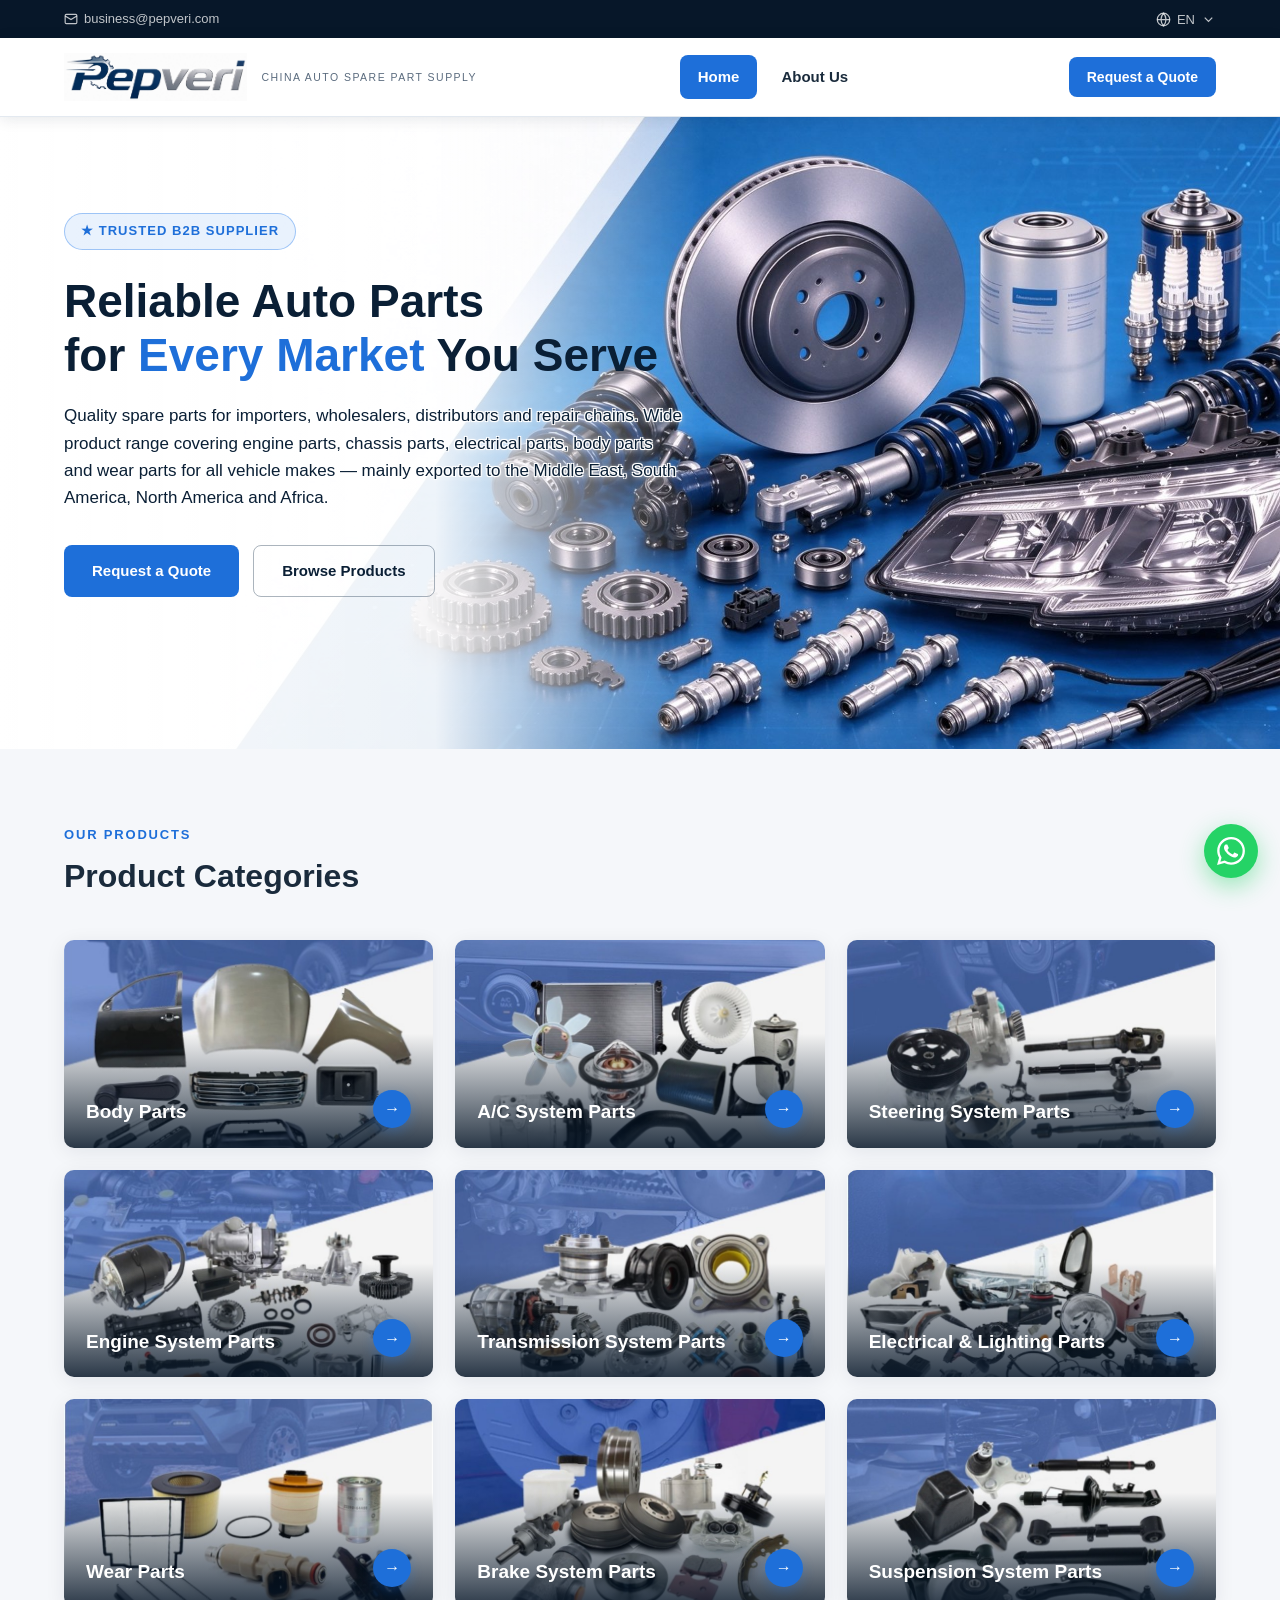
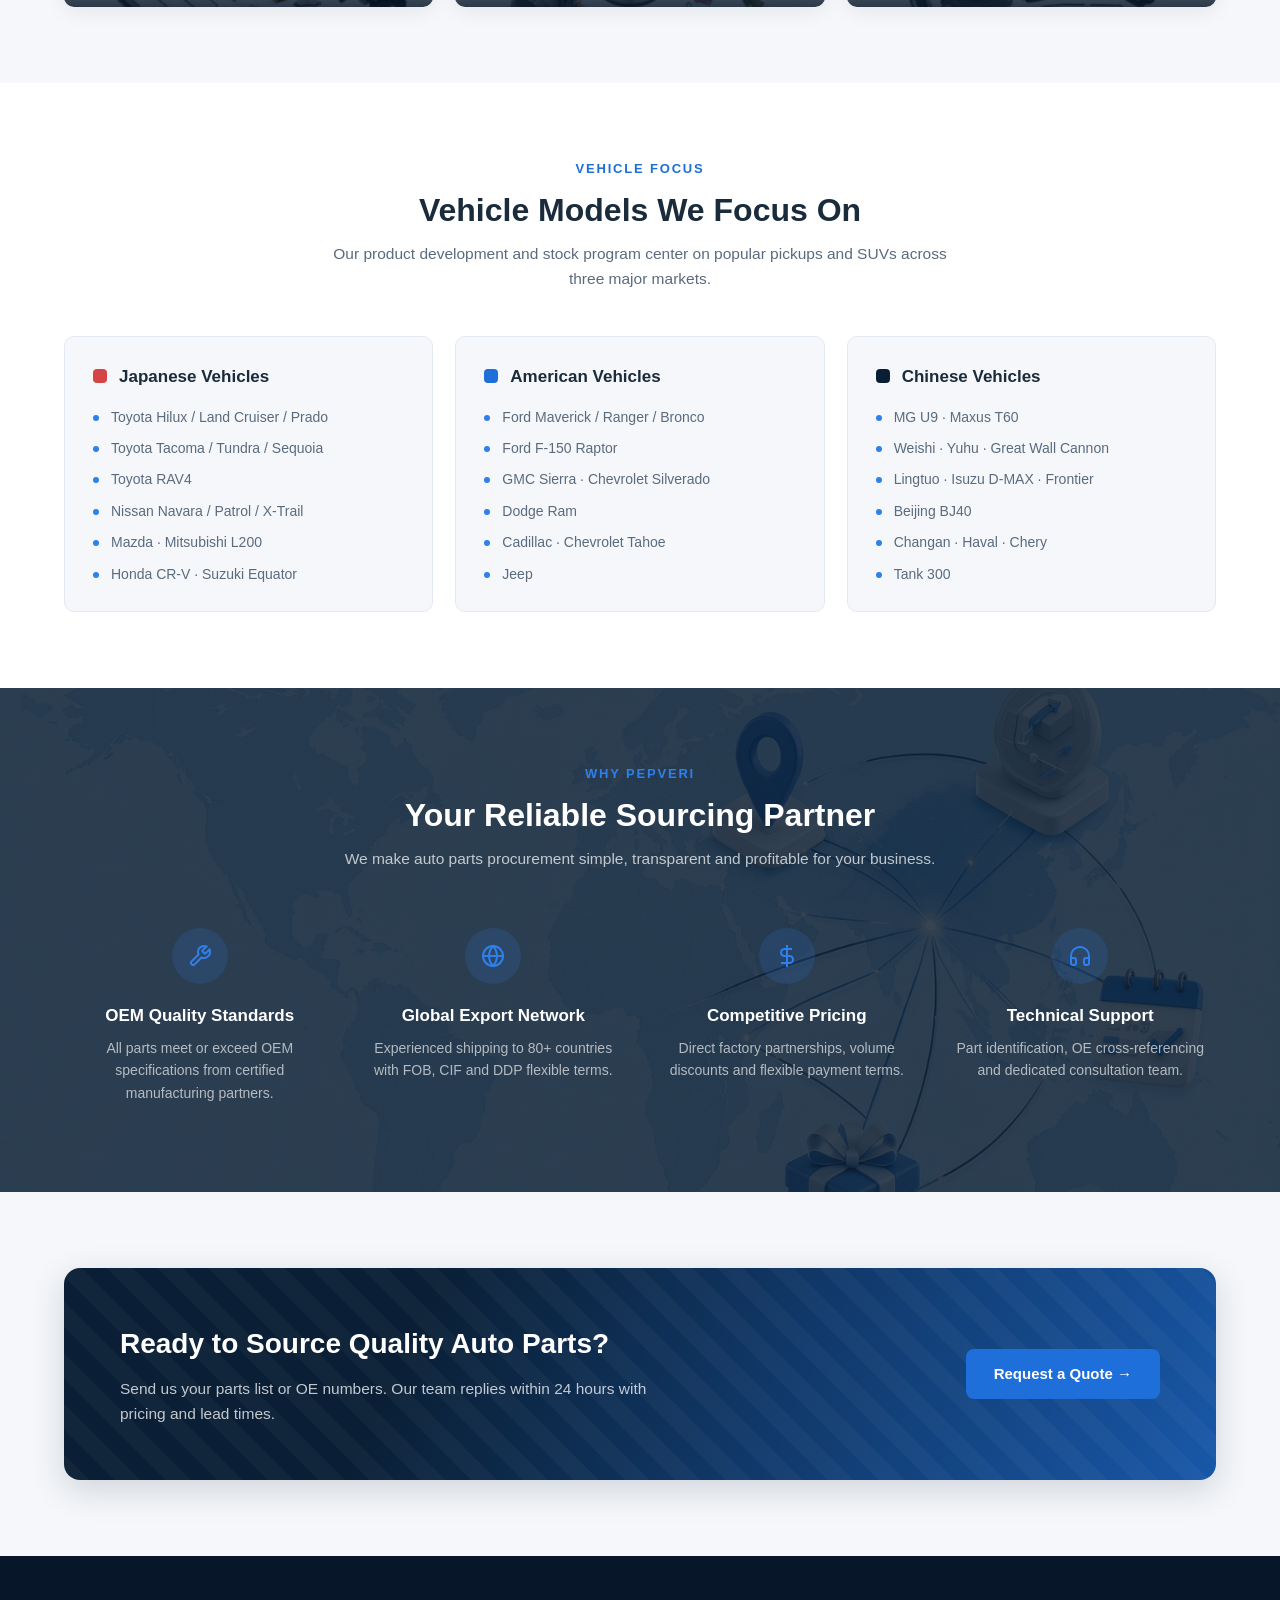
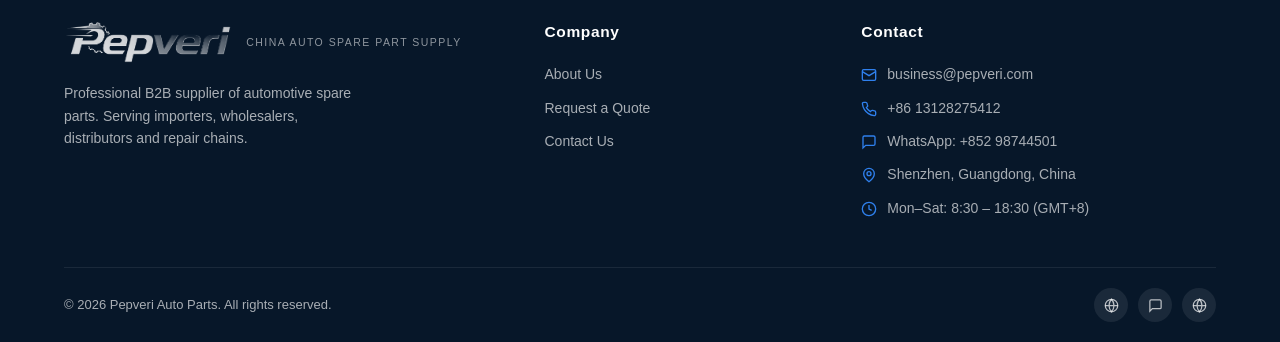
==== commit d36afd35: "Replace site with Pepveri auto parts website; archive previous peptide site to legacy/ (branch: lega" ====
--- a/index.html
+++ b/index.html
@@ -1,903 +1,200 @@
 <!DOCTYPE html>
 <html lang="en">
 <head>
-<meta charset="UTF-8">
-<meta name="viewport" content="width=device-width, initial-scale=1.0">
-<title>PepVeri — Custom Peptide Synthesis & Catalog Research Peptides | China Peptide Supply</title>
-<meta name="description" content="PepVeri provides complex custom peptide synthesis and off-the-shelf catalog research peptides from China. HPLC & MS documented, default NDA, compliant RUO supply. For research use only.">
-<style>
-:root{
-  --navy:#0F2440; --blue:#0D6DA8; --teal:#2BBFA5;
-  --teal-dark:#0E8A78; --blue-deep:#0A3B5C; --navy-soft:#33475C;
-  --teal-tint:#E3F6F1; --blue-tint:#E6F1F9; --line:#D8E0E8; --bg:#F5F4F2;
-  --grad-primary:linear-gradient(90deg,#2BBFA5 0%,#0D6DA8 100%);
-  --grad-dark:linear-gradient(90deg,#0F2440 0%,#0D6DA8 100%);
-  --grad-hover:linear-gradient(90deg,#0E8A78 0%,#0A5588 100%);
-  --hero-overlay:rgba(15,36,64,0.90);
-  --font:-apple-system,"Helvetica Neue",Arial,"PingFang SC",sans-serif;
-}
-*{margin:0;padding:0;box-sizing:border-box}
-html{scroll-behavior:smooth}
-body{font-family:var(--font);color:var(--navy-soft);background:#fff;line-height:1.6}
-img{max-width:100%}
-a{text-decoration:none;color:inherit}
-ul{list-style:none}
-.wrap{max-width:1180px;margin:0 auto;padding:0 24px}
-h1,h2,h3,h4{color:var(--navy);font-weight:600;line-height:1.25}
-.section{padding:72px 0}
-.section.alt{background:var(--bg)}
-.kicker{display:inline-block;font-size:13px;font-weight:600;letter-spacing:.08em;text-transform:uppercase;color:var(--teal-dark);margin-bottom:12px}
-.section h2{font-size:32px;margin-bottom:14px}
-.section .lead{max-width:760px;font-size:17px;color:var(--navy-soft)}
-.btn{display:inline-flex;align-items:center;justify-content:center;gap:8px;padding:13px 28px;border-radius:8px;font-size:15px;font-weight:600;cursor:pointer;border:none;transition:all .2s;white-space:nowrap}
-.btn-primary{background:var(--grad-primary);color:#fff}
-.btn-primary:hover{background:var(--grad-hover);transform:translateY(-1px)}
-.btn-outline{background:transparent;color:var(--teal);border:1.5px solid var(--teal)}
-.btn-outline:hover{background:var(--teal-tint)}
-.btn-dark{background:var(--grad-dark);color:#fff}
-.btn-dark:hover{background:var(--grad-hover)}
-
-/* ===== announcement ===== */
-.announce{background:var(--navy);color:#C3D2DE;font-size:13px}
-.announce .wrap{display:flex;align-items:center;justify-content:space-between;height:38px}
-.announce .btn-contact{background:var(--grad-primary);color:#fff;padding:5px 16px;border-radius:99px;font-size:12px;font-weight:600}
-.announce .btn-contact:hover{background:var(--grad-hover)}
-
-/* ===== header / nav ===== */
-.header{position:sticky;top:0;z-index:100;background:#fff;border-bottom:1px solid var(--line)}
-.nav{display:flex;align-items:center;height:64px;gap:28px}
-.logo img{height:42px;display:block}
-.menu{display:flex;gap:26px;flex:1}
-.menu>li{position:relative}
-.menu>li>a{display:flex;align-items:center;gap:5px;padding:20px 0;font-size:14.5px;font-weight:500;color:var(--navy-soft);border-bottom:2px solid transparent}
-.menu>li>a:hover{color:var(--blue)}
-.menu>li>a .caret{font-size:10px;color:#98A6B3}
-.nav-right{display:flex;align-items:center;gap:10px}
-.lang{position:relative}
-.lang>button{display:flex;align-items:center;gap:6px;background:var(--bg);border:1px solid var(--line);border-radius:8px;padding:9px 12px;font-size:13px;font-weight:600;color:var(--navy);cursor:pointer;font-family:var(--font)}
-.lang-drop{display:none;position:absolute;top:110%;right:0;background:#fff;border:1px solid var(--line);border-radius:8px;min-width:150px;box-shadow:0 8px 24px rgba(15,36,64,.12);overflow:hidden}
-.lang.open .lang-drop{display:block}
-.lang-drop a{display:block;padding:10px 14px;font-size:13px}
-.lang-drop a:hover{background:var(--teal-tint)}
-.btn-nav{padding:10px 18px;font-size:13.5px}
-
-/* ===== dropdowns (mega v2) ===== */
-.nav{position:relative}
-.menu>li{position:static}
-.drop{position:absolute;top:100%;left:0;right:0;transform:none;background:#fff;border:1px solid var(--line);border-top:none;border-radius:0 0 16px 16px;box-shadow:0 32px 64px -20px rgba(15,36,64,.28);display:none;overflow:hidden}
-.menu>li:hover .drop{display:block}
-.drop::before{content:"";display:block;height:3px;background:var(--grad-primary)}
-.drop-body{display:flex;align-items:stretch;padding:26px 26px 20px}
-.dgroup{flex:1 1 0;min-width:0;padding-right:22px;display:flex;flex-direction:column}
-.dgroup+.dgroup{border-left:1px solid var(--line);padding-left:22px}
-.dgroup h4{display:flex;align-items:flex-start;gap:9px;font-size:11.5px;font-weight:700;letter-spacing:.07em;text-transform:uppercase;color:var(--navy);margin:0 0 10px;line-height:1.35;min-height:40px}
-.gi{width:26px;height:26px;border-radius:8px;display:flex;align-items:center;justify-content:center;color:#fff;flex:none;background:var(--grad-primary)}
-.gi.blue{background:linear-gradient(135deg,#0D6DA8,#0A3B5C)}
-.gi.teal{background:linear-gradient(135deg,#2BBFA5,#0E8A78)}
-.gi.navy{background:linear-gradient(135deg,#33475C,#0F2440)}
-.gi svg{width:15px;height:15px;stroke:currentColor;fill:none;stroke-width:1.8;stroke-linecap:round;stroke-linejoin:round;display:block}
-.subcols{display:grid;grid-template-columns:1fr 1fr;column-gap:20px}
-.drop ul{min-width:0}
-.drop ul li a{display:block;font-size:13px;line-height:1.4;padding:5px 0;color:#5A6B7C;transition:color .15s}
-.drop ul li a:hover{color:var(--blue)}
-.gmore{align-self:flex-start;margin-top:auto;padding-top:10px;font-size:12px;font-weight:600;color:var(--teal-dark);white-space:nowrap}
-.gmore:hover{color:var(--teal)}
-.drop-foot{display:flex;align-items:center;justify-content:space-between;gap:18px;background:linear-gradient(100deg,#0F2440 0%,#0A3B5C 70%,#0D6DA8 160%);color:#fff;padding:16px 24px}
-.drop-foot b{display:block;font-size:13.5px;color:#fff;font-weight:600}
-.drop-foot span{display:block;font-size:12px;color:#AFC4D4;margin-top:2px;max-width:660px}
-.drop-foot .df-acts{display:flex;align-items:center;gap:16px;flex:none}
-.drop-foot .btn{padding:9px 18px;font-size:12.5px}
-.drop-foot .ghost{font-size:12.5px;font-weight:600;color:#7FD6C6;white-space:nowrap}
-.drop-foot .ghost:hover{color:#fff}
-.menu>li>a .caret{transition:transform .2s}
-.menu>li:hover>a .caret{transform:rotate(180deg)}
-.menu>li>a.cur{color:var(--blue);border-bottom:2px solid var(--teal)}
-.hamburger{display:none;background:none;border:1px solid var(--line);border-radius:8px;padding:8px 12px;font-size:18px;cursor:pointer;color:var(--navy)}
-
-/* ===== hero ===== */
-.hero{position:relative;color:#fff;overflow:hidden;background:linear-gradient(120deg,#132E4E 0%,#183D61 45%,#0F2440 100%)}
-.hero-video{position:absolute;inset:0;width:100%;height:100%;object-fit:cover;object-position:center;z-index:0}
-.hero-overlay{position:absolute;inset:0;z-index:1;background:linear-gradient(100deg,rgba(15,36,64,.95) 0%,rgba(15,36,64,.90) 46%,rgba(15,36,64,.76) 100%)}
-.hero .wrap{position:relative;z-index:2;padding:90px 24px 84px;max-width:1180px}
-.hero h1{font-size:43px;line-height:1.16;color:#fff;max-width:900px}
-.hero h1 em{font-style:normal;color:var(--teal)}
-.hero p.sub{margin:22px 0 34px;font-size:17.5px;color:#D3DEE7;max-width:740px}
-.hero-cta{display:flex;gap:14px;flex-wrap:wrap}
-.hero-cta .btn{padding:15px 32px;font-size:16px}
-.hero.hero-media::after{display:none}
-.hero.hero-media::before{display:none}
-
-/* ===== trust strip ===== */
-.strip{background:var(--navy);padding:26px 0}
-.strip .wrap{display:flex;justify-content:space-between;gap:20px;flex-wrap:wrap}
-.strip .item{color:#fff;font-size:14.5px;display:flex;align-items:center;gap:10px}
-.strip .item b{color:var(--teal)}
-.strip .dot{width:9px;height:9px;border-radius:3px;background:var(--teal)}
-
-/* ===== pathways ===== */
-.paths{display:grid;grid-template-columns:1fr 1fr;gap:26px;margin-top:44px}
-.path{border:1px solid var(--line);border-radius:16px;padding:34px;position:relative;transition:all .2s}
-.path:hover{border-color:var(--teal);box-shadow:0 12px 32px rgba(15,36,64,.08)}
-.path .tag{position:absolute;top:-13px;left:30px;background:var(--grad-primary);color:#fff;font-size:11.5px;font-weight:700;letter-spacing:.05em;padding:5px 14px;border-radius:99px}
-.path h3{font-size:22px;margin-bottom:10px}
-.path p{font-size:14.5px;margin-bottom:18px}
-.path ul{margin-bottom:24px}
-.path ul li{font-size:14px;padding:5px 0 5px 24px;position:relative}
-.path ul li::before{content:"✓";position:absolute;left:0;color:var(--teal);font-weight:700}
-.path .btn{width:100%}
-
-.process-block{margin-top:56px;padding-top:44px;border-top:1px solid var(--line)}
-.process-title{font-size:24px;margin-bottom:8px}
-.process-sub{font-size:15px;color:var(--navy-soft);max-width:720px;margin-bottom:6px}
-
-/* custom synthesis stepper */
-.steps{display:grid;grid-template-columns:repeat(5,1fr);gap:16px;margin-top:48px}
-.step{position:relative}
-.step .n{width:46px;height:46px;border-radius:50%;background:var(--grad-primary);color:#fff;display:flex;align-items:center;justify-content:center;font-weight:700;font-size:17px;margin-bottom:18px;position:relative;z-index:1}
-.step:not(:last-child)::after{content:"";position:absolute;top:22px;left:56px;right:-12px;height:2px;background:repeating-linear-gradient(90deg,#C9D6E0 0 6px,transparent 6px 12px)}
-.step h3{font-size:15px;margin-bottom:7px}
-.step p{font-size:13px;color:#68788A}
-.steps-cta{display:flex;align-items:center;gap:16px;margin-top:44px;flex-wrap:wrap}
-
-/* parallax band: fixed background, content scrolls */
-.parallax{
-  background:linear-gradient(rgba(15,36,64,.82),rgba(15,36,64,.82)),url("data:image/svg+xml,%3Csvg xmlns="http://www.w3.org/2000/svg" width="1920" height="1080" viewBox="0 0 1920 1080" preserveAspectRatio="xMidYMid slice"%3E%0A  %3Cdefs%3E%0A    %3ClinearGradient id="bg" x1="0" y1="0" x2="1" y2="1"%3E%0A      %3Cstop offset="0" stop-color="%230F2440"/%3E%0A      %3Cstop offset="0.55" stop-color="%23123a5e"/%3E%0A      %3Cstop offset="1" stop-color="%230D6DA8"/%3E%0A    %3C/linearGradient%3E%0A    %3CradialGradient id="glow" cx="0.72" cy="0.3" r="0.6"%3E%0A      %3Cstop offset="0" stop-color="%232BBFA5" stop-opacity="0.35"/%3E%0A      %3Cstop offset="1" stop-color="%232BBFA5" stop-opacity="0"/%3E%0A    %3C/radialGradient%3E%0A    %3CradialGradient id="glow2" cx="0.2" cy="0.8" r="0.55"%3E%0A      %3Cstop offset="0" stop-color="%230D6DA8" stop-opacity="0.5"/%3E%0A      %3Cstop offset="1" stop-color="%230D6DA8" stop-opacity="0"/%3E%0A    %3C/radialGradient%3E%0A    %3Cpattern id="grid" width="80" height="80" patternUnits="userSpaceOnUse"%3E%0A      %3Cpath d="M80 0H0v80" fill="none" stroke="%237FA8C9" stroke-opacity="0.12" stroke-width="1"/%3E%0A    %3C/pattern%3E%0A  %3C/defs%3E%0A  %3Crect width="1920" height="1080" fill="url(%23bg)"/%3E%0A  %3Crect width="1920" height="1080" fill="url(%23grid)"/%3E%0A  %3Crect width="1920" height="1080" fill="url(%23glow)"/%3E%0A  %3Crect width="1920" height="1080" fill="url(%23glow2)"/%3E%0A  %3C!-- molecular network --%3E%0A  %3Cg stroke="%237FD6C6" stroke-opacity="0.35" stroke-width="2" fill="none"%3E%0A    %3Cpath d="M1560 220 L1700 320 L1840 260"/%3E%0A    %3Cpath d="M1700 320 L1760 470"/%3E%0A    %3Cpath d="M300 840 L440 760 L560 850 L700 770"/%3E%0A    %3Cpath d="M440 760 L420 620"/%3E%0A    %3Cpath d="M1240 900 L1380 830 L1500 910"/%3E%0A  %3C/g%3E%0A  %3Cg fill="%232BBFA5" fill-opacity="0.8"%3E%0A    %3Ccircle cx="1560" cy="220" r="9"/%3E%0A    %3Ccircle cx="1700" cy="320" r="13"/%3E%0A    %3Ccircle cx="1840" cy="260" r="7"/%3E%0A    %3Ccircle cx="1760" cy="470" r="9"/%3E%0A    %3Ccircle cx="300" cy="840" r="9"/%3E%0A    %3Ccircle cx="440" cy="760" r="13"/%3E%0A    %3Ccircle cx="560" cy="850" r="8"/%3E%0A    %3Ccircle cx="700" cy="770" r="10"/%3E%0A    %3Ccircle cx="420" cy="620" r="7"/%3E%0A    %3Ccircle cx="1240" cy="900" r="9"/%3E%0A    %3Ccircle cx="1380" cy="830" r="12"/%3E%0A    %3Ccircle cx="1500" cy="910" r="7"/%3E%0A  %3C/g%3E%0A  %3Cg fill="%23FFFFFF" fill-opacity="0.14"%3E%0A    %3Ccircle cx="900" cy="180" r="5"/%3E%0A    %3Ccircle cx="1120" cy="260" r="4"/%3E%0A    %3Ccircle cx="760" cy="420" r="4"/%3E%0A    %3Ccircle cx="1020" cy="560" r="5"/%3E%0A    %3Ccircle cx="620" cy="300" r="3"/%3E%0A    %3Ccircle cx="1300" cy="520" r="4"/%3E%0A    %3Ccircle cx="860" cy="720" r="4"/%3E%0A    %3Ccircle cx="1620" cy="640" r="5"/%3E%0A  %3C/g%3E%0A%3C/svg%3E%0A") center/cover no-repeat;
-  background-attachment:fixed;
-}
-.parallax .kicker{color:var(--teal)}
-.parallax h2{color:#fff}
-.parallax .lead{color:#C3D2DE}
-.parallax .pillar{background:rgba(255,255,255,.08);border:1px solid rgba(255,255,255,.18);backdrop-filter:blur(6px)}
-.parallax .pillar h3{color:#fff}
-.parallax .pillar p{color:#C3D2DE}
-
-/* supply chain visual cards */
-.flow4{display:grid;grid-template-columns:repeat(4,1fr);gap:18px;margin-top:44px}
-.fcard{background:#fff;border:1px solid var(--line);border-radius:14px;padding:18px 18px 22px;transition:all .2s;display:flex;flex-direction:column;gap:10px}
-.fcard:hover{border-color:var(--teal);transform:translateY(-3px);box-shadow:0 10px 26px rgba(15,36,64,.08)}
-.fcard .fig{background:linear-gradient(160deg,#F7FAFC 0%,#EAF3F7 100%);border-radius:10px;height:130px;overflow:hidden}
-.fcard .fig svg{width:100%;height:100%}
-.fcard h3{font-size:15.5px}
-.fcard p{font-size:12.5px;color:#68788A;flex:1}
-.flow-arrow{display:none}
-
-/* ===== grids ===== */
-.grid-5{display:grid;grid-template-columns:repeat(5,1fr);gap:18px;margin-top:44px}
-.pcard{border-radius:14px;padding:0;overflow:hidden;background:var(--grad-primary);color:#fff;transition:all .2s;display:flex;flex-direction:column}
-.pcard:hover{transform:translateY(-4px);box-shadow:0 14px 32px rgba(13,109,168,.32)}
-.pcard-img{display:flex;align-items:center;justify-content:center;font-size:44px;height:120px;background:rgba(255,255,255,.14);border-bottom:1px solid rgba(255,255,255,.18)}
-.pcard h3{font-size:16px;color:#fff;padding:18px 18px 6px}
-.pcard p{font-size:13px;color:rgba(255,255,255,.88);padding:0 18px;flex:1}
-.pcard .count{align-self:flex-start;margin:14px 18px 18px;font-size:12px;font-weight:700;color:#fff;background:rgba(255,255,255,.18);border:1px solid rgba(255,255,255,.3);border-radius:99px;padding:4px 12px}
-.btn-white{background:#fff;color:var(--navy)}
-.btn-white:hover{background:var(--teal-tint);transform:translateY(-1px)}
-.grid-types{display:grid;grid-template-columns:repeat(5,1fr);gap:18px;margin-top:44px}
-.tcard{border:1px solid var(--line);border-radius:14px;padding:20px;background:#fff;transition:all .2s;display:flex;flex-direction:column;gap:8px}
-.tcard:hover{border-color:var(--blue);transform:translateY(-3px);box-shadow:0 10px 26px rgba(15,36,64,.08)}
-.tcard .ic{width:38px;height:38px;border-radius:10px;background:var(--blue-tint);display:flex;align-items:center;justify-content:center;font-size:17px}
-.tcard h3{font-size:15px}
-.tcard p{font-size:12.5px;color:#68788A;flex:1}
-.tcard .link{font-size:13px;font-weight:600;color:var(--blue)}
-.chips{display:flex;flex-wrap:wrap;gap:12px;margin-top:36px}
-.chip{border:1px solid var(--line);border-radius:99px;padding:10px 20px;font-size:14px;font-weight:500;color:var(--navy-soft);background:#fff;transition:all .2s}
-.chip:hover{border-color:var(--teal);color:var(--teal-dark);background:var(--teal-tint)}
-
-/* ===== why / pillars ===== */
-.pillars{display:grid;grid-template-columns:repeat(3,1fr);gap:26px;margin-top:44px}
-.pillar{background:#fff;border:1px solid var(--line);border-radius:16px;padding:32px}
-.pillar .num{font-size:13px;font-weight:700;color:var(--teal);margin-bottom:10px}
-.pillar h3{font-size:19px;margin-bottom:10px}
-.pillar p{font-size:14px}
-
-/* ===== QC ===== */
-.qc{display:grid;grid-template-columns:1.1fr 1fr;gap:48px;align-items:center}
-.qc-visual{background:#fff;border:1px solid var(--line);border-radius:14px;padding:20px}
-.qc-visual .chart{height:210px;border-radius:8px;background:linear-gradient(180deg,#FDFEFE,#F2F6F8);position:relative;overflow:hidden}
-.qc-visual .chart svg{position:absolute;inset:0;width:100%;height:100%}
-.qc-visual .cap{display:flex;justify-content:space-between;font-size:11.5px;color:#8895A1;margin-top:10px}
-.qc ul li{padding:9px 0 9px 30px;position:relative;font-size:15px}
-.qc ul li::before{content:"✓";position:absolute;left:0;top:9px;width:20px;height:20px;border-radius:50%;background:var(--teal-tint);color:var(--teal-dark);font-size:12px;font-weight:700;display:flex;align-items:center;justify-content:center}
-
-/* ===== FAQ ===== */
-.faq details{border:1px solid var(--line);border-radius:12px;background:#fff;margin-bottom:12px;overflow:hidden}
-.faq summary{padding:18px 22px;font-weight:600;color:var(--navy);cursor:pointer;font-size:15.5px;list-style:none;display:flex;justify-content:space-between;align-items:center}
-.faq summary::after{content:"+";font-size:20px;color:var(--teal);transition:transform .2s}
-.faq details[open] summary::after{transform:rotate(45deg)}
-.faq .a{padding:0 22px 18px;font-size:14.5px}
-
-/* ===== CTA band ===== */
-.cta-band{background:linear-gradient(100deg,var(--navy) 0%,var(--blue) 130%);color:#fff;padding:72px 0}
-.cta-band .wrap{display:flex;align-items:center;justify-content:space-between;gap:30px;flex-wrap:wrap}
-.cta-band h2{color:#fff;font-size:30px;max-width:560px}
-.cta-band h2 em{font-style:normal;color:var(--teal)}
-.cta-band p{color:#C9D6E0;margin-top:10px;max-width:520px}
-
-/* ===== footer ===== */
-footer{background:var(--navy);color:#9FB2C4;font-size:13.5px;padding:56px 0 90px}
-.foot-grid{display:grid;grid-template-columns:1.4fr 1fr 1fr 1fr;gap:36px;margin-bottom:36px}
-.foot-grid img{height:46px;margin-bottom:16px}
-.foot-grid h4{color:#fff;font-size:13.5px;margin-bottom:14px}
-.foot-grid li{margin-bottom:8px}
-.foot-grid a:hover{color:var(--teal)}
-.ruo{border-top:1px solid rgba(255,255,255,.12);padding-top:20px;font-size:12px;color:#6B8199}
-
-/* mobile sticky */
-.sticky-cta{display:none;position:fixed;bottom:0;left:0;right:0;padding:10px 14px calc(10px + env(safe-area-inset-bottom));background:rgba(255,255,255,.96);border-top:1px solid var(--line);z-index:99}
-.sticky-cta .btn{width:100%}
-
-/* ===== responsive ===== */
-@media(max-width:1020px){
-  .menu{display:none;position:absolute;top:64px;left:0;right:0;background:#fff;flex-direction:column;gap:0;padding:10px 24px 24px;border-bottom:1px solid var(--line);box-shadow:0 20px 40px rgba(15,36,64,.12);max-height:calc(100vh - 64px);overflow:auto}
-  .menu.open{display:flex}
-  .menu>li{border-bottom:1px solid var(--line)}
-  .menu>li:last-child{border-bottom:none}
-  .menu>li>a{padding:15px 0;width:100%}
-  .drop{position:static;transform:none;display:none!important;box-shadow:none;border:none;padding:0 0 14px;min-width:0;flex-direction:column}
-  .menu>li.acc-open .drop{display:flex!important}
-  .menu>li.has-acc>a::after{content:"▾";margin-left:auto;font-size:12px;color:#98A6B3}
-  .drop::before{display:none}
-  .drop-body{flex-direction:column;padding:12px 4px 4px}
-  .dgroup{padding:0}
-  .dgroup+.dgroup{border-left:none;border-top:1px solid var(--line);margin-top:14px;padding-top:14px;padding-left:0}
-  .dgroup h4{font-size:12px;min-height:0;margin-bottom:10px}
-  .drop ul li a{font-size:13.5px;padding:6px 0}
-  .subcols{grid-template-columns:1fr;column-gap:0}
-  .drop-foot{flex-direction:column;align-items:flex-start;gap:10px;padding:14px 16px;margin:10px 0 8px;border-radius:12px}
-  .drop-foot .df-acts{flex-wrap:wrap}
-  .hamburger{display:block}
-  .nav{gap:12px}
-  .btn-nav{display:none}
-  .grid-5,.grid-types{grid-template-columns:repeat(2,1fr)}
-  .flow4{grid-template-columns:repeat(2,1fr)}
-  .steps{grid-template-columns:1fr;gap:0}
-  .step{padding:0 0 26px 66px}
-  .step .n{position:absolute;left:0;top:0;margin-bottom:0}
-  .step:not(:last-child)::after{top:50px;left:23px;right:auto;bottom:-4px;width:2px;height:auto;background:repeating-linear-gradient(180deg,#C9D6E0 0 6px,transparent 6px 12px)}
-  .pillars{grid-template-columns:1fr}
-  .paths{grid-template-columns:1fr}
-  .qc{grid-template-columns:1fr}
-  .hero-card{display:none}
-  .hero h1{font-size:34px}
-  .foot-grid{grid-template-columns:1fr 1fr}
-  .sticky-cta{display:block}
-  footer{padding-bottom:120px}
-  .announce .txt{font-size:11px}
-}
-@media(max-width:560px){
-  .grid-5,.grid-types{grid-template-columns:1fr}
-  .flow4{grid-template-columns:1fr}
-  .hero .wrap{padding:64px 24px 80px}
-  .hero h1{font-size:29px}
-  .foot-grid{grid-template-columns:1fr}
-}
-/* iOS Safari doesn't support fixed attachment — fall back to scrolling bg */
-@media(max-width:1020px){
-  .parallax{background-attachment:scroll}
-}
-
-/* ===== polish pass ===== */
-.ico{display:flex;align-items:center;justify-content:center}
-.ico svg{width:100%;height:100%;stroke:currentColor;fill:none;stroke-width:1.5;stroke-linecap:round;stroke-linejoin:round;display:block}
-.btn{border-radius:10px}
-/* hero: add depth + technical grid so the dark area is not flat */
-.hero{background:linear-gradient(120deg,#132E4E 0%,#183D61 45%,#0F2440 100%)}
-.hero::after{content:"";position:absolute;inset:0;pointer-events:none;background-image:
-  radial-gradient(circle at 86% 2%,rgba(43,191,165,.13),transparent 52%),
-  linear-gradient(rgba(255,255,255,.032) 1px,transparent 1px),
-  linear-gradient(90deg,rgba(255,255,255,.032) 1px,transparent 1px);
-  background-size:auto,96px 96px,96px 96px;
-  -webkit-mask-image:linear-gradient(180deg,rgba(0,0,0,.95),rgba(0,0,0,.30))}
-.hero .wrap{z-index:2}
-.hero h1{letter-spacing:-.012em}
-/* pathway cards: pill inside the card, buttons no longer full width */
-.path .tag{position:static;display:inline-block;margin-bottom:14px}
-.path .btn{width:auto;align-self:flex-start;padding:12px 26px;font-size:14px}
-/* parallax: solid navy fallback so text survives if the image fails */
-.parallax{background-color:var(--navy)}
-.parallax .lead{color:#D9E4ED}
-.parallax .pillar p{color:#CFDBE5}
-/* tables: closed border + radius */
-.table-wrap{border:1px solid var(--line);border-radius:14px;background:#fff;overflow-x:auto;box-shadow:0 2px 10px rgba(15,36,64,.05)}
-.mtable{border-radius:0;box-shadow:none;margin-top:0}
-.mtable tbody tr:last-child td{border-bottom:none}
-/* faq centered, blog cards equal height */
-.faq{margin-left:auto;margin-right:auto}
-.post{display:flex;flex-direction:column}
-.post .meta{margin-top:auto;padding-top:8px}
-
-/* product cards: fixed icon band, aligned titles and badges */
-.section.tight{padding:52px 0}
-.grid-5{max-width:1040px;margin:34px auto 0;gap:16px}
-.pcard-img{display:flex;align-items:center;justify-content:center;height:100px;background:linear-gradient(180deg,rgba(255,255,255,.17),rgba(255,255,255,.05));border-bottom:1px solid rgba(255,255,255,.16)}
-.pcard-img .ico{width:50px;height:50px;color:#fff;opacity:.96}
-.pcard-img .ico svg{width:100%;height:100%;stroke:currentColor;fill:none;stroke-width:1.55;stroke-linecap:round;stroke-linejoin:round}
-.pcard h3{font-size:15px;color:#fff;padding:16px 16px 4px;min-height:54px}
-.pcard .count{margin:auto 16px 16px}
-
-
-/* ===== behind every batch: gradient media cards ===== */
-.section.dark{background:linear-gradient(155deg,#0F2440 0%,#15375A 55%,#0F2440 100%);color:#fff}
-.section.dark h2{color:#fff}
-.section.dark .lead{color:#C6D3DF}
-.flow4{display:grid;grid-template-columns:repeat(4,1fr);gap:30px;margin-top:44px}
-.fcard{position:relative;background:var(--grad-primary);border:none;border-radius:18px;padding:26px 20px 26px;color:#fff;display:flex;flex-direction:column;align-items:center;text-align:center;gap:12px;box-shadow:0 14px 30px rgba(4,18,32,.35)}
-.fcard:hover{transform:translateY(-4px);box-shadow:0 20px 36px rgba(4,18,32,.45);border:none}
-.fcard::after{content:"";position:absolute;right:-26px;top:50%;transform:translateY(-50%);width:22px;height:22px;background:url("data:image/svg+xml,%3Csvg xmlns='http://www.w3.org/2000/svg' viewBox='0 0 24 24' fill='none' stroke='%2363E7CE' stroke-width='2.4' stroke-linecap='round' stroke-linejoin='round'%3E%3Cpath d='M3 12h16M12 5l7 7-7 7'/%3E%3C/svg%3E") center/contain no-repeat}
-.flow4 .fcard:last-child::after{display:none}
-.fcard .fig{height:auto;width:100%;background:none;border-radius:0;overflow:visible;display:flex;align-items:center;justify-content:center;padding:2px 0}
-.fcard .fig svg{width:72px;height:72px;stroke:#fff;fill:none;stroke-width:2;stroke-linecap:round;stroke-linejoin:round}
-.fcard h3{font-size:16px;color:#fff;line-height:1.3}
-.fcard p{font-size:12.5px;color:rgba(255,255,255,.9);flex:1;line-height:1.6}
-@media(max-width:1020px){
-  .flow4{grid-template-columns:repeat(2,1fr);gap:18px}
-  .fcard{padding:22px 16px}
-  .fcard::after{display:none}
-}
-
-/* ===== mobile polish ===== */
-.announce .btn-contact{white-space:nowrap}
-@media(max-width:560px){
-  .announce .wrap{height:auto;min-height:34px;padding:7px 16px;gap:10px}
-  .announce .txt{font-size:10px;line-height:1.4;flex:1;min-width:0}
-  .announce .btn-contact{flex:0 0 auto;padding:5px 12px;font-size:11px}
-  .hero-cta{gap:10px}
-  .hero-cta .btn{width:100%}
-  .pcard-img{height:96px}
-  .pcard h3{min-height:0;padding:16px 16px 4px}
-  .pcard .count{margin:10px 16px 16px}
-  .section{padding:56px 0}
-  .section h2{font-size:26px}
-  .section .lead{font-size:15.5px}
-  .hero h1.h-page{font-size:26px}
-}
-@media(max-width:1020px){
-  .hero h1.h-page{font-size:31px}
-}
-
-
-/* ===== what we do: dual business lines ===== */
-.biz-bridge{display:flex;align-items:center;justify-content:center;gap:16px;margin-top:38px}
-.biz-bridge .line{height:1px;flex:1;max-width:160px}
-.biz-bridge .line.l{background:linear-gradient(90deg,rgba(216,224,232,0),var(--line))}
-.biz-bridge .line.r{background:linear-gradient(90deg,var(--line),rgba(216,224,232,0))}
-.biz-bridge .lbl{font-size:11.5px;font-weight:700;letter-spacing:.1em;text-transform:uppercase;color:var(--teal-dark);background:var(--teal-tint);border-radius:99px;padding:7px 16px}
-.biz-grid{display:grid;grid-template-columns:1fr 1fr;gap:26px;margin-top:26px}
-.biz-card{border:1px solid var(--line);border-radius:18px;padding:28px;background:#fff;display:flex;flex-direction:column;transition:box-shadow .2s,border-color .2s}
-.biz-card:hover{border-color:rgba(43,191,165,.5);box-shadow:0 14px 34px rgba(15,36,64,.08)}
-.biz-head h3{font-size:19px;margin-bottom:9px}
-.biz-head p{font-size:13.8px;color:#68788A;line-height:1.65}
-.biz-items{display:grid;grid-template-columns:1fr 1fr;gap:13px;margin:22px 0 24px}
-.biz-item{position:relative;border:1px solid var(--line);border-radius:12px;padding:18px 14px 15px;display:flex;align-items:center;gap:11px;background:#fff;transition:all .2s}
-.biz-item::before{content:"";position:absolute;left:13px;top:-1px;width:42px;height:4px;border-radius:0 0 4px 4px;background:var(--grad-primary)}
-.biz-item:hover{border-color:rgba(43,191,165,.55);box-shadow:0 8px 18px rgba(15,36,64,.07)}
-.bi-ico{flex:0 0 34px;width:34px;height:34px;border-radius:10px;background:var(--teal-tint);color:var(--teal-dark);display:flex;align-items:center;justify-content:center}
-.bi-ico svg{width:19px;height:19px;stroke:currentColor;fill:none;stroke-width:1.7;stroke-linecap:round;stroke-linejoin:round}
-.biz-item p{font-size:12.8px;color:var(--navy-soft);line-height:1.5}
-.biz-card .btn{align-self:flex-start;margin-top:auto}
-
-/* ===== about split ===== */
-.about-split{display:grid;grid-template-columns:1.05fr 1fr;gap:54px;align-items:center}
-.about-copy p{font-size:15px;color:var(--navy-soft);line-height:1.78;margin-top:16px}
-.about-facts{display:flex;gap:34px;margin:26px 0 28px;flex-wrap:wrap}
-.about-facts span{display:block;font-size:24px;font-weight:800;color:var(--navy);line-height:1.1}
-.about-facts small{font-size:12.5px;color:#8895A1}
-.about-media{position:relative;border-radius:20px;overflow:hidden;aspect-ratio:4/3;background:var(--navy);box-shadow:0 18px 42px rgba(15,36,64,.18)}
-.about-media img{width:100%;height:100%;object-fit:cover;display:block}
-.about-media .chip{position:absolute;left:16px;bottom:16px;background:rgba(9,24,42,.66);border:1px solid rgba(255,255,255,.22);color:#fff;font-size:11.5px;font-weight:600;letter-spacing:.03em;padding:7px 14px;border-radius:99px;-webkit-backdrop-filter:blur(6px);backdrop-filter:blur(6px)}
-@media(max-width:1020px){
-  .about-split{grid-template-columns:1fr;gap:34px}
-  .biz-grid{grid-template-columns:1fr}
-}
-@media(max-width:560px){
-  .biz-items{grid-template-columns:1fr}
-  .biz-card{padding:22px 18px}
-  .biz-head h3{font-size:17px}
-  .biz-bridge .line{display:none}
-  .about-facts{gap:22px;margin:20px 0 22px}
-  .about-facts span{font-size:20px}
-}
-
-/* strip: 2x2 grid on mobile */
-@media(max-width:560px){
-  .strip .wrap{display:grid;grid-template-columns:1fr 1fr;gap:12px 16px}
-  .strip .item{font-size:12.5px;gap:8px;align-items:center;line-height:1.4}
-}
-
-/* ===== mobile: compact product rows + tighter hero ===== */
-@media(max-width:560px){
-  .grid-5{gap:10px;margin-top:26px}
-  .pcard{flex-direction:row;align-items:center;padding:0 14px;min-height:66px}
-  .pcard-img{width:40px;height:40px;flex:0 0 40px;background:none;border:none;padding:0}
-  .pcard-img .ico{width:32px;height:32px}
-  .pcard h3{min-height:0;padding:14px 0;font-size:14px;flex:1}
-  .pcard .count{margin:0 0 0 auto;flex:0 0 auto;font-size:11px;padding:3px 9px}
-  .hero .wrap{padding:56px 24px 56px}
-  .flow4{grid-template-columns:1fr;gap:12px}
-  .logo img{height:34px}
-  .fcard{display:grid;grid-template-columns:54px 1fr;grid-template-areas:"ico title" "ico text";column-gap:14px;row-gap:3px;text-align:left;align-items:center;padding:16px 18px}
-  .fcard .fig{grid-area:ico;width:54px;height:54px;padding:0}
-  .fcard .fig svg{width:46px;height:46px}
-  .fcard h3{grid-area:title;font-size:15px}
-  .fcard p{grid-area:text;flex:none;font-size:12px;line-height:1.55}
-  .fcard{padding:20px 16px}
-  .fcard .fig svg{width:58px;height:58px}
-}
-</style>
+  <meta charset="UTF-8">
+  <meta name="viewport" content="width=device-width, initial-scale=1.0">
+  <title>Pepveri Auto Parts | B2B Auto Spare Parts Supplier & Exporter from China</title>
+  <meta name="description" content="Pepveri is a professional B2B auto parts supplier offering engine, chassis, electrical, body and wear parts for pickups and SUVs, exporting to the Middle East, South America, North America and Africa.">
+  <link rel="icon" type="image/png" href="images/favicon.png">
+  <link rel="apple-touch-icon" href="images/apple-touch-icon.png">
+  <link rel="stylesheet" href="css/style.css">
 </head>
 <body>
-
-<!-- announcement bar -->
-<div class="announce">
-  <div class="wrap">
-    <span class="txt">For research use only · Not for human therapeutic use · NDA available on request</span>
-    <a class="btn-contact" href="inquiry.html">Contact us</a>
-  </div>
-</div>
-
-<!-- header -->
-<header class="header">
-  <div class="wrap nav">
-    <a class="logo" href="#"><img src="assets/logo.png" alt="PepVeri — China Peptide Supply"></a>
-    <button class="hamburger" id="hamburger" aria-label="Menu">☰</button>
-    <ul class="menu" id="menu">
-      <li><a href="#" class="cur">Home</a></li>
-      <li class="has-acc">
-        <a href="custom-synthesis.html">Custom Synthesis <span class="caret">▾</span></a>
-        <div class="drop">
-          <div class="drop-body">
-            <div class="dgroup">
-              <h4><span class="gi"><svg viewBox="0 0 24 24"><path d="M4 5.5h16v11H12l-4.6 3.6v-3.6H4z"/><path d="M8.6 11.2l2.4 2.4 4.5-4.6"/></svg></span>Custom Peptide Types</h4>
-              <div class="subcols">
-                <ul>
-                  <li><a href="custom-synthesis.html#types">Linear Peptides</a></li>
-                  <li><a href="custom-synthesis.html#types">Disulfide-Bridged Peptides</a></li>
-                  <li><a href="custom-synthesis.html#types">Head-to-Tail Cyclic Peptides</a></li>
-                  <li><a href="custom-synthesis.html#types">Sidechain-Cyclized Peptides</a></li>
-                  <li><a href="custom-synthesis.html#types">TBMB Bicyclic Peptides</a></li>
-                </ul>
-                <ul>
-                  <li><a href="custom-synthesis.html#types">Stapled-Helix Peptides</a></li>
-                  <li><a href="custom-synthesis.html#types">Branched / MAP Peptides</a></li>
-                  <li><a href="custom-synthesis.html#types">Retro-Inverso Peptides</a></li>
-                  <li><a href="custom-synthesis.html#types">Glycopeptides</a></li>
-                  <li><a href="custom-synthesis.html#types">Lipidated / PEGylated Peptides</a></li>
-                </ul>
-              </div>
-              <a class="gmore" href="inquiry.html">Other type? Ask our chemists →</a>
-            </div>
-            <div class="dgroup">
-              <h4><span class="gi blue"><svg viewBox="0 0 24 24"><path d="M9.3 3h5.4M10.4 3v6L5.7 17.6A2.4 2.4 0 0 0 7.8 21h8.4a2.4 2.4 0 0 0 2.1-3.4L13.6 9V3"/><path d="M8 15.4h8"/></svg></span>Modifications &amp; Labels</h4>
-              <div class="subcols">
-                <ul>
-                  <li><a href="custom-synthesis.html#mods">N-Terminal Acetylation</a></li>
-                  <li><a href="custom-synthesis.html#mods">C-Terminal Amidation</a></li>
-                  <li><a href="custom-synthesis.html#mods">Phosphorylation</a></li>
-                  <li><a href="custom-synthesis.html#mods">Biotin Labeling</a></li>
-                </ul>
-                <ul>
-                  <li><a href="custom-synthesis.html#mods">Fluorophore Labeling</a></li>
-                  <li><a href="custom-synthesis.html#mods">Isotope Labeling</a></li>
-                  <li><a href="custom-synthesis.html#mods">Fluorogenic Substrates</a></li>
-                  <li><a href="custom-synthesis.html#mods">Carrier Protein Conjugation</a></li>
-                </ul>
-              </div>
-              <a class="gmore" href="inquiry.html">Custom modifications welcome →</a>
-            </div>
-          </div>
-          <div class="drop-foot">
-            <div>
-              <b>Have a sequence ready?</b>
-              <span>Feasibility review and a firm quote within 1 business day — NDA available before you share anything sensitive.</span>
-            </div>
-            <div class="df-acts">
-              <a class="btn btn-primary" href="inquiry.html">Submit Inquiry</a>
-              <a class="ghost" href="custom-synthesis.html#process">How ordering works →</a>
-            </div>
-          </div>
-        </div>
-      </li>
-      <li class="has-acc">
-        <a href="products.html">Products <span class="caret">▾</span></a>
-        <div class="drop">
-          <div class="drop-body">
-            <div class="dgroup">
-              <h4><span class="gi"><svg viewBox="0 0 24 24"><g transform="rotate(-45 12 12)"><rect x="2.6" y="8.6" width="18.8" height="6.8" rx="3.4"/><path d="M12 8.6v6.8"/></g></svg></span>Pharmaceutical &amp; GMP</h4>
-              <ul>
-                <li><a href="products.html?sub=pre-gmp-cgmp-api-peptides#gmp">Pre-GMP / cGMP API Peptides</a></li>
-                <li><a href="products.html?sub=adc-linker-peptides#research">ADC Linker Peptides</a></li>
-                <li><a href="products.html?sub=glp-1-endocrine-metabolic-peptides#research">GLP-1 / Metabolic Peptides</a></li>
-                <li><a href="products.html?sub=impurity-reference-peptides#gmp">Impurity Reference Standards</a></li>
-              </ul>
-              <a class="gmore" href="products.html#gmp">View line · 27 SKUs →</a>
-            </div>
-            <div class="dgroup">
-              <h4><span class="gi blue"><svg viewBox="0 0 24 24"><circle cx="5.6" cy="6.4" r="2.6"/><circle cx="18.4" cy="6.4" r="2.6"/><circle cx="12" cy="18" r="2.6"/><path d="M8.1 7.4 10.7 15.8M15.9 7.4 13.3 15.8M8.2 6.4h7.6"/></svg></span>Catalog Research Peptides</h4>
-              <ul>
-                <li><a href="products.html?sub=ion-channel-toxin-peptides#research">Ion Channel Toxin Peptides</a></li>
-                <li><a href="products.html?sub=bioactive-research-peptides#research">Bioactive Research Peptides</a></li>
-                <li><a href="products.html?sub=antimicrobial-peptides-amp#research">Antimicrobial Peptides (AMP)</a></li>
-                <li><a href="products.html?sub=amyloid-tau-neurodegeneration-peptides#research">Amyloid &amp; Tau Peptides</a></li>
-                <li><a href="products.html?sub=tag-epitope-peptides#research">Tag &amp; Epitope Peptides</a></li>
-              </ul>
-              <a class="gmore" href="products.html#research">All 10 families →</a>
-            </div>
-            <div class="dgroup">
-              <h4><span class="gi teal"><svg viewBox="0 0 24 24"><path d="M12 3.2c3.4 4 5.9 7.1 5.9 9.9a5.9 5.9 0 1 1-11.8 0c0-2.8 2.5-5.9 5.9-9.9z"/><path d="M9.7 13.7a2.6 2.6 0 0 0 2.3 2.5"/></svg></span>Cosmetic Peptides</h4>
-              <ul>
-                <li><a href="products.html?sub=signal-peptides-matrixyl-family#cosmetic">Signal Peptides (Matrixyl family)</a></li>
-                <li><a href="products.html?sub=melanin-enzyme-inhibitor-repair-peptides#cosmetic">Enzyme-Inhibitor &amp; Repair</a></li>
-                <li><a href="products.html?sub=carrier-peptides#cosmetic">Carrier Peptides</a></li>
-                <li><a href="products.html?sub=carrier-peptides#cosmetic">Copper Peptide (GHK-Cu)</a></li>
-              </ul>
-              <a class="gmore" href="products.html#cosmetic">View line · 28 SKUs →</a>
-            </div>
-            <div class="dgroup">
-              <h4><span class="gi navy"><svg viewBox="0 0 24 24"><path d="M20 4C11 4.4 4.6 9 4.6 15.4A4.6 4.6 0 0 0 9.2 20C15.4 20 20 13.4 20 4z"/><path d="M5.2 19.8c2.6-4.6 6-7.6 10.4-9.6"/></svg></span>Oral Nutraceutical</h4>
-              <ul>
-                <li><a href="products.html?sub=bioactive-food-peptides#nutra">Bioactive Food Peptides</a></li>
-                <li><a href="products.html?sub=collagen-oligopeptides#nutra">Collagen Oligopeptides</a></li>
-                <li><a href="products.html?sub=synthetic-bioactive-oral-peptides#nutra">Synthetic Oral Bioactives</a></li>
-              </ul>
-              <a class="gmore" href="products.html#nutra">View line · 18 SKUs →</a>
-            </div>
-            <div class="dgroup">
-              <h4><span class="gi teal"><svg viewBox="0 0 24 24"><circle cx="6.8" cy="9.2" r="2"/><circle cx="12" cy="7.2" r="2"/><circle cx="17.2" cy="9.2" r="2"/><path d="M12 11.8c-2.9 0-4.9 2.2-4.9 4.5A3.4 3.4 0 0 0 10.5 19.7h3a3.4 3.4 0 0 0 3.4-3.4c0-2.3-2-4.5-4.9-4.5z"/></svg></span>Veterinary &amp; Pet Health</h4>
-              <ul>
-                <li><a href="products.html?sub=feed-additive-antimicrobial-peptides#vet">Feed-Additive AMPs</a></li>
-                <li><a href="products.html?sub=pet-skincare-wound-care-peptides#vet">Pet Skincare &amp; Wound Care</a></li>
-                <li><a href="products.html#vet">Pet Joint &amp; Mobility</a></li>
-              </ul>
-              <a class="gmore" href="products.html#vet">View line · 17 SKUs →</a>
-            </div>
-          </div>
-          <div class="drop-foot">
-            <div>
-              <b>297 SKUs across five product lines</b>
-              <span>Every catalog item ships with HPLC &amp; MS data and a batch CoA — RUO compliant, export-screened, cold-chain delivered.</span>
-            </div>
-            <div class="df-acts">
-              <a class="btn btn-primary" href="products.html">View All Products</a>
-              <a class="ghost" href="inquiry.html">Request bulk pricing →</a>
-            </div>
-          </div>
-        </div>
-      </li>
-      <li><a href="about.html">About</a></li>
-      <li><a href="resources.html">Resources</a></li>
-    </ul>
-    <div class="nav-right">
-      <div class="lang" id="lang">
-        <button id="langBtn"><svg viewBox="0 0 24 24" fill="none" stroke="currentColor" stroke-width="1.6" style="width:15px;height:15px;flex:none"><circle cx="12" cy="12" r="9"/><path d="M3.2 12h17.6"/><path d="M12 3c2.5 2.4 3.9 5.6 3.9 9s-1.4 6.6-3.9 9c-2.5-2.4-3.9-5.6-3.9-9s1.4-6.6 3.9-9z"/></svg> EN <span style="font-size:9px;color:#98A6B3">▾</span></button>
-        <div class="lang-drop">
-          <a href="#" style="color:var(--teal-dark);font-weight:600">English</a>
-          <a href="#" style="color:#98A6B3;cursor:default">中文（coming soon）</a>
-        </div>
-      </div>
-      <a class="btn btn-primary btn-nav" href="inquiry.html">Submit Inquiry</a>
-    </div>
-  </div>
-</header>
-
-<!-- hero -->
-<section class="hero hero-media">
-  <video class="hero-video" autoplay muted loop playsinline preload="auto">
-    <source src="assets/hero.mp4" type="video/mp4">
-  </video>
-  <div class="hero-overlay"></div>
-  <div class="wrap">
-    <h1>Custom &amp; Catalog Peptide Supplier for Research, CRO &amp; Biotech</h1>
-    <p class="sub">One-stop peptide supplier with full QC documents (HPLC, MS, COA) from China.</p>
-    <div class="hero-cta">
-      <a class="btn btn-primary" href="inquiry.html">Submit Inquiry</a>
-      <a class="btn btn-outline" href="#products" style="border-color:var(--teal);color:var(--teal)">Browse Catalog</a>
-    </div>
-  </div>
-</section>
-
-<!-- trust strip -->
-<div class="strip">
-  <div class="wrap">
-    <span class="item"><span class="dot"></span>HPLC &amp; MS on <b>every batch</b></span>
-    <span class="item"><span class="dot"></span><b>NDA by default</b> — your sequence stays yours</span>
-    <span class="item"><span class="dot"></span>RUO compliant · <b>export-screened</b></span>
-    <span class="item"><span class="dot"></span>Crude to <b>&gt;98% purity</b></span>
-  </div>
-</div>
-
-<!-- product categories -->
-<section class="section tight" id="products">
-  <div class="wrap">
-    <span class="kicker">Catalog supply</span>
-    <h2>Five product lines, one quality standard</h2>
-    <p class="lead">Browse by application — every catalog item ships with documentation and full RUO compliance statements.</p>
-    <div class="grid-5">
-      <a class="pcard" href="products.html#gmp">
-        <span class="pcard-img"><span class="ico"><svg viewBox="0 0 24 24"><g transform="rotate(-45 12 12)"><rect x="2.6" y="8.6" width="18.8" height="6.8" rx="3.4"/><path d="M12 8.6v6.8"/></g></svg></span></span>
-        <h3>Pharmaceutical &amp; GMP Peptides</h3>
-        <span class="count">27 SKUs</span>
-      </a>
-      <a class="pcard" href="products.html#research">
-        <span class="pcard-img"><span class="ico"><svg viewBox="0 0 24 24"><circle cx="5.6" cy="6.4" r="2.6"/><circle cx="18.4" cy="6.4" r="2.6"/><circle cx="12" cy="18" r="2.6"/><path d="M8.1 7.4 10.7 15.8M15.9 7.4 13.3 15.8M8.2 6.4h7.6"/></svg></span></span>
-        <h3>Catalog Research Peptides</h3>
-        <span class="count">207 SKUs</span>
-      </a>
-      <a class="pcard" href="products.html#cosmetic">
-        <span class="pcard-img"><span class="ico"><svg viewBox="0 0 24 24"><path d="M12 3.2c3.4 4 5.9 7.1 5.9 9.9a5.9 5.9 0 1 1-11.8 0c0-2.8 2.5-5.9 5.9-9.9z"/><path d="M9.7 13.7a2.6 2.6 0 0 0 2.3 2.5"/></svg></span></span>
-        <h3>Cosmetic Peptides</h3>
-        <span class="count">28 SKUs</span>
-      </a>
-      <a class="pcard" href="products.html#nutra">
-        <span class="pcard-img"><span class="ico"><svg viewBox="0 0 24 24"><path d="M20 4C11 4.4 4.6 9 4.6 15.4A4.6 4.6 0 0 0 9.2 20C15.4 20 20 13.4 20 4z"/><path d="M5.2 19.8c2.6-4.6 6-7.6 10.4-9.6"/></svg></span></span>
-        <h3>Oral Nutraceutical Peptides</h3>
-        <span class="count">18 SKUs</span>
-      </a>
-      <a class="pcard" href="products.html#vet">
-        <span class="pcard-img"><span class="ico"><svg viewBox="0 0 24 24"><circle cx="6.8" cy="9.2" r="2"/><circle cx="12" cy="7.2" r="2"/><circle cx="17.2" cy="9.2" r="2"/><path d="M12 11.8c-2.9 0-4.9 2.2-4.9 4.5A3.4 3.4 0 0 0 10.5 19.7h3a3.4 3.4 0 0 0 3.4-3.4c0-2.3-2-4.5-4.9-4.5z"/></svg></span></span>
-        <h3>Veterinary &amp; Pet Health</h3>
-        <span class="count">17 SKUs</span>
-      </a>
-    </div>
-    <div style="text-align:center;margin-top:30px">
-      <a class="btn btn-primary" href="products.html">View All Products</a>
-    </div>
-  </div>
-</section>
-
-<!-- supply chain (visual) -->
-<section class="section dark" id="sourcing">
-  <div class="wrap">
-    <span class="kicker">Behind every batch</span>
-    <h2>From certified sourcing to your lab bench</h2>
-    <p class="lead">Every catalog and custom batch follows the same controlled chain — traceable raw materials, rigorous multi-method testing, temperature-controlled storage and documented, cold-chain-ready delivery.</p>
-    <div class="flow4">
-      <div class="fcard">
-        <div class="fig">
-          <svg viewBox="0 0 48 48" role="img" aria-label="Certified sourcing"><path d="M13 5.5h14.6L35 12.9v29.6H13z"/><path d="M27.6 5.5v7.4H35"/><path d="M18.8 21h10.4M18.8 27h10.4M18.8 33h6"/></svg>
-        </div>
-        <h3>Certified sourcing</h3>
-        <p>Raw materials purchased from qualified, certified suppliers — with full traceability documentation for every lot.</p>
-      </div>
-      <div class="fcard">
-        <div class="fig">
-          <svg viewBox="0 0 48 48" role="img" aria-label="Rigorous testing"><rect x="6.5" y="11" width="35" height="26" rx="3"/><path d="M6.5 30.4h6l2.6-9.2 3.4 14.2 2.4-5h6l2-9 2.6 9h10.6"/></svg>
-        </div>
-        <h3>Rigorously tested</h3>
-        <p>HPLC, LC-MS and NMR, plus comprehensive QC — certifying identity and purity on every single batch.</p>
-      </div>
-      <div class="fcard">
-        <div class="fig">
-          <svg viewBox="0 0 48 48" role="img" aria-label="Temperature-controlled storage"><rect x="13.5" y="5.5" width="21" height="37" rx="4"/><path d="M13.5 20.5h21"/><path d="M19.5 12v4M19.5 26.5v6"/><path d="M28.5 12h3M28.5 26.5h3"/></svg>
-        </div>
-        <h3>Cold &amp; ready to move</h3>
-        <p>Inventory held in temperature-controlled facilities, positioned for fast dispatch to customers worldwide.</p>
-      </div>
-      <div class="fcard">
-        <div class="fig">
-          <svg viewBox="0 0 48 48" role="img" aria-label="Cold-chain shipping and documentation"><circle cx="24" cy="24" r="16.5"/><path d="M7.5 24H16.6M31.4 24h9.1"/><path d="M24 7.6c-6.4 4.5-6.4 28.3 0 32.8"/><path d="M24 7.6c6.4 4.5 6.4 28.3 0 32.8"/><path d="M24 16.8l7.2 3.6v7.2L24 31.2l-7.2-3.6v-7.2z"/><path d="M16.8 20.4 24 24l7.2-3.6M24 24v7.2"/></svg>
-        </div>
-        <h3>Documented delivery</h3>
-        <p>Cold-chain logistics worldwide, shipped with CoA, MSDS and regulatory support documentation.</p>
-      </div>
-    </div>
-  </div>
-</section>
-
-<!-- what we do -->
-<section class="section" id="custom">
-  <div class="wrap">
-    <span class="kicker">What we do</span>
-    <h2>A dual business line built around your peptide needs</h2>
-    <p class="lead">PepVeri runs two complementary business lines. Whether you need standard raw materials shipped fast or an end-to-end manufacturing solution, both routes run on the same documented quality system.</p>
-    <div class="biz-bridge"><span class="line l"></span><span class="lbl">Same documented quality system</span><span class="line r"></span></div>
-    <div class="biz-grid">
-      <div class="biz-card">
-        <div class="biz-head">
-          <h3>Standard raw material supply</h3>
-          <p>Off-the-shelf peptides from our catalog — kept in stock and shipped fast, with complete documentation in every box.</p>
-        </div>
-        <div class="biz-items">
-          <div class="biz-item"><span class="bi-ico"><svg viewBox="0 0 24 24"><path d="M3.5 7.5 12 3l8.5 4.5v9L12 21l-8.5-4.5z"/><path d="M3.5 7.5 12 12l8.5-4.5M12 12v9"/><path d="M8.6 13.9l1.9 1.9 3.4-3.4"/></svg></span><p>In-stock catalog peptides, ready to ship</p></div>
-          <div class="biz-item"><span class="bi-ico"><svg viewBox="0 0 24 24"><circle cx="10.5" cy="10.5" r="7"/><path d="M3.5 10.5h14"/><path d="M10.5 3.5c1.9 2 3 4.4 3 7s-1.1 5-3 7"/><path d="M14 20.5h6.5M18 17.5l3 3-3 3"/></svg></span><p>Fast global delivery from temperature-controlled facilities</p></div>
-          <div class="biz-item"><span class="bi-ico"><svg viewBox="0 0 24 24"><path d="M6 2.5h8l4 4v15H6z"/><path d="M14 2.5v4h4"/><circle cx="12" cy="12.6" r="3.1"/><path d="M10.6 15.3 10 19.6l2-1.1 2 1.1-.6-4.3"/></svg></span><p>CoA and MSDS provided with every product</p></div>
-          <div class="biz-item"><span class="bi-ico"><svg viewBox="0 0 24 24"><path d="M2.5 12.6 7 10.1l4.5 2.5v4.9L7 20l-4.5-2.5z"/><path d="M2.5 12.6 7 15.1l4.5-2.5M7 15.1V20"/><path d="M12.5 6.4 17 3.9l4.5 2.5v4.9L17 13.8l-4.5-2.5z"/><path d="M12.5 6.4 17 8.9l4.5-2.5M17 8.9v4.9"/></svg></span><p>Bulk quantities and custom packing on inquiry</p></div>
-        </div>
-        <a class="btn btn-primary" href="#products">Browse Catalog</a>
-      </div>
-      <div class="biz-card">
-        <div class="biz-head">
-          <h3>Integrated manufacturing solutions</h3>
-          <p>One team handles everything — from initial feasibility evaluation through production, quality control and final delivery.</p>
-        </div>
-        <div class="biz-items">
-          <div class="biz-item"><span class="bi-ico"><svg viewBox="0 0 24 24"><path d="M4 5.5h16v11H12l-4.6 3.6v-3.6H4z"/><path d="M8.6 11.2l2.4 2.4 4.5-4.6"/></svg></span><p>Feasibility review &amp; transparent quotation</p></div>
-          <div class="biz-item"><span class="bi-ico"><svg viewBox="0 0 24 24"><path d="M9.3 3h5.4M10.4 3v6L5.7 17.6A2.4 2.4 0 0 0 7.8 21h8.4a2.4 2.4 0 0 0 2.1-3.4L13.6 9V3"/><path d="M8 15.4h8"/></svg></span><p>Custom synthesis at research to gram scale</p></div>
-          <div class="biz-item"><span class="bi-ico"><svg viewBox="0 0 24 24"><rect x="3" y="4.5" width="18" height="13.5" rx="2"/><path d="M6 14.6h3l1.7-4.4 2.1 7.2 2-9.2 1.6 6.4h1.9"/><path d="M9 21h6"/></svg></span><p>In-process monitoring plus HPLC &amp; MS release testing</p></div>
-          <div class="biz-item"><span class="bi-ico"><svg viewBox="0 0 24 24"><path d="M3 6.4h6.2l1.9 2.4H21V19H3z"/><path d="M7 12.4h9.5M7 16h5.5"/></svg></span><p>Documented delivery: CoA, MSDS and regulatory support</p></div>
-        </div>
-        <a class="btn btn-dark" href="inquiry.html">Submit Inquiry</a>
-      </div>
-    </div>
-  </div>
-</section>
-
-<!-- custom synthesis process -->
-<section class="section alt" id="custom-process">
-  <div class="wrap">
-    <span class="kicker">Custom synthesis</span>
-    <h2>From your sequence to a documented peptide</h2>
-    <p class="lead">A fixed, transparent process — no black-box timelines. NDA available before you share anything sensitive, and every checkpoint is visible to you.</p>
-    <div class="steps">
-      <div class="step">
-        <span class="n">1</span>
-        <h3>Share your sequence</h3>
-        <p>Sequence (single-letter or FASTA), peptide type, purity, quantity and any modifications.</p>
-      </div>
-      <div class="step">
-        <span class="n">2</span>
-        <h3>Feasibility &amp; quote</h3>
-        <p>Technical review of difficult motifs, then a firm quote within 1 business day — lead time included.</p>
-      </div>
-      <div class="step">
-        <span class="n">3</span>
-        <h3>Synthesis &amp; in-process QC</h3>
-        <p>SPPS with coupling-efficiency checks and intermediate purity monitoring at each stage.</p>
-      </div>
-      <div class="step">
-        <span class="n">4</span>
-        <h3>Purity &amp; identity testing</h3>
-        <p>Reverse-phase HPLC for purity, mass spectrometry for identity — cleared against spec before release.</p>
-      </div>
-      <div class="step">
-        <span class="n">5</span>
-        <h3>Documentation &amp; delivery</h3>
-        <p>CoA shipped with the order, cold-chain logistics worldwide, MSDS and regulatory support on request.</p>
-      </div>
-    </div>
-    <div class="steps-cta">
-      <a class="btn btn-primary" href="inquiry.html">Submit Inquiry</a>
-      <a class="btn btn-dark" href="custom-synthesis.html#process">View details</a>
-    </div>
-  </div>
-</section>
-
-<!-- why us (parallax band) -->
-<section class="section parallax" id="service">
-  <div class="wrap">
-    <span class="kicker">The PepVeri difference</span>
-    <h2>Built for teams burned by unstable supply</h2>
-    <p class="lead">Overseas labs and AI-peptide teams come to us after struggling with unclear communication, weak confidentiality and inconsistent QC. Our service model is designed around fixing exactly that.</p>
-    <div class="pillars">
-      <div class="pillar">
-        <span class="num">01 — STABLE DELIVERY</span>
-        <h3>Reliable delivery you can plan around</h3>
-        <p>Clear lead-time commitments per project, batch-to-batch consistency, and a quote back to you within one business day. No black-box timelines.</p>
-      </div>
-      <div class="pillar">
-        <span class="num">02 — CONFIDENTIALITY</span>
-        <h3>Confidentiality is the default, not an upgrade</h3>
-        <p>NDA-ready from the first email. Your sequences, targets and project data are never reused or shared. Dedicated project contact throughout.</p>
-      </div>
-      <div class="pillar">
-        <span class="num">03 — COMPLIANCE</span>
-        <h3>Compliant, export-ready RUO supply</h3>
-        <p>Strict research-use-only positioning, export compliance screening on every order, and complete documentation (CoA, MSDS) with every shipment.</p>
-      </div>
-    </div>
-  </div>
-</section>
-
-<!-- about (company intro) -->
-<section class="section alt" id="about">
-  <div class="wrap about-split">
-    <div class="about-copy">
-      <span class="kicker">About PepVeri</span>
-      <h2>A peptide partner built for international research teams</h2>
-      <p>PepVeri is a China-based peptide supplier serving research groups, CROs and biotech teams worldwide. We pair domestic synthesis capacity with a service layer designed for overseas customers — clear English communication, documented quality control on every batch, and NDAs by default.</p>
-      <p>From a catalog of nearly 300 research peptides to fully custom complex sequences, every order ships with HPLC and MS data, a batch CoA and the paperwork your institution needs.</p>
-      <div class="about-facts">
-        <div><span>297</span><small>catalog peptides</small></div>
-        <div><span>10</span><small>complex peptide types</small></div>
-        <div><span>1 day</span><small>standard quote time</small></div>
-      </div>
-      <a class="btn btn-primary" href="about.html">More about us</a>
-    </div>
-    <div class="about-media">
-      <img src="assets/company.jpg" onerror="this.onerror=null;this.src='assets/lab-scene.svg'" alt="PepVeri office — Insightplus (Shenzhen) Co., Ltd., China">
-      <span class="chip">PepVeri · Shenzhen, China</span>
-    </div>
-  </div>
-</section>
-
-<!-- FAQ -->
-<section class="section" id="resources">
-  <div class="wrap">
-    <span class="kicker">FAQ</span>
-    <h2>Questions research teams ask us first</h2>
-    <div class="faq" style="margin-top:36px;max-width:860px">
-      <details open>
-        <summary>What information do you need for a quote?</summary>
-        <div class="a">Paste your sequence (single-letter or FASTA), tell us the peptide type, target purity, quantity and any modifications. You will receive a quote within one business day. NDA available before you share anything sensitive.</div>
-      </details>
-      <details>
-        <summary>What purities and scales do you offer?</summary>
-        <div class="a">From crude to &gt;98% purity, at scales from 1 mg to gram quantities. Bulk and peptide library projects are welcome — pricing improves with volume.</div>
-      </details>
-      <details>
-        <summary>How do you protect my sequence and project data?</summary>
-        <div class="a">Confidentiality is our default working mode: we sign NDAs on request, restrict sequence access internally, and never reuse or resell your sequences or project information.</div>
-      </details>
-      <details>
-        <summary>How do you ship, and what documentation is included?</summary>
-        <div class="a">Temperature-controlled worldwide shipping. Every order includes HPLC &amp; MS reports (CoA); MSDS and additional batch documentation are available. All products are supplied strictly for research use only.</div>
-      </details>
-    </div>
-  </div>
-</section>
-
-<!-- CTA band -->
-<section class="cta-band" id="contact">
-  <div class="wrap">
-    <div>
-      <h2>Send us your sequence. Get a quote within <em>1 business day.</em></h2>
-      <p>NDA available before you share anything. Tell us the peptide type, purity and scale — we handle the rest.</p>
-    </div>
-    <a class="btn btn-primary" href="inquiry.html" style="padding:17px 40px;font-size:17px">Submit Inquiry</a>
-  </div>
-</section>
-
-<!-- footer -->
-<footer>
-  <div class="wrap">
-    <div class="foot-grid">
-      <div>
-        <img src="assets/logo-white.png" alt="PepVeri">
-        <p>Complex custom peptide synthesis and catalog research peptide supply from China — documented QC, default confidentiality, compliant RUO export.</p>
-      </div>
-      <div>
-        <h4>Custom Synthesis</h4>
-        <ul>
-          <li><a href="custom-synthesis.html#types">Peptide Types</a></li>
-          <li><a href="custom-synthesis.html#mods">Modifications &amp; Labels</a></li>
-          <li><a href="custom-synthesis.html#process">How to Order</a></li>
-        </ul>
-      </div>
-      <div>
-        <h4>Products</h4>
-        <ul>
-          <li><a href="products.html#gmp">Pharmaceutical &amp; GMP</a></li>
-          <li><a href="products.html#research">Catalog Peptides</a></li>
-          <li><a href="products.html#cosmetic">Cosmetic Peptides</a></li>
-          <li><a href="products.html#nutra">Oral Nutraceutical</a></li>
-          <li><a href="products.html#vet">Veterinary &amp; Pet</a></li>
-        </ul>
-      </div>
-      <div>
-        <h4>Company</h4>
-        <ul>
-          <li><a href="about.html">About Us</a></li>
-          <li><a href="resources.html#faq">FAQ</a></li>
-          <li><a href="inquiry.html">Contact</a></li>
-        </ul>
-      </div>
-    </div>
-    <div class="ruo">All products are sold for research use only (RUO) and are not intended for human therapeutic or diagnostic use. © 2026 PepVeri. All rights reserved.</div>
-  </div>
-</footer>
-
-<!-- mobile sticky CTA -->
-<div class="sticky-cta"><a class="btn btn-primary" href="inquiry.html">Submit Inquiry</a></div>
-
-<script>
-const langBtn=document.getElementById('langBtn'),lang=document.getElementById('lang');
-langBtn.addEventListener('click',e=>{e.stopPropagation();lang.classList.toggle('open')});
-document.addEventListener('click',()=>lang.classList.remove('open'));
-const ham=document.getElementById('hamburger'),menu=document.getElementById('menu');
-ham.addEventListener('click',()=>menu.classList.toggle('open'));
-document.querySelectorAll('.menu>li.has-acc>a').forEach(a=>{
-  a.addEventListener('click',e=>{
-    if(window.innerWidth<=1020){e.preventDefault();const li=a.parentElement;li.classList.toggle('acc-open');}
-  });
-});
-</script>
+  <div id="site-header"></div>
+
+  <!-- ============ HERO ============ -->
+  <section class="hero with-img">
+    <div class="container">
+      <div class="hero-inner">
+        <span class="hero-tag">★ Trusted B2B Supplier</span>
+        <h1>Reliable Auto Parts<br>for <em>Every Market</em> You Serve</h1>
+        <p>Quality spare parts for importers, wholesalers, distributors and repair chains. Wide product range covering engine parts, chassis parts, electrical parts, body parts and wear parts for all vehicle makes — mainly exported to the Middle East, South America, North America and Africa.</p>
+        <div class="hero-actions">
+          <a href="about.html#rfq" class="btn btn-primary">Request a Quote</a>
+          <a href="#categories" class="btn btn-outline">Browse Products</a>
+        </div>
+        <!-- SEARCH BOX HIDDEN per request 2026-11-16 — uncomment to restore
+        <div class="hero-search">
+          <input type="text" id="heroSearch" placeholder="Search by OE number, e.g. 04465-02220">
+          <button class="btn btn-primary" id="heroSearchBtn">Search</button>
+        </div>
+        -->
+      </div>
+    </div>
+  </section>
+
+  <!-- ============ PRODUCT CATEGORIES ============ -->
+  <section class="section" id="categories">
+    <div class="container">
+      <div class="section-head">
+        <div class="eyebrow">Our Products</div>
+        <h2>Product Categories</h2>
+      </div>
+      <div class="cat-grid">
+        <a href="#categories" class="cat-card">
+          <img src="images/body-parts.jpg" alt="Body Parts">
+          <div class="cat-overlay"><h3>Body Parts</h3><div class="icon-circle">→</div></div>
+        </a>
+        <a href="#categories" class="cat-card">
+          <img src="images/ac-parts.jpg" alt="A/C System Parts">
+          <div class="cat-overlay"><h3>A/C System Parts</h3><div class="icon-circle">→</div></div>
+        </a>
+        <a href="#categories" class="cat-card">
+          <img src="images/steering-parts.jpg" alt="Steering System Parts">
+          <div class="cat-overlay"><h3>Steering System Parts</h3><div class="icon-circle">→</div></div>
+        </a>
+        <a href="#categories" class="cat-card">
+          <img src="images/engine-parts.jpg" alt="Engine System Parts">
+          <div class="cat-overlay"><h3>Engine System Parts</h3><div class="icon-circle">→</div></div>
+        </a>
+        <a href="#categories" class="cat-card">
+          <img src="images/transmission-parts.jpg" alt="Transmission System Parts">
+          <div class="cat-overlay"><h3>Transmission System Parts</h3><div class="icon-circle">→</div></div>
+        </a>
+        <a href="#categories" class="cat-card">
+          <img src="images/electrical-lighting.jpg" alt="Electrical & Lighting Parts">
+          <div class="cat-overlay"><h3>Electrical &amp; Lighting Parts</h3><div class="icon-circle">→</div></div>
+        </a>
+        <a href="#categories" class="cat-card">
+          <img src="images/wear-parts.jpg" alt="Wear Parts">
+          <div class="cat-overlay"><h3>Wear Parts</h3><div class="icon-circle">→</div></div>
+        </a>
+        <a href="#categories" class="cat-card">
+          <img src="images/brake-parts.jpg" alt="Brake System Parts">
+          <div class="cat-overlay"><h3>Brake System Parts</h3><div class="icon-circle">→</div></div>
+        </a>
+        <a href="#categories" class="cat-card">
+          <img src="images/suspension-parts.jpg" alt="Suspension System Parts">
+          <div class="cat-overlay"><h3>Suspension System Parts</h3><div class="icon-circle">→</div></div>
+        </a>
+      </div>
+    </div>
+  </section>
+
+  <!-- ============ VEHICLE FOCUS ============ -->
+  <section class="section section--white">
+    <div class="container">
+      <div class="section-head center">
+        <div class="eyebrow">Vehicle Focus</div>
+        <h2>Vehicle Models We Focus On</h2>
+        <p>Our product development and stock program center on popular pickups and SUVs across three major markets.</p>
+      </div>
+      <div class="model-grid">
+        <div class="model-card">
+          <h3><span class="model-flag" style="background:#D64545"></span>Japanese Vehicles</h3>
+          <ul>
+            <li>Toyota Hilux / Land Cruiser / Prado</li>
+            <li>Toyota Tacoma / Tundra / Sequoia</li>
+            <li>Toyota RAV4</li>
+            <li>Nissan Navara / Patrol / X-Trail</li>
+            <li>Mazda · Mitsubishi L200</li>
+            <li>Honda CR-V · Suzuki Equator</li>
+          </ul>
+        </div>
+        <div class="model-card">
+          <h3><span class="model-flag" style="background:#1E6FD9"></span>American Vehicles</h3>
+          <ul>
+            <li>Ford Maverick / Ranger / Bronco</li>
+            <li>Ford F-150 Raptor</li>
+            <li>GMC Sierra · Chevrolet Silverado</li>
+            <li>Dodge Ram</li>
+            <li>Cadillac · Chevrolet Tahoe</li>
+            <li>Jeep</li>
+          </ul>
+        </div>
+        <div class="model-card">
+          <h3><span class="model-flag" style="background:#0A1F35"></span>Chinese Vehicles</h3>
+          <ul>
+            <li>MG U9 · Maxus T60</li>
+            <li>Weishi · Yuhu · Great Wall Cannon</li>
+            <li>Lingtuo · Isuzu D-MAX · Frontier</li>
+            <li>Beijing BJ40</li>
+            <li>Changan · Haval · Chery</li>
+            <li>Tank 300</li>
+          </ul>
+        </div>
+      </div>
+    </div>
+  </section>
+
+  <!-- ============ WHY PEPVERI ============ -->
+  <section class="section section--navy with-bg">
+    <div class="container">
+      <div class="section-head center">
+        <div class="eyebrow">Why Pepveri</div>
+        <h2>Your Reliable Sourcing Partner</h2>
+        <p>We make auto parts procurement simple, transparent and profitable for your business.</p>
+      </div>
+      <div class="value-grid">
+        <div class="value-item">
+          <div class="icon-circle">
+            <svg viewBox="0 0 24 24" fill="none" stroke="currentColor" stroke-width="2"><path d="M14.7 6.3a1 1 0 0 0 0 1.4l1.6 1.6a1 1 0 0 0 1.4 0l3.77-3.77a6 6 0 0 1-7.94 7.94l-6.91 6.91a2.12 2.12 0 0 1-3-3l6.91-6.91a6 6 0 0 1 7.94-7.94l-3.76 3.76z"/></svg>
+          </div>
+          <h3>OEM Quality Standards</h3>
+          <p>All parts meet or exceed OEM specifications from certified manufacturing partners.</p>
+        </div>
+        <div class="value-item">
+          <div class="icon-circle">
+            <svg viewBox="0 0 24 24" fill="none" stroke="currentColor" stroke-width="2"><circle cx="12" cy="12" r="10"/><path d="M2 12h20M12 2a15.3 15.3 0 0 1 4 10 15.3 15.3 0 0 1-4 10 15.3 15.3 0 0 1-4-10 15.3 15.3 0 0 1 4-10z"/></svg>
+          </div>
+          <h3>Global Export Network</h3>
+          <p>Experienced shipping to 80+ countries with FOB, CIF and DDP flexible terms.</p>
+        </div>
+        <div class="value-item">
+          <div class="icon-circle">
+            <svg viewBox="0 0 24 24" fill="none" stroke="currentColor" stroke-width="2"><path d="M12 1v22M17 5H9.5a3.5 3.5 0 0 0 0 7h5a3.5 3.5 0 0 1 0 7H6"/></svg>
+          </div>
+          <h3>Competitive Pricing</h3>
+          <p>Direct factory partnerships, volume discounts and flexible payment terms.</p>
+        </div>
+        <div class="value-item">
+          <div class="icon-circle">
+            <svg viewBox="0 0 24 24" fill="none" stroke="currentColor" stroke-width="2"><path d="M3 18v-6a9 9 0 0 1 18 0v6"/><path d="M21 19a2 2 0 0 1-2 2h-1a2 2 0 0 1-2-2v-3a2 2 0 0 1 2-2h3zM3 19a2 2 0 0 0 2 2h1a2 2 0 0 0 2-2v-3a2 2 0 0 0-2-2H3z"/></svg>
+          </div>
+          <h3>Technical Support</h3>
+          <p>Part identification, OE cross-referencing and dedicated consultation team.</p>
+        </div>
+      </div>
+    </div>
+  </section>
+
+  <!-- ============ CTA ============ -->
+  <section class="section">
+    <div class="container">
+      <div class="cta-band">
+        <div>
+          <h2>Ready to Source Quality Auto Parts?</h2>
+          <p>Send us your parts list or OE numbers. Our team replies within 24 hours with pricing and lead times.</p>
+        </div>
+        <a href="about.html#rfq" class="btn btn-primary">Request a Quote →</a>
+      </div>
+    </div>
+  </section>
+
+  <!-- ============ HIDDEN SECTIONS (restorable) ============
+  FEATURED PRODUCTS — hidden per request 2026-11-16
+  <section class="section section--white">
+    ... 8 featured product cards (ceramic brake pads, brake disc, LED headlight,
+        tail light, air filter, oil filter, shock absorber, alloy wheel) ...
+  </section>
+  VEHICLE FITMENT SEARCH — hidden per request 2026-11-16
+  <section class="section">
+    ... Year / Make / Model / Part Category fitment form ...
+  </section>
+  ===================================================== -->
+
+  <div id="site-footer"></div>
+  <script src="js/i18n.js"></script>
+  <script src="js/main.js"></script>
 </body>
 </html>
--- a/css/style.css
+++ b/css/style.css
@@ -0,0 +1,835 @@
+/* ============================================================
+   Pepveri Auto Parts — B2B Foreign Trade Site
+   Style: Deep Navy Industrial (based on client reference)
+   ============================================================ */
+
+:root {
+  --navy-950: #071729;
+  --navy-900: #0A1F35;
+  --navy-800: #0E2A47;
+  --navy-700: #14375C;
+  --navy-600: #1C4571;
+  --blue-600: #1E6FD9;
+  --blue-500: #2F80ED;
+  --blue-100: #D8E9FF;
+  --blue-50:  #EAF3FF;
+  --bg: #F5F7FA;
+  --white: #FFFFFF;
+  --text: #1A2B3C;
+  --muted: #5A6B7E;
+  --line: #E3E9F0;
+  --radius: 10px;
+  --shadow: 0 4px 20px rgba(10, 31, 53, .08);
+  --shadow-lg: 0 10px 34px rgba(10, 31, 53, .16);
+}
+
+* { margin: 0; padding: 0; box-sizing: border-box; }
+
+html { scroll-behavior: smooth; }
+
+body {
+  font-family: "Inter", "Segoe UI", "Helvetica Neue", Arial, sans-serif;
+  color: var(--text);
+  background: var(--bg);
+  line-height: 1.6;
+  -webkit-font-smoothing: antialiased;
+}
+
+img { max-width: 100%; display: block; }
+a { text-decoration: none; color: inherit; }
+ul { list-style: none; }
+button { font-family: inherit; cursor: pointer; }
+
+.container { max-width: 1200px; margin: 0 auto; padding: 0 24px; }
+
+/* ---------- Placeholder image component ---------- */
+/* Replace with real images later: swap <div class="ph" data-ph="..."> for <img src="images/xxx.jpg"> */
+.ph {
+  position: relative;
+  width: 100%;
+  height: 100%;
+  min-height: 120px;
+  display: flex;
+  flex-direction: column;
+  align-items: center;
+  justify-content: center;
+  gap: 8px;
+  background:
+    repeating-linear-gradient(45deg, rgba(255,255,255,.045) 0 14px, transparent 14px 28px),
+    linear-gradient(135deg, var(--navy-700) 0%, var(--navy-900) 100%);
+  color: rgba(255, 255, 255, .85);
+  border-radius: inherit;
+  overflow: hidden;
+  user-select: none;
+}
+.ph svg { width: 44px; height: 44px; opacity: .75; }
+.ph-label { font-size: 13px; letter-spacing: .06em; text-transform: uppercase; opacity: .7; }
+.ph-size { font-size: 11px; opacity: .4; }
+.ph--light {
+  background:
+    repeating-linear-gradient(45deg, rgba(14,42,71,.05) 0 14px, transparent 14px 28px),
+    linear-gradient(135deg, #E8EEF5 0%, #CBD8E6 100%);
+  color: var(--navy-700);
+}
+.ph--blue {
+  background:
+    repeating-linear-gradient(45deg, rgba(255,255,255,.06) 0 14px, transparent 14px 28px),
+    linear-gradient(135deg, var(--blue-600) 0%, var(--navy-800) 100%);
+}
+
+/* ---------- Top bar ---------- */
+.topbar {
+  background: var(--navy-950);
+  color: rgba(255,255,255,.75);
+  font-size: 13px;
+}
+.topbar-inner {
+  display: flex;
+  justify-content: space-between;
+  align-items: center;
+  height: 38px;
+}
+.topbar a { color: rgba(255,255,255,.75); }
+.topbar a:hover { color: #fff; }
+.topbar-left { display: flex; gap: 22px; align-items: center; }
+.topbar-item { display: flex; align-items: center; gap: 6px; white-space: nowrap; }
+.topbar-item svg { width: 14px; height: 14px; flex-shrink: 0; }
+
+/* Language switcher */
+.lang-switch { position: relative; }
+.lang-btn {
+  background: transparent;
+  border: none;
+  color: rgba(255,255,255,.75);
+  font-size: 13px;
+  display: flex;
+  align-items: center;
+  gap: 6px;
+  padding: 4px 0;
+}
+.lang-btn:hover { color: #fff; }
+.lang-btn svg { width: 15px; height: 15px; }
+.lang-menu {
+  position: absolute;
+  top: calc(100% + 6px);
+  right: 0;
+  background: var(--white);
+  border-radius: 8px;
+  box-shadow: var(--shadow-lg);
+  min-width: 190px;
+  padding: 6px;
+  display: none;
+  z-index: 100;
+}
+.lang-menu.open { display: block; }
+.lang-menu button {
+  width: 100%;
+  display: flex;
+  justify-content: space-between;
+  align-items: center;
+  background: none;
+  border: none;
+  padding: 9px 12px;
+  font-size: 14px;
+  color: var(--text);
+  border-radius: 6px;
+  text-align: left;
+}
+.lang-menu button:hover { background: var(--blue-50); color: var(--blue-600); }
+.lang-menu .lang-tag { font-size: 11px; color: var(--muted); }
+.lang-menu button.active { color: var(--blue-600); font-weight: 600; }
+
+/* ---------- Header / Nav (white bar for logo visibility) ---------- */
+.site-header {
+  background: var(--white);
+  position: sticky;
+  top: 0;
+  z-index: 90;
+  box-shadow: 0 2px 14px rgba(10, 31, 53, .10);
+  border-bottom: 1px solid var(--line);
+}
+.header-inner {
+  display: flex;
+  align-items: center;
+  justify-content: space-between;
+  height: 78px;
+  gap: 32px;
+}
+.logo { display: flex; align-items: center; gap: 14px; }
+.logo-img { height: 48px; width: auto; display: block; }
+.logo-img--white { height: 44px; }
+.logo-sub {
+  font-size: 10.5px;
+  letter-spacing: .14em;
+  text-transform: uppercase;
+  color: var(--muted);
+  white-space: nowrap;
+}
+.footer-brand .logo { color: #fff; }
+.footer-brand .logo-sub { color: rgba(255,255,255,.55); }
+
+.main-nav ul { display: flex; gap: 6px; }
+.main-nav a {
+  display: block;
+  padding: 10px 18px;
+  color: var(--text);
+  font-size: 15px;
+  font-weight: 600;
+  border-radius: 8px;
+  transition: all .2s;
+}
+.main-nav a:hover { color: var(--blue-600); background: var(--blue-50); }
+.main-nav a.active { color: #fff; background: var(--blue-600); }
+
+.header-cta { display: flex; align-items: center; gap: 14px; }
+.search-toggle {
+  background: rgba(255,255,255,.08);
+  border: none;
+  width: 38px; height: 38px;
+  border-radius: 50%;
+  display: flex; align-items: center; justify-content: center;
+  color: #fff;
+  transition: background .2s;
+}
+.search-toggle:hover { background: var(--blue-600); }
+.search-toggle svg { width: 17px; height: 17px; }
+
+/* Search bar dropdown */
+.search-panel {
+  position: absolute;
+  left: 0; right: 0;
+  top: 100%;
+  background: var(--white);
+  box-shadow: var(--shadow-lg);
+  display: none;
+  border-top: 3px solid var(--blue-500);
+}
+.search-panel.open { display: block; }
+.search-panel-inner { display: flex; gap: 10px; padding: 18px 0; }
+.search-panel input {
+  flex: 1;
+  border: 1px solid var(--line);
+  border-radius: 8px;
+  padding: 12px 16px;
+  font-size: 15px;
+  outline: none;
+}
+.search-panel input:focus { border-color: var(--blue-500); }
+
+/* Mobile nav */
+.nav-burger {
+  display: none;
+  background: none; border: none;
+  color: var(--text);
+  width: 40px; height: 40px;
+}
+.nav-burger svg { width: 24px; height: 24px; }
+
+/* ---------- Buttons ---------- */
+.btn {
+  display: inline-flex;
+  align-items: center;
+  justify-content: center;
+  gap: 8px;
+  padding: 13px 28px;
+  border-radius: 8px;
+  font-size: 15px;
+  font-weight: 600;
+  border: none;
+  transition: all .2s;
+  white-space: nowrap;
+}
+.btn-primary { background: var(--blue-600); color: #fff; }
+.btn-primary:hover { background: var(--blue-500); transform: translateY(-1px); box-shadow: 0 6px 18px rgba(30,111,217,.35); }
+.btn-outline { background: transparent; color: #fff; border: 1.5px solid rgba(255,255,255,.5); }
+.btn-outline:hover { border-color: #fff; background: rgba(255,255,255,.08); }
+.btn-ghost { background: var(--blue-50); color: var(--blue-600); }
+.btn-ghost:hover { background: var(--blue-100); }
+.btn-sm { padding: 9px 18px; font-size: 14px; }
+
+/* Round icon button (like reference) */
+.icon-circle {
+  width: 44px; height: 44px;
+  border-radius: 50%;
+  background: var(--blue-600);
+  color: #fff;
+  display: flex; align-items: center; justify-content: center;
+  flex-shrink: 0;
+  box-shadow: 0 4px 12px rgba(30,111,217,.3);
+}
+.icon-circle svg { width: 20px; height: 20px; }
+
+/* ---------- Hero ---------- */
+.hero {
+  position: relative;
+  background:
+    repeating-linear-gradient(45deg, rgba(255,255,255,.03) 0 18px, transparent 18px 36px),
+    linear-gradient(120deg, var(--navy-900) 15%, var(--navy-700) 60%, var(--blue-600) 130%);
+  color: #fff;
+  overflow: hidden;
+}
+.hero::after {
+  content: "";
+  position: absolute;
+  right: -140px; top: -140px;
+  width: 480px; height: 480px;
+  border-radius: 50%;
+  background: radial-gradient(circle, rgba(47,128,237,.28), transparent 65%);
+}
+
+/* Hero with real banner image: white text zone left, auto parts right */
+.hero.with-img {
+  background:
+    linear-gradient(90deg, rgba(255,255,255,.97) 0%, rgba(255,255,255,.92) 34%, rgba(255,255,255,0) 55%),
+    url('../images/hero-banner.jpg') right center / cover no-repeat,
+    linear-gradient(120deg, var(--navy-900), var(--blue-600));
+}
+.hero.with-img::after { display: none; }
+.hero.with-img { color: var(--navy-900); }
+.hero.with-img .hero-tag {
+  background: rgba(47,128,237,.10);
+  border-color: rgba(47,128,237,.40);
+  color: var(--blue-600);
+}
+.hero.with-img .hero h1,
+.hero.with-img h1 { color: var(--navy-900); }
+.hero.with-img h1 em { color: var(--blue-600); }
+.hero.with-img p {
+  color: #0A1F35;
+  font-weight: 500;
+  text-shadow:
+    0 0 1px #fff, 0 0 2px #fff, 0 0 3px #fff,
+    1px 1px 0 #fff, -1px -1px 0 #fff, 1px -1px 0 #fff, -1px 1px 0 #fff,
+    0 2px 6px rgba(255,255,255,.95);
+}
+.hero.with-img .btn-outline { color: var(--navy-900); border-color: rgba(16,42,67,.35); }
+.hero.with-img .btn-outline:hover { border-color: var(--navy-900); background: rgba(16,42,67,.06); }
+.hero-inner {
+  position: relative;
+  padding: 96px 0 110px;
+  max-width: 760px;
+}
+.hero-tag {
+  display: inline-flex;
+  align-items: center;
+  gap: 8px;
+  background: rgba(47,128,237,.18);
+  border: 1px solid rgba(47,128,237,.45);
+  color: var(--blue-100);
+  font-size: 13px;
+  font-weight: 600;
+  letter-spacing: .08em;
+  text-transform: uppercase;
+  padding: 7px 16px;
+  border-radius: 999px;
+  margin-bottom: 24px;
+}
+.hero h1 {
+  font-size: 46px;
+  line-height: 1.18;
+  font-weight: 800;
+  margin-bottom: 20px;
+}
+.hero h1 em { font-style: normal; color: var(--blue-500); }
+.hero p {
+  font-size: 17px;
+  color: rgba(255,255,255,.78);
+  max-width: 620px;
+  margin-bottom: 34px;
+}
+.hero-actions { display: flex; gap: 14px; flex-wrap: wrap; margin-bottom: 42px; }
+
+/* OE search bar in hero */
+.hero-search {
+  display: flex;
+  background: var(--white);
+  border-radius: 10px;
+  padding: 6px;
+  max-width: 560px;
+  box-shadow: var(--shadow-lg);
+}
+.hero-search input {
+  flex: 1;
+  border: none;
+  outline: none;
+  padding: 12px 18px;
+  font-size: 15px;
+  color: var(--text);
+  background: transparent;
+}
+.hero-search .btn { padding: 12px 26px; }
+
+/* ---------- Section scaffolding ---------- */
+.section { padding: 76px 0; }
+.section--white { background: var(--white); }
+.section--navy {
+  background:
+    repeating-linear-gradient(45deg, rgba(255,255,255,.025) 0 18px, transparent 18px 36px),
+    linear-gradient(135deg, var(--navy-900), var(--navy-800));
+  color: #fff;
+}
+.section--navy.with-bg {
+  background:
+    linear-gradient(rgba(9, 27, 46, .82), rgba(9, 27, 46, .82)),
+    url('../images/banner-blue.jpg') center / cover no-repeat;
+}
+
+.section-head { max-width: 640px; margin-bottom: 44px; }
+.section-head.center { margin-left: auto; margin-right: auto; text-align: center; }
+.section-head .eyebrow {
+  color: var(--blue-600);
+  font-size: 13px;
+  font-weight: 700;
+  letter-spacing: .14em;
+  text-transform: uppercase;
+  margin-bottom: 10px;
+}
+.section--navy .section-head .eyebrow { color: var(--blue-500); }
+.section-head h2 { font-size: 32px; font-weight: 800; line-height: 1.25; }
+.section-head p { color: var(--muted); margin-top: 12px; font-size: 15.5px; }
+.section--navy .section-head p { color: rgba(255,255,255,.72); }
+.section-head-row {
+  display: flex;
+  justify-content: space-between;
+  align-items: flex-end;
+  gap: 24px;
+  margin-bottom: 44px;
+}
+.section-head-row .section-head { margin-bottom: 0; }
+.link-more { color: var(--blue-600); font-weight: 600; font-size: 15px; white-space: nowrap; }
+.link-more:hover { text-decoration: underline; }
+.section--navy .link-more { color: var(--blue-500); }
+
+/* ---------- Feature strip (3 cards under hero) ---------- */
+.feature-strip { margin-top: -54px; position: relative; z-index: 5; }
+.feature-grid { display: grid; grid-template-columns: repeat(3, 1fr); gap: 22px; }
+.feature-card {
+  background: var(--white);
+  border-radius: var(--radius);
+  box-shadow: var(--shadow-lg);
+  padding: 26px 28px;
+  display: flex;
+  gap: 18px;
+  align-items: flex-start;
+  transition: transform .2s;
+}
+.feature-card:hover { transform: translateY(-4px); }
+.feature-card h3 { font-size: 17px; margin-bottom: 6px; }
+.feature-card p { color: var(--muted); font-size: 14px; }
+
+/* ---------- Category grid ---------- */
+.cat-grid { display: grid; grid-template-columns: repeat(3, 1fr); gap: 22px; }
+.cat-card {
+  position: relative;
+  border-radius: var(--radius);
+  overflow: hidden;
+  aspect-ratio: 16 / 9;
+  box-shadow: var(--shadow);
+  display: block;
+}
+.cat-card .ph, .cat-card img { border-radius: 0; transition: transform .35s; position: absolute; inset: 0; }
+.cat-card img { width: 100%; height: 100%; object-fit: cover; }
+.cat-card:hover .ph, .cat-card:hover img { transform: scale(1.05); }
+.cat-overlay {
+  position: absolute;
+  inset: 0;
+  background: linear-gradient(to top, rgba(7,23,41,.85) 0%, transparent 55%);
+  display: flex;
+  align-items: flex-end;
+  justify-content: space-between;
+  padding: 20px 22px;
+  color: #fff;
+}
+.cat-overlay h3 { font-size: 19px; font-weight: 700; }
+.cat-overlay .icon-circle { width: 38px; height: 38px; }
+.cat-overlay .icon-circle svg { width: 17px; height: 17px; }
+
+/* ---------- Product cards ---------- */
+.prod-grid { display: grid; grid-template-columns: repeat(4, 1fr); gap: 22px; }
+.prod-card {
+  background: var(--white);
+  border-radius: var(--radius);
+  overflow: hidden;
+  box-shadow: var(--shadow);
+  border: 1px solid var(--line);
+  transition: all .25s;
+  display: flex;
+  flex-direction: column;
+}
+.prod-card:hover { transform: translateY(-5px); box-shadow: var(--shadow-lg); border-color: transparent; }
+.prod-img { aspect-ratio: 4 / 3; position: relative; }
+.prod-img .ph { position: absolute; inset: 0; border-radius: 0; }
+.prod-badge {
+  position: absolute;
+  top: 12px; left: 12px;
+  background: var(--blue-600);
+  color: #fff;
+  font-size: 11px;
+  font-weight: 700;
+  letter-spacing: .08em;
+  padding: 4px 10px;
+  border-radius: 4px;
+  z-index: 2;
+  text-transform: uppercase;
+}
+.prod-body { padding: 18px 20px 20px; flex: 1; display: flex; flex-direction: column; }
+.prod-cat { color: var(--blue-600); font-size: 12px; font-weight: 700; text-transform: uppercase; letter-spacing: .08em; margin-bottom: 6px; }
+.prod-body h3 { font-size: 16px; margin-bottom: 8px; line-height: 1.4; }
+.prod-meta { color: var(--muted); font-size: 13px; margin-bottom: 4px; }
+.prod-meta strong { color: var(--text); font-weight: 600; }
+.prod-body .btn { margin-top: auto; width: 100%; }
+
+/* ---------- Fitment band ---------- */
+.fitment-box {
+  background: var(--white);
+  border-radius: 14px;
+  box-shadow: var(--shadow-lg);
+  padding: 30px;
+}
+.fitment-form { display: grid; grid-template-columns: repeat(4, 1fr) auto; gap: 14px; }
+.fitment-form select {
+  border: 1px solid var(--line);
+  border-radius: 8px;
+  padding: 13px 14px;
+  font-size: 14.5px;
+  color: var(--text);
+  background: var(--bg);
+  outline: none;
+  appearance: auto;
+}
+.fitment-note { color: var(--muted); font-size: 13px; margin-top: 14px; }
+
+/* ---------- Why choose us / value grid ---------- */
+.value-grid { display: grid; grid-template-columns: repeat(4, 1fr); gap: 22px; }
+.value-item { text-align: center; padding: 12px 10px; }
+.value-item .icon-circle { margin: 0 auto 18px; width: 56px; height: 56px; background: rgba(47,128,237,.15); box-shadow: none; }
+.value-item .icon-circle svg { width: 24px; height: 24px; color: var(--blue-500); }
+.value-item h3 { font-size: 17px; margin-bottom: 8px; color: #fff; }
+.value-item p { color: rgba(255,255,255,.65); font-size: 14px; }
+.section--white .value-item h3 { color: var(--text); }
+.section--white .value-item p { color: var(--muted); }
+.section--white .value-item .icon-circle { background: var(--blue-50); }
+
+/* ---------- Stats band ---------- */
+.stats-band {
+  background: linear-gradient(90deg, var(--blue-600), var(--navy-700));
+  border-radius: 14px;
+  padding: 38px 44px;
+  display: grid;
+  grid-template-columns: repeat(4, 1fr);
+  gap: 20px;
+  color: #fff;
+  box-shadow: var(--shadow-lg);
+}
+.stat { text-align: center; }
+.stat b { display: block; font-size: 34px; font-weight: 800; line-height: 1.2; }
+.stat span { font-size: 13.5px; color: rgba(255,255,255,.8); letter-spacing: .04em; }
+
+/* ---------- Service steps ---------- */
+.steps-grid { display: grid; grid-template-columns: repeat(4, 1fr); gap: 26px; }
+.step { text-align: center; position: relative; }
+.step .icon-circle { margin: 0 auto 18px; width: 60px; height: 60px; }
+.step .icon-circle svg { width: 26px; height: 26px; }
+.step .step-no {
+  display: inline-block;
+  color: var(--blue-500);
+  font-weight: 800;
+  font-size: 13px;
+  letter-spacing: .12em;
+  margin-bottom: 6px;
+}
+.step h3 { font-size: 17px; color: #fff; margin-bottom: 8px; }
+.step p { color: rgba(255,255,255,.62); font-size: 14px; max-width: 230px; margin: 0 auto; }
+
+/* ---------- Vehicle focus (model cards) ---------- */
+.model-grid { display: grid; grid-template-columns: repeat(3, 1fr); gap: 22px; }
+.model-card {
+  background: var(--bg);
+  border: 1px solid var(--line);
+  border-radius: var(--radius);
+  padding: 26px 28px;
+  transition: all .25s;
+}
+.model-card:hover { box-shadow: var(--shadow); border-color: var(--blue-100); transform: translateY(-3px); }
+.model-card h3 {
+  display: flex;
+  align-items: center;
+  gap: 12px;
+  font-size: 17px;
+  margin-bottom: 16px;
+}
+.model-flag { width: 14px; height: 14px; border-radius: 4px; flex-shrink: 0; }
+.model-card ul { display: grid; gap: 9px; }
+.model-card li {
+  position: relative;
+  padding-left: 18px;
+  font-size: 14px;
+  color: var(--muted);
+}
+.model-card li::before {
+  content: "";
+  position: absolute;
+  left: 0;
+  top: 9px;
+  width: 6px;
+  height: 6px;
+  border-radius: 50%;
+  background: var(--blue-500);
+}
+
+/* ---------- Split section (image + text) ---------- */
+.split { display: grid; grid-template-columns: 1fr 1fr; gap: 56px; align-items: center; }
+.split-img { aspect-ratio: 4 / 3; border-radius: 14px; overflow: hidden; box-shadow: var(--shadow-lg); }
+.split-img .ph { border-radius: 0; position: absolute; inset: 0; }
+.split-img { position: relative; }
+.split-img img { position: absolute; inset: 0; width: 100%; height: 100%; object-fit: cover; }
+.split h2 { font-size: 30px; font-weight: 800; margin-bottom: 18px; line-height: 1.3; }
+.split p { color: var(--muted); margin-bottom: 14px; font-size: 15.5px; }
+.check-list { margin: 20px 0 26px; display: grid; gap: 12px; }
+.check-list li { display: flex; gap: 12px; align-items: flex-start; font-size: 15px; }
+.check-list svg { width: 20px; height: 20px; color: var(--blue-600); flex-shrink: 0; margin-top: 2px; }
+
+/* ---------- Certifications ---------- */
+.cert-grid { display: grid; grid-template-columns: repeat(5, 1fr); gap: 18px; }
+.cert-card {
+  background: rgba(255,255,255,.06);
+  border: 1px solid rgba(255,255,255,.12);
+  border-radius: 10px;
+  padding: 26px 14px;
+  text-align: center;
+  color: #fff;
+  transition: background .2s;
+}
+.cert-card:hover { background: rgba(47,128,237,.15); border-color: rgba(47,128,237,.4); }
+.cert-card b { display: block; font-size: 17px; letter-spacing: .04em; margin-bottom: 6px; }
+.cert-card span { font-size: 12px; color: rgba(255,255,255,.55); }
+
+/* ---------- News cards ---------- */
+.news-grid { display: grid; grid-template-columns: repeat(3, 1fr); gap: 22px; }
+.news-card {
+  background: var(--white);
+  border-radius: var(--radius);
+  overflow: hidden;
+  box-shadow: var(--shadow);
+  border: 1px solid var(--line);
+  transition: all .25s;
+  display: flex;
+  flex-direction: column;
+}
+.news-card:hover { transform: translateY(-4px); box-shadow: var(--shadow-lg); }
+.news-img { aspect-ratio: 16 / 9; position: relative; }
+.news-img .ph { position: absolute; inset: 0; border-radius: 0; }
+.news-body { padding: 20px 22px 22px; flex: 1; display: flex; flex-direction: column; }
+.news-date { color: var(--muted); font-size: 12.5px; margin-bottom: 8px; }
+.news-body h3 { font-size: 16.5px; line-height: 1.45; margin-bottom: 10px; }
+.news-body p { color: var(--muted); font-size: 14px; flex: 1; }
+.news-body .link-more { display: inline-block; margin-top: 14px; }
+
+/* ---------- CTA band ---------- */
+.cta-band {
+  background:
+    repeating-linear-gradient(45deg, rgba(255,255,255,.03) 0 18px, transparent 18px 36px),
+    linear-gradient(115deg, var(--navy-900) 30%, var(--blue-600) 130%);
+  border-radius: 16px;
+  padding: 54px 56px;
+  color: #fff;
+  display: flex;
+  align-items: center;
+  justify-content: space-between;
+  gap: 32px;
+  box-shadow: var(--shadow-lg);
+}
+.cta-band h2 { font-size: 28px; margin-bottom: 10px; }
+.cta-band p { color: rgba(255,255,255,.75); font-size: 15.5px; max-width: 560px; }
+
+/* ---------- Page hero (inner pages) ---------- */
+.page-hero {
+  background:
+    repeating-linear-gradient(45deg, rgba(255,255,255,.03) 0 18px, transparent 18px 36px),
+    linear-gradient(120deg, var(--navy-900) 25%, var(--navy-700) 75%);
+  color: #fff;
+  padding: 64px 0;
+}
+.page-hero h1 { font-size: 38px; font-weight: 800; margin-bottom: 12px; }
+.page-hero p { color: rgba(255,255,255,.72); font-size: 16px; max-width: 640px; }
+.breadcrumb { font-size: 13.5px; color: rgba(255,255,255,.55); margin-top: 18px; }
+.breadcrumb a { color: var(--blue-500); }
+
+/* ---------- Contact page ---------- */
+.contact-wrap { display: grid; grid-template-columns: 1fr 1.4fr; gap: 40px; align-items: start; }
+.contact-info-card {
+  background: var(--white);
+  border-radius: 14px;
+  box-shadow: var(--shadow);
+  border: 1px solid var(--line);
+  overflow: hidden;
+}
+.contact-info-head { background: var(--navy-900); color: #fff; padding: 26px 28px; }
+.contact-info-head h3 { font-size: 19px; }
+.contact-info-list { padding: 10px 28px 24px; }
+.contact-info-list li {
+  display: flex;
+  gap: 16px;
+  align-items: flex-start;
+  padding: 16px 0;
+  border-bottom: 1px solid var(--line);
+}
+.contact-info-list li:last-child { border-bottom: none; }
+.contact-info-list .icon-circle { width: 42px; height: 42px; }
+.contact-info-list .icon-circle svg { width: 18px; height: 18px; }
+.contact-info-list b { display: block; font-size: 14.5px; margin-bottom: 3px; }
+.contact-info-list p { color: var(--muted); font-size: 14px; }
+.rfq-form {
+  background: var(--white);
+  border-radius: 14px;
+  box-shadow: var(--shadow);
+  border: 1px solid var(--line);
+  padding: 34px 36px;
+}
+.rfq-form h3 { font-size: 20px; margin-bottom: 6px; }
+.rfq-form > p { color: var(--muted); font-size: 14px; margin-bottom: 24px; }
+.form-grid { display: grid; grid-template-columns: 1fr 1fr; gap: 16px; }
+.form-field { display: flex; flex-direction: column; gap: 7px; }
+.form-field.full { grid-column: 1 / -1; }
+.form-field label { font-size: 13.5px; font-weight: 600; }
+.form-field label span { color: #D64545; }
+.form-field input,
+.form-field select,
+.form-field textarea {
+  border: 1px solid var(--line);
+  border-radius: 8px;
+  padding: 12px 14px;
+  font-size: 14.5px;
+  font-family: inherit;
+  outline: none;
+  background: var(--bg);
+  transition: border .2s;
+}
+.form-field input:focus,
+.form-field select:focus,
+.form-field textarea:focus { border-color: var(--blue-500); background: #fff; }
+.form-field textarea { resize: vertical; min-height: 110px; }
+.rfq-form .btn { width: 100%; margin-top: 20px; }
+
+/* ---------- Footer ---------- */
+.site-footer { background: var(--navy-950); color: rgba(255,255,255,.65); padding: 64px 0 0; }
+.footer-grid {
+  display: grid;
+  grid-template-columns: 1.6fr 1fr 1.3fr;
+  gap: 44px;
+  padding-bottom: 48px;
+}
+.footer-brand .logo { margin-bottom: 18px; }
+.footer-brand p { font-size: 14px; max-width: 300px; }
+.footer-col h4 { color: #fff; font-size: 15.5px; margin-bottom: 18px; letter-spacing: .04em; }
+.footer-col ul { display: grid; gap: 11px; }
+.footer-col a, .footer-col li { font-size: 14px; }
+.footer-col a:hover { color: var(--blue-500); }
+.footer-contact li { display: flex; gap: 10px; align-items: flex-start; }
+.footer-contact svg { width: 16px; height: 16px; color: var(--blue-500); flex-shrink: 0; margin-top: 4px; }
+.footer-bottom {
+  border-top: 1px solid rgba(255,255,255,.08);
+  padding: 20px 0;
+  display: flex;
+  justify-content: space-between;
+  align-items: center;
+  font-size: 13px;
+  flex-wrap: wrap;
+  gap: 10px;
+}
+.footer-social { display: flex; gap: 10px; }
+.footer-social a {
+  width: 34px; height: 34px;
+  border-radius: 50%;
+  background: rgba(255,255,255,.08);
+  display: flex; align-items: center; justify-content: center;
+  color: rgba(255,255,255,.7);
+}
+.footer-social a:hover { background: var(--blue-600); color: #fff; }
+.footer-social svg { width: 15px; height: 15px; }
+
+/* WhatsApp float */
+.wa-float {
+  position: fixed;
+  right: 22px; bottom: 22px;
+  width: 54px; height: 54px;
+  border-radius: 50%;
+  background: #25D366;
+  display: flex; align-items: center; justify-content: center;
+  box-shadow: 0 8px 24px rgba(37,211,102,.45);
+  z-index: 80;
+  transition: transform .2s;
+}
+.wa-float:hover { transform: scale(1.08); }
+.wa-float svg { width: 28px; height: 28px; color: #fff; }
+
+/* Toast */
+.toast {
+  position: fixed;
+  left: 50%;
+  bottom: 34px;
+  transform: translateX(-50%) translateY(20px);
+  background: var(--navy-900);
+  color: #fff;
+  padding: 13px 24px;
+  border-radius: 10px;
+  font-size: 14.5px;
+  box-shadow: var(--shadow-lg);
+  opacity: 0;
+  pointer-events: none;
+  transition: all .3s;
+  z-index: 200;
+  max-width: 90vw;
+  text-align: center;
+}
+.toast.show { opacity: 1; transform: translateX(-50%) translateY(0); }
+
+/* ---------- Responsive ---------- */
+@media (max-width: 1024px) {
+  .prod-grid { grid-template-columns: repeat(3, 1fr); }
+  .value-grid, .steps-grid { grid-template-columns: repeat(2, 1fr); gap: 32px; }
+  .fitment-form { grid-template-columns: repeat(2, 1fr); }
+  .cert-grid { grid-template-columns: repeat(3, 1fr); }
+  .footer-grid { grid-template-columns: 1fr 1fr; }
+}
+@media (max-width: 768px) {
+  .main-nav, .header-cta .btn { display: none; }
+  .nav-burger { display: flex; align-items: center; justify-content: center; }
+  .main-nav.open {
+    display: block;
+    position: absolute;
+    top: 100%; left: 0; right: 0;
+    background: var(--white);
+    border-bottom: 1px solid var(--line);
+    padding: 12px 24px 20px;
+    box-shadow: var(--shadow-lg);
+  }
+  .main-nav.open ul { flex-direction: column; gap: 4px; }
+  .hero-inner { padding: 64px 0 84px; }
+  .hero h1 { font-size: 32px; }
+  .hero.with-img {
+    background:
+      linear-gradient(rgba(255,255,255,.94), rgba(255,255,255,.94)),
+      url('../images/hero-banner.jpg') center / cover no-repeat,
+      #fff;
+  }
+  .feature-grid, .cat-grid { grid-template-columns: 1fr; }
+  .model-grid { grid-template-columns: 1fr; }
+  .prod-grid { grid-template-columns: repeat(2, 1fr); }
+  .news-grid { grid-template-columns: 1fr; }
+  .split, .contact-wrap { grid-template-columns: 1fr; gap: 32px; }
+  .stats-band { grid-template-columns: repeat(2, 1fr); padding: 28px; }
+  .steps-grid, .value-grid { grid-template-columns: 1fr; }
+  .cert-grid { grid-template-columns: repeat(2, 1fr); }
+  .form-grid { grid-template-columns: 1fr; }
+  .cta-band { flex-direction: column; text-align: center; padding: 40px 28px; }
+  .section-head-row { flex-direction: column; align-items: flex-start; }
+  .topbar-left .topbar-item:nth-child(2) { display: none; }
+  .footer-grid { grid-template-columns: 1fr; gap: 32px; }
+  .hero-search { flex-direction: column; }
+  .fitment-form { grid-template-columns: 1fr; }
+}
+@media (max-width: 480px) {
+  .prod-grid { grid-template-columns: 1fr; }
+  .hero h1 { font-size: 27px; }
+}
